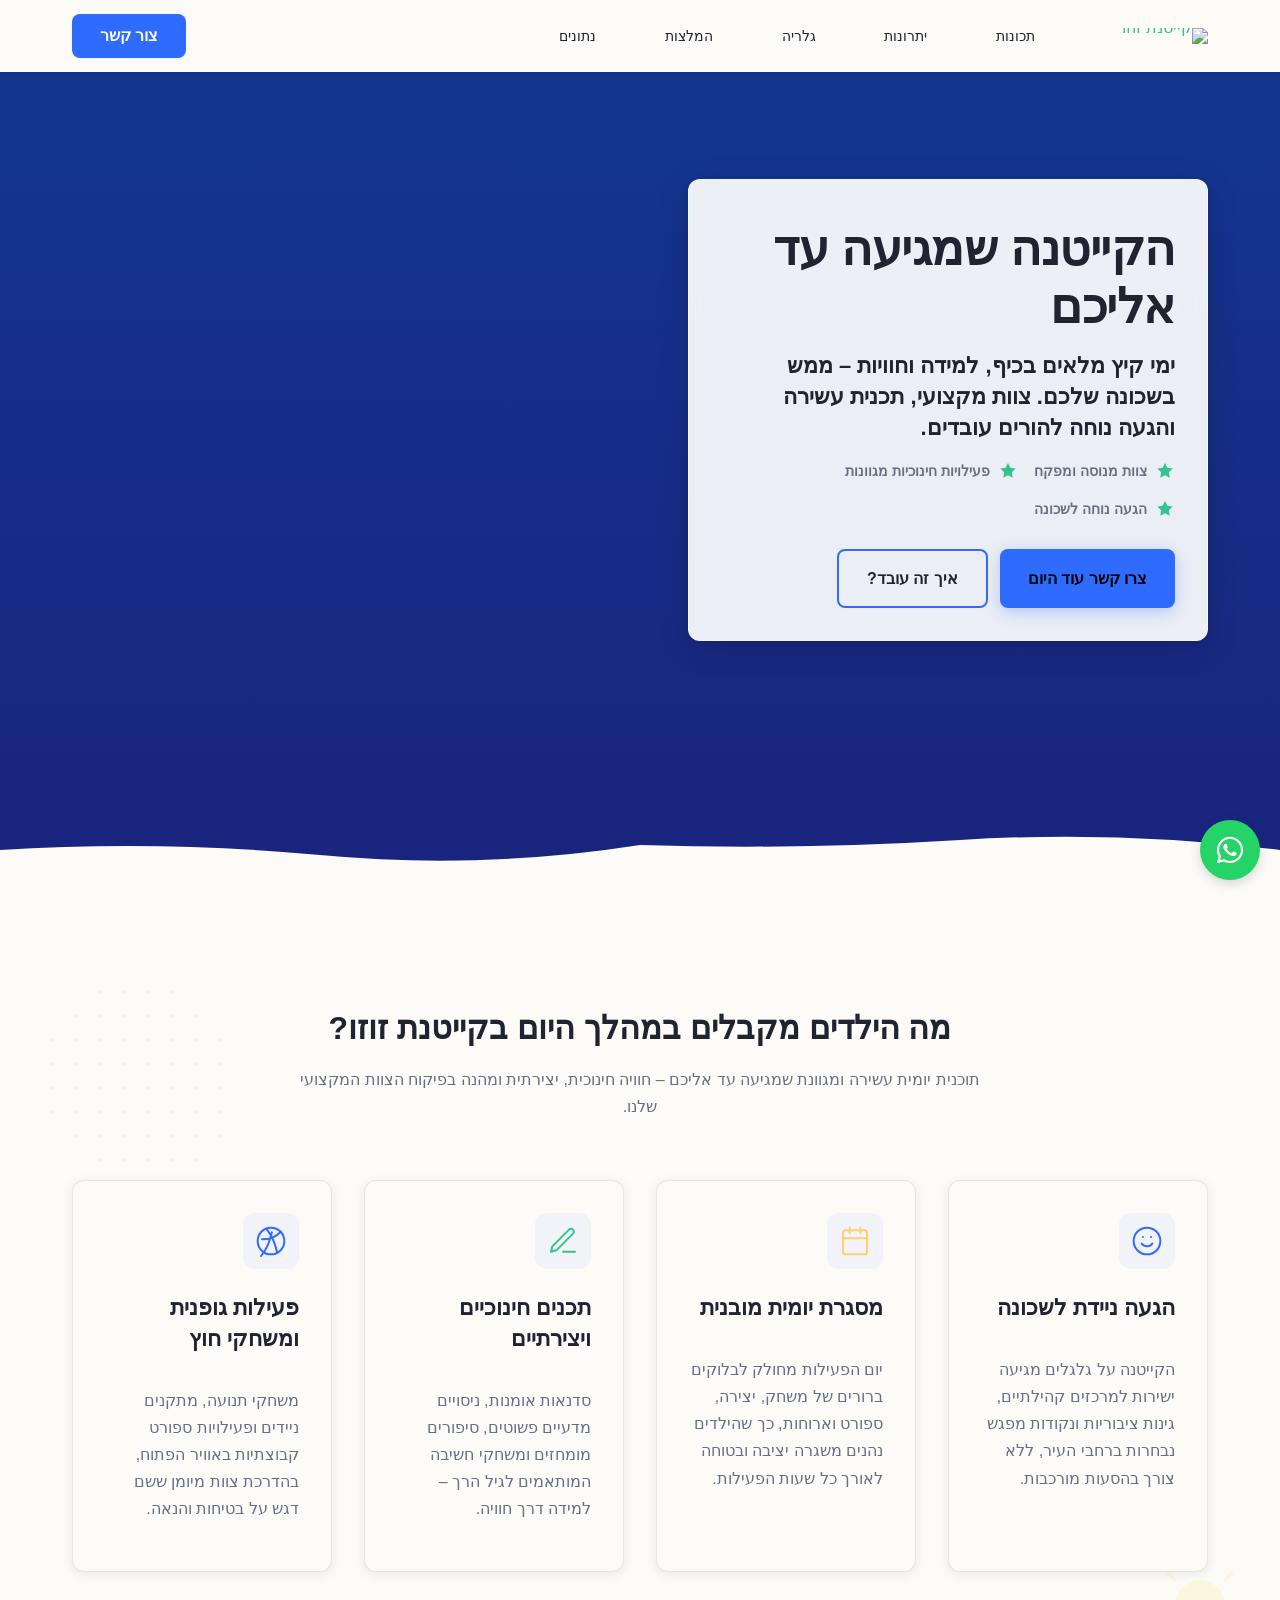
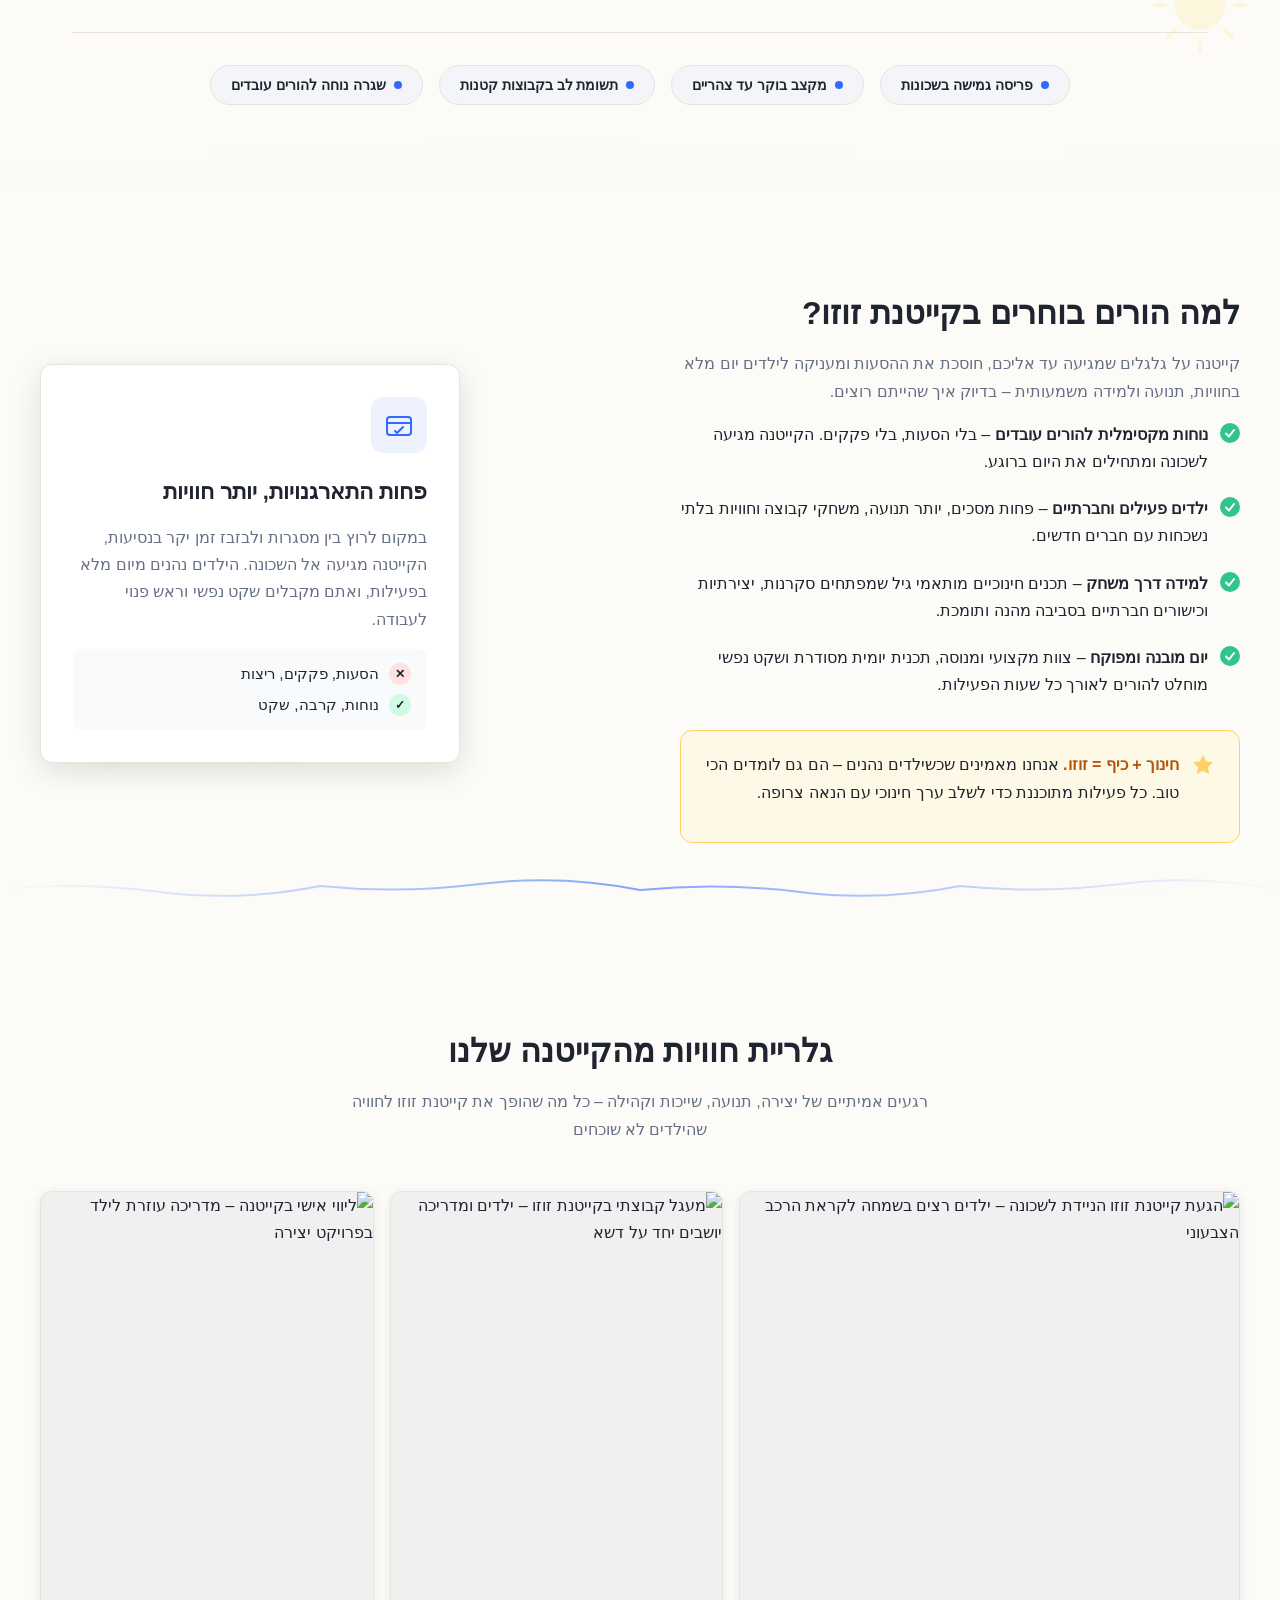
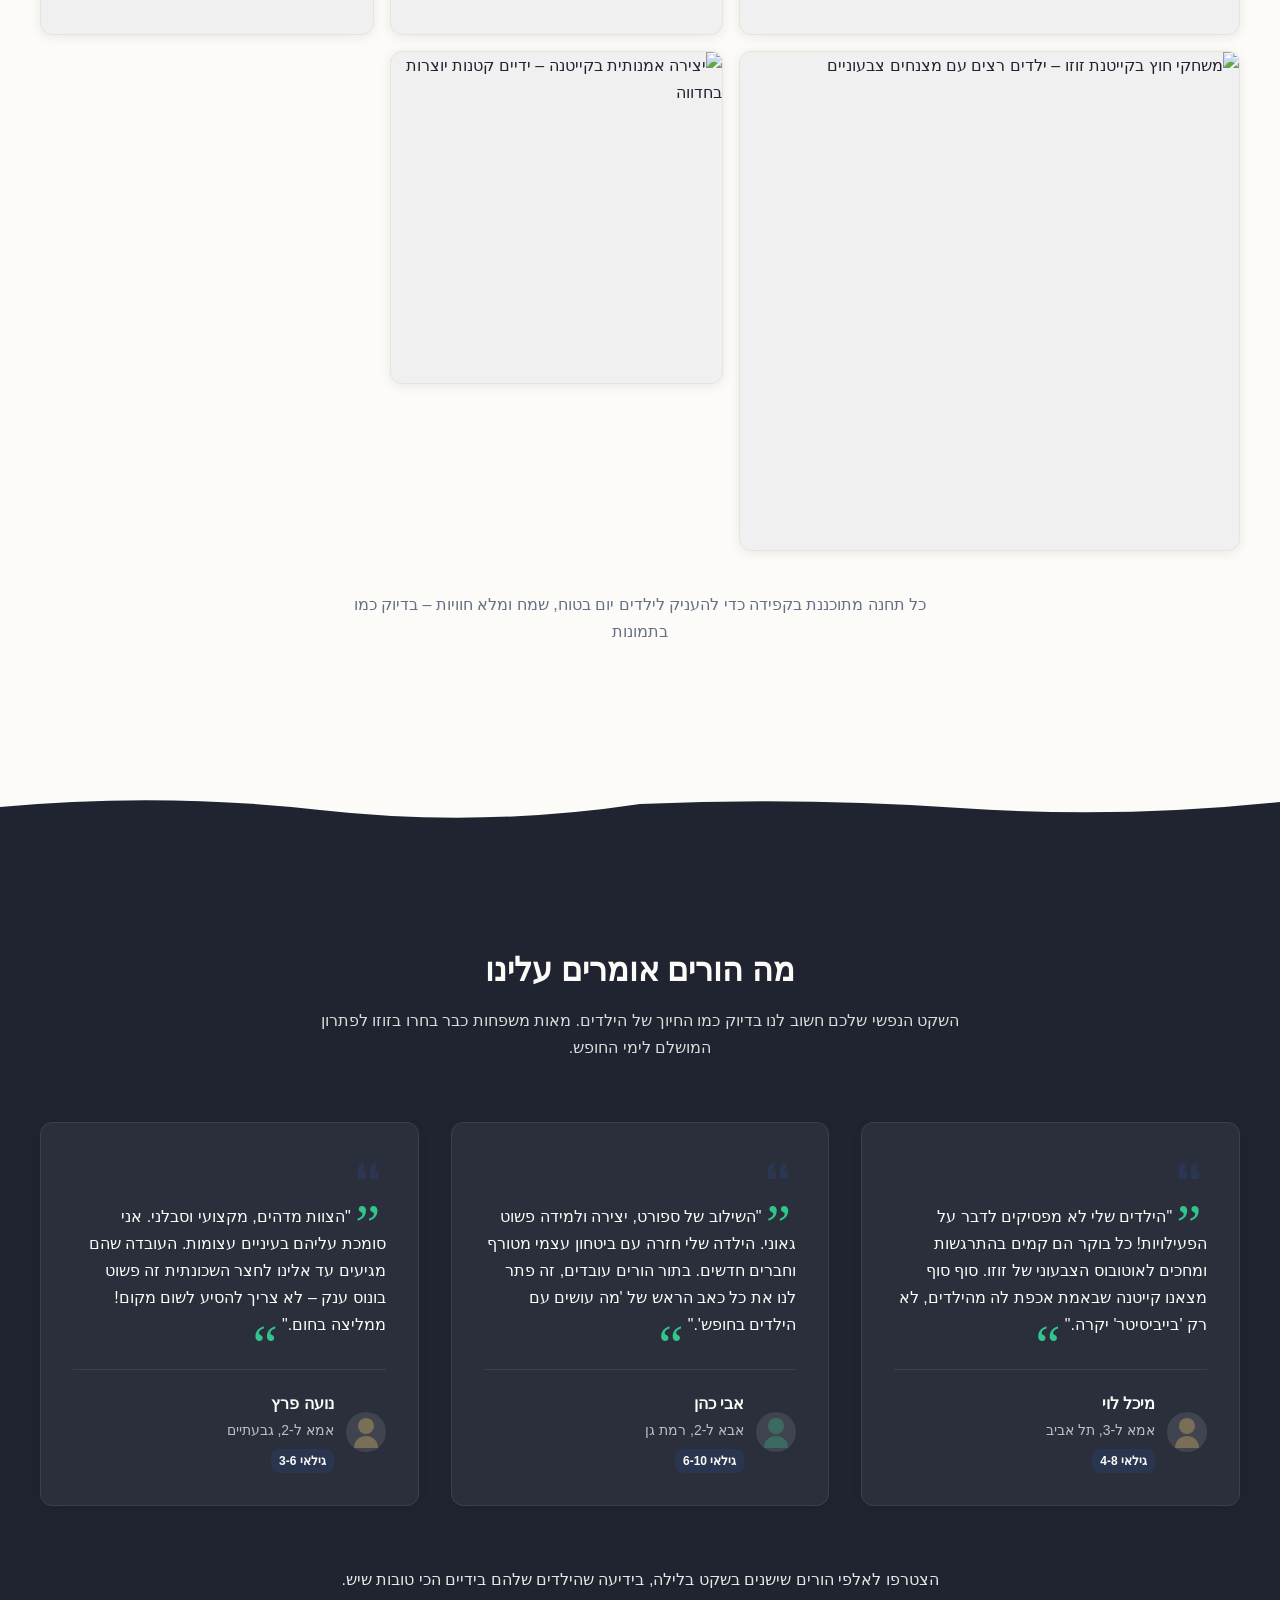
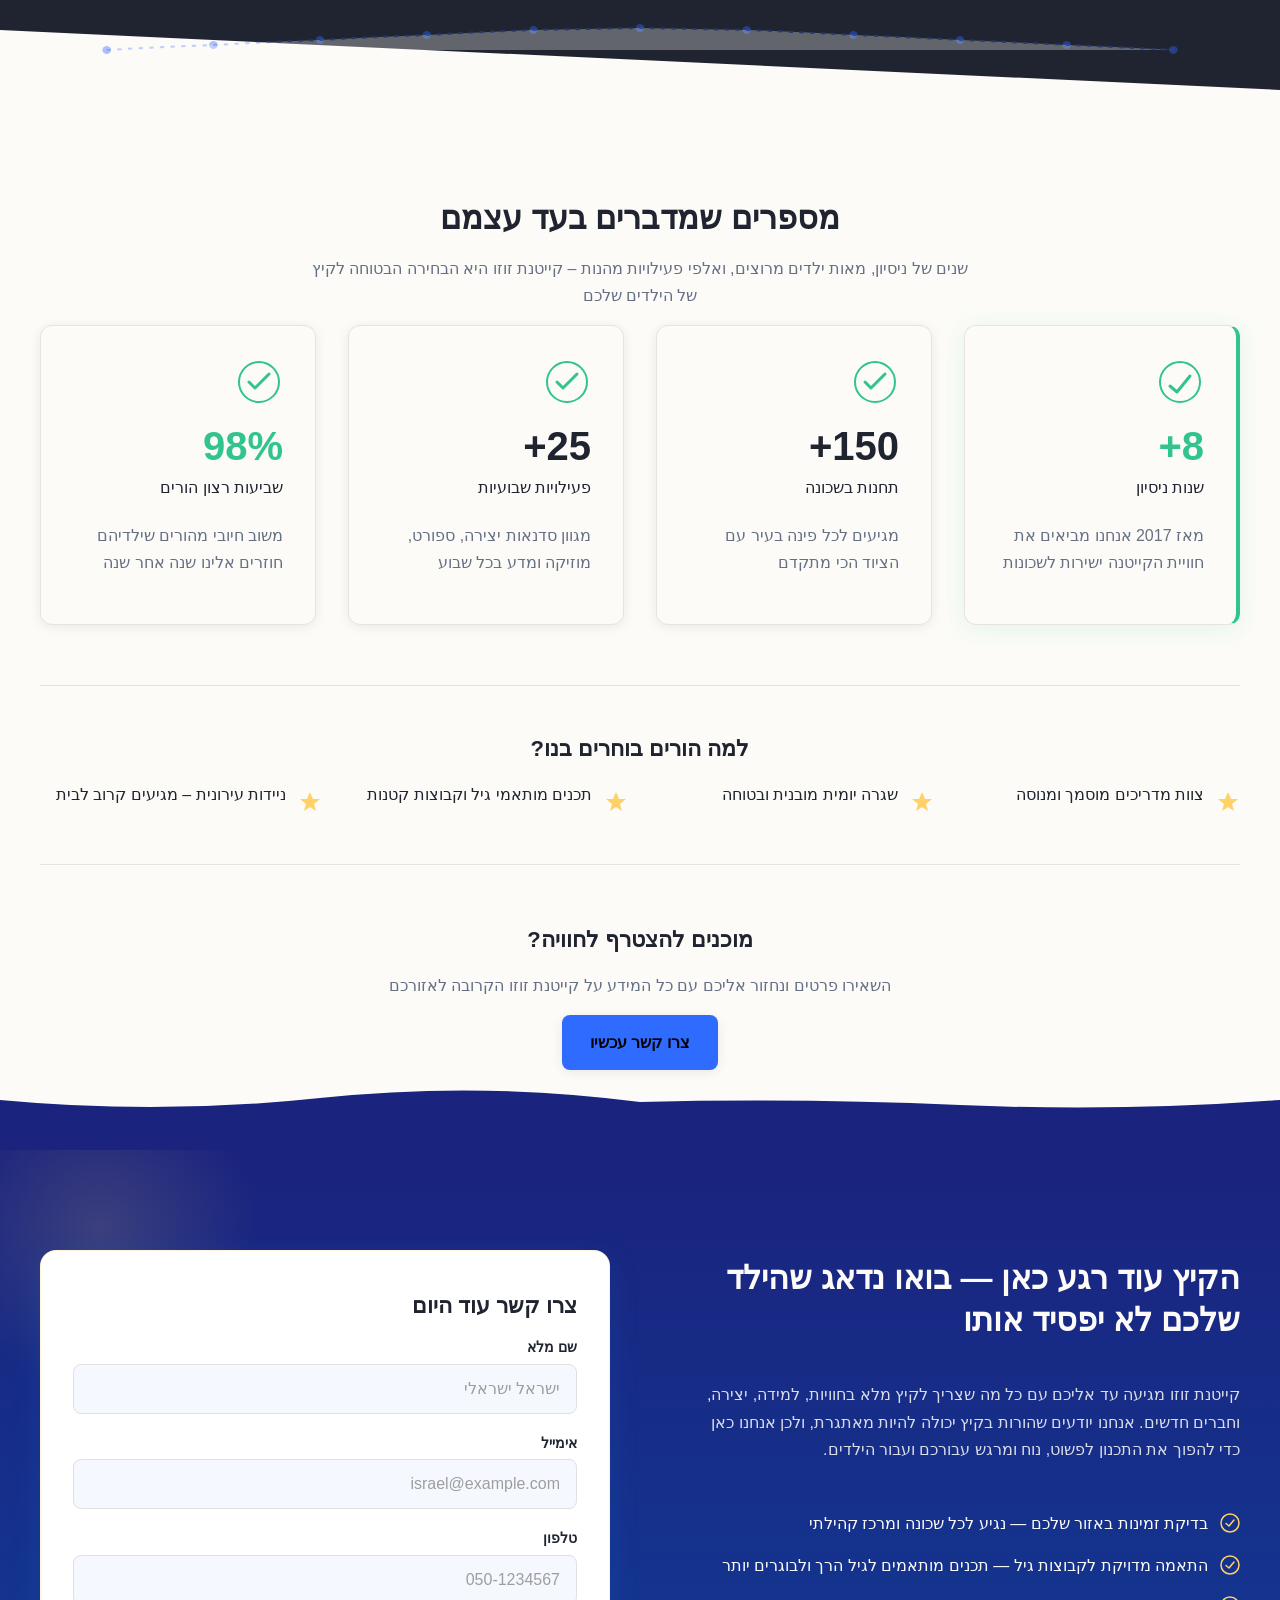
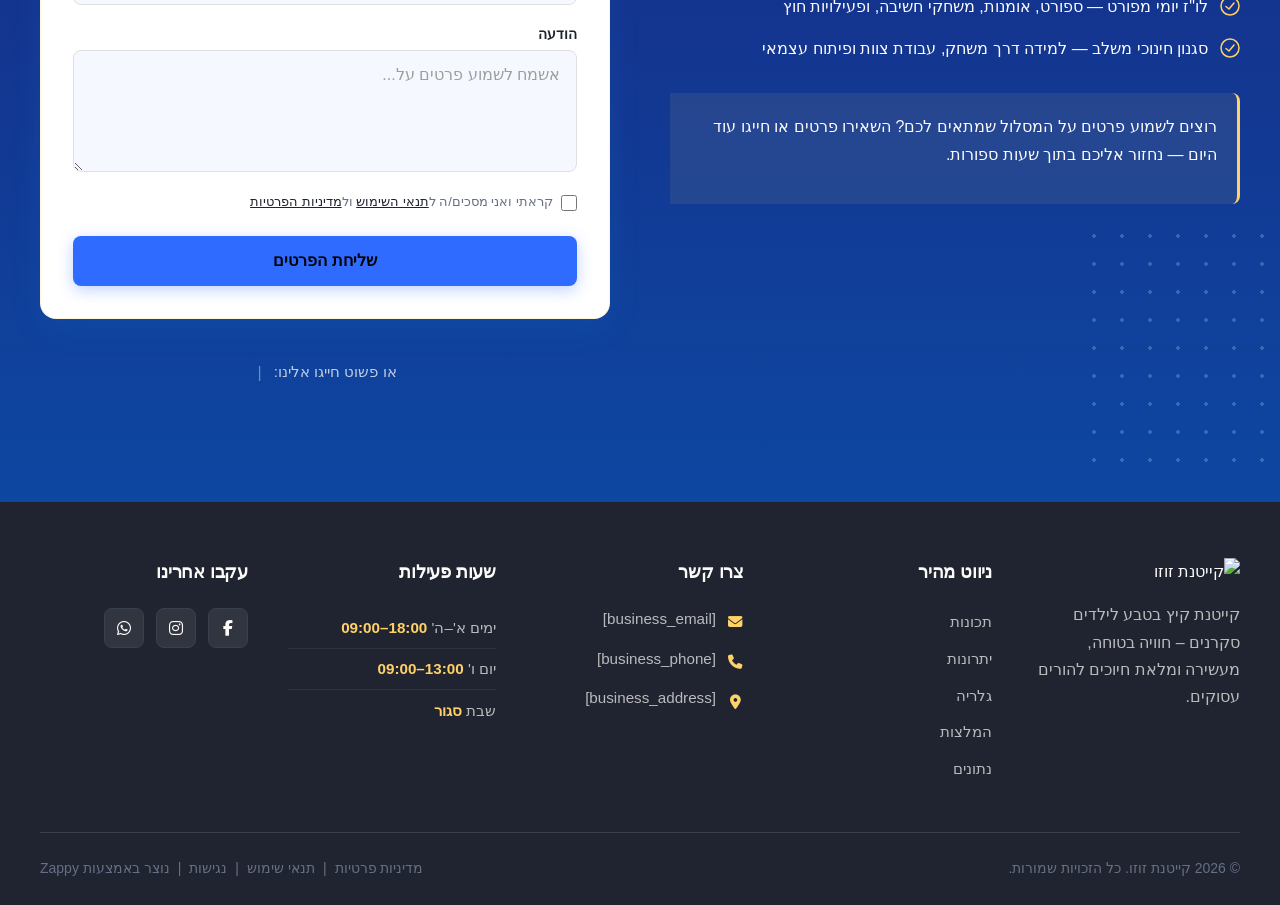
==== index.html @ 9cd74713 "Initial website commit" ====
<!DOCTYPE html>
<html lang="he" dir="rtl">
<head>
    <meta charset="UTF-8">
    <meta name="viewport" content="width=device-width, initial-scale=1.0">
    <meta name="robots" content="index, follow">
    <title>קייטנה על גלגלים שמגיעה עד אליכם — קייטנת זוזו</title>
    <meta name="description" content="מחפשים קייטנת קיץ לילדים שלא דורשת נסיעות? קייטנת זוזו מביאה את כל הכיף, היצירה והחוויות החינוכיות ישירות לחצר שלכם בתל אביב. תנו לילדים קיץ בלתי נשכח עם פעילויות ניידות, צוות מקצועי ותוכנית יומית עשירה. הצטרפו עכשיו למהפכת הקייטנות על גלגלים!">
    <meta name="keywords" content="קייטנת קיץ לילדים, קייטנת יום לילדים בתל אביב, קייטנה על גלגלים, קייטנת זוזו, קייטנה חינוכית לגיל הרך">
    
    <!-- Favicons -->
    <link rel="icon" type="image/x-icon" href="/assets/favicon.ico">
    <link rel="icon" type="image/png" sizes="16x16" href="/assets/favicon-16x16.png">
    <link rel="icon" type="image/png" sizes="32x32" href="/assets/favicon-32x32.png">
    <link rel="icon" type="image/png" sizes="48x48" href="/assets/favicon-48x48.png">
    <link rel="icon" type="image/png" sizes="192x192" href="/assets/favicon-192x192.png">
    <link rel="icon" type="image/png" sizes="512x512" href="/assets/favicon-512x512.png">
    <link rel="apple-touch-icon" href="/assets/apple-touch-icon.png">
    <!-- Zappy Analytics -->
<script>
(function() {
  'use strict';
  
  // Configuration
  var config = {
    websiteId: 'b5d4396d-6c2a-47a7-aef3-fec743d446cd',
    apiUrl: 'https://api.zappy5.com/api/analytics/track',
    sessionDuration: 30 * 60 * 1000, // 30 minutes
    visitorDuration: 30 * 24 * 60 * 60 * 1000, // 30 days
    trackPageViews: true,
    trackClicks: true,
    trackFormSubmissions: true
  };
  
  // Generate or retrieve persistent visitor ID (30 days)
  function getVisitorId() {
    var visitorKey = 'zappy_visitor_' + config.websiteId;
    var visitor = null;
    
    try {
      visitor = localStorage.getItem(visitorKey);
      if (visitor) {
        var visitorData = JSON.parse(visitor);
        var now = Date.now();
        
        // Check if visitor ID is still valid (30 days)
        if (now - visitorData.created < config.visitorDuration) {
          // Update last seen timestamp
          visitorData.lastSeen = now;
          localStorage.setItem(visitorKey, JSON.stringify(visitorData));
          return visitorData.id;
        }
      }
    } catch (e) {
      console.warn('Zappy Analytics: LocalStorage not available');
    }
    
    // Generate new visitor ID
    var newVisitorId = 'zv_' + Date.now() + '_' + Math.random().toString(36).substr(2, 9);
    
    try {
      localStorage.setItem(visitorKey, JSON.stringify({
        id: newVisitorId,
        created: Date.now(),
        lastSeen: Date.now()
      }));
    } catch (e) {
      // Continue without local storage
    }
    
    return newVisitorId;
  }
  
  // Generate or retrieve session ID (30 minutes)
  function getSessionId() {
    var sessionKey = 'zappy_session_' + config.websiteId;
    var session = null;
    
    try {
      session = sessionStorage.getItem(sessionKey);
      if (session) {
        var sessionData = JSON.parse(session);
        var now = Date.now();
        
        // Check if session is still valid
        if (now - sessionData.timestamp < config.sessionDuration) {
          // Update timestamp
          sessionData.timestamp = now;
          sessionStorage.setItem(sessionKey, JSON.stringify(sessionData));
          return sessionData.id;
        }
      }
    } catch (e) {
      console.warn('Zappy Analytics: SessionStorage not available');
    }
    
    // Generate new session ID
    var newSessionId = 'zs_' + Date.now() + '_' + Math.random().toString(36).substr(2, 9);
    
    try {
      sessionStorage.setItem(sessionKey, JSON.stringify({
        id: newSessionId,
        timestamp: Date.now()
      }));
    } catch (e) {
      // Continue without session storage
    }
    
    return newSessionId;
  }
  
  var visitorId = getVisitorId();
  var sessionId = getSessionId();
  
  // Track an event
  function trackEvent(eventType, data) {
    data = data || {};
    
    var eventData = {
      website_id: config.websiteId,
      event_type: eventType,
      page_path: window.location.pathname,
      referrer: document.referrer || 'direct',
      visitor_id: visitorId,
      session_id: sessionId,
      metadata: data
    };
    
    // Use sendBeacon if available (better for page unload events)
    if (navigator.sendBeacon) {
      var blob = new Blob([JSON.stringify(eventData)], { type: 'application/json' });
      navigator.sendBeacon(config.apiUrl, blob);
    } else {
      // Fallback to fetch
      fetch(config.apiUrl, {
        method: 'POST',
        headers: {
          'Content-Type': 'application/json'
        },
        body: JSON.stringify(eventData),
        keepalive: true
      }).catch(function(error) {
        console.warn('Zappy Analytics: Failed to track event', error);
      });
    }
  }
  
  // Track page view
  if (config.trackPageViews) {
    trackEvent('pageview', {
      title: document.title,
      url: window.location.href
    });
  }
  
  // Track clicks on important elements
  if (config.trackClicks) {
    document.addEventListener('click', function(e) {
      var target = e.target;
      
      // Track button clicks (counted as actions)
      if (target.tagName === 'BUTTON' || target.closest('button')) {
        var button = target.tagName === 'BUTTON' ? target : target.closest('button');
        var clickMeta = {
          element: 'button',
          text: button.textContent.trim().substring(0, 100),
          id: button.id || null,
          class: button.className || null
        };
        
        trackEvent('click', clickMeta);
      }
      
      // Track link clicks (navigation - not counted as actions)
      else if (target.tagName === 'A' || target.closest('a')) {
        var link = target.tagName === 'A' ? target : target.closest('a');
        var navMeta = {
          element: 'link',
          text: link.textContent.trim().substring(0, 100),
          href: link.href,
          external: link.hostname !== window.location.hostname
        };
        
        trackEvent('navigation', navMeta);
      }
    }, true);
  }
  
  
  // Track form submissions
  if (config.trackFormSubmissions) {
    document.addEventListener('submit', function(e) {
      var form = e.target;
      
      trackEvent('form_submit', {
        form_id: form.id || null,
        form_name: form.name || null,
        form_action: form.action || null,
        form_method: form.method || 'GET'
      });
    }, true);
  }
  
  // Track time on page (send on page unload)
  var pageLoadTime = Date.now();
  
  window.addEventListener('beforeunload', function() {
    var timeOnPage = Math.floor((Date.now() - pageLoadTime) / 1000); // in seconds
    
    trackEvent('page_unload', {
      time_on_page: timeOnPage,
      page_path: window.location.pathname
    });
  });
  
  // Expose tracking function globally for custom events
  window.zappyAnalytics = {
    track: trackEvent,
    getVisitorId: function() { return visitorId; },
    getSessionId: function() { return sessionId; }
  };
  
})();
</script>
<!-- End Zappy Analytics -->
    <meta property="og:title" content="קייטנה על גלגלים שמגיעה עד אליכם — קייטנת זוזו">
    <meta property="og:description" content="מחפשים קייטנת קיץ לילדים שלא דורשת נסיעות? קייטנת זוזו מביאה את כל הכיף, היצירה והחוויות החינוכיות ישירות לחצר שלכם בתל אביב. תנו לילדים קיץ בלתי נשכח עם פעילויות ניידות, צוות מקצועי ותוכנית יומית עשירה. הצטרפו עכשיו למהפכת הקייטנות על גלגלים!">
    <meta name="twitter:card" content="summary_large_image">
    <meta name="twitter:title" content="קייטנה על גלגלים שמגיעה עד אליכם — קייטנת זוזו">
    <meta name="twitter:description" content="מחפשים קייטנת קיץ לילדים שלא דורשת נסיעות? קייטנת זוזו מביאה את כל הכיף, היצירה והחוויות החינוכיות ישירות לחצר שלכם בתל אביב. תנו לילדים קיץ בלתי נשכח עם פעילויות ניידות, צוות מקצועי ותוכנית יומית עשירה. הצטרפו עכשיו למהפכת הקייטנות על גלגלים!">
    <meta property="og:type" content="website">
  <meta property="og:locale" content="he_IL">
  
  
  
  
  
  <link rel="stylesheet" href="https://cdnjs.cloudflare.com/ajax/libs/font-awesome/6.4.0/css/all.min.css">
  <style>
    .skip-link { position: absolute; top: 0; left: 0; transform: translateY(-200%); padding: 12px 18px; background: var(--bg-dark, #1a1a1a); color: var(--text-light, #fff); font-weight: 600; border-radius: 0 0 8px 0; z-index: 10000; }
    .skip-link:focus { transform: none; outline: 2px solid var(--ring, #fff); outline-offset: 2px; }
    :focus-visible { outline: 2px solid var(--ring, currentColor); outline-offset: 3px; }
  </style>


  
    <!-- Favicons -->
    <link rel="icon" type="image/x-icon" href="/assets/favicon.ico">
    <link rel="icon" type="image/png" sizes="16x16" href="/assets/favicon-16x16.png">
    <link rel="icon" type="image/png" sizes="32x32" href="/assets/favicon-32x32.png">
    <link rel="icon" type="image/png" sizes="48x48" href="/assets/favicon-48x48.png">
    <link rel="icon" type="image/png" sizes="192x192" href="/assets/favicon-192x192.png">
    <link rel="icon" type="image/png" sizes="512x512" href="/assets/favicon-512x512.png">
    <link rel="apple-touch-icon" href="/assets/apple-touch-icon.png">
    <!-- Cookie Consent -->
    <link rel="stylesheet" href="https://cdn.jsdelivr.net/npm/vanilla-cookieconsent@3/dist/cookieconsent.css">
    <script src="https://cdn.jsdelivr.net/npm/vanilla-cookieconsent@3/dist/cookieconsent.umd.js"></script>
    <!-- Mickidum Accessibility Toolbar -->
    <script src="https://cdn.jsdelivr.net/gh/mickidum/acc_toolbar/acctoolbar/acctoolbar.min.js"></script>
    <link rel="stylesheet" href="/styles.css">
    <script>window.ZAPPY_WEBSITE_ID = "b5d4396d-6c2a-47a7-aef3-fec743d446cd"; window.ZAPPY_API_BASE = "https://api.zappy5.com";</script>

    <style id="zappy-dropdown-submenu-styles">
      /* ========== DESKTOP DROPDOWN SUBMENU STYLES ========== */
      /* Base styles for dropdown submenus - parent must be positioned */
      .nav-menu li:has(.sub-menu), nav li:has(.sub-menu), .navbar li:has(.sub-menu), #navMenu li:has(.sub-menu) { position: relative; }
      /* Submenu base - hidden by default */
      .nav-menu .sub-menu, nav .sub-menu, .navbar .sub-menu, #navMenu .sub-menu { display: block !important; position: absolute !important; top: 100%; left: 0; min-width: 220px; background: white; border-radius: 8px; box-shadow: 0 8px 25px rgba(0,0,0,0.15); padding: 8px 0; opacity: 0; visibility: hidden; transform: translateY(10px); transition: all 0.3s ease; z-index: 1000; list-style: none; pointer-events: none; }
      /* CRITICAL: Desktop hover styles to show dropdown */
      .nav-menu li:hover > .sub-menu, nav li:hover > .sub-menu, .navbar li:hover > .sub-menu, #navMenu li:hover > .sub-menu { opacity: 1 !important; visibility: visible !important; transform: translateY(0) !important; pointer-events: auto !important; }
      /* Submenu item styling */
      .sub-menu li { list-style: none; margin: 0; padding: 0; }
      .sub-menu a { display: block !important; padding: 10px 16px !important; color: var(--text-dark, #333) !important; font-weight: 500; text-decoration: none; white-space: nowrap; transition: background-color 0.2s; }
      .sub-menu .zappy-nav-child > a { padding-left: 28px !important; font-size: 0.9em !important; opacity: 0.85 !important; }
      [dir="rtl"] .sub-menu .zappy-nav-child > a, html[lang="he"] .sub-menu .zappy-nav-child > a, html[lang="ar"] .sub-menu .zappy-nav-child > a { padding-left: 10px !important; padding-right: 28px !important; }
      .sub-menu .zappy-nav-parent > a { font-weight: 600 !important; }
      .sub-menu a:hover { background-color: #f5f5f5; }
      /* RTL (Hebrew/Arabic) dropdown positioning */
      [dir="rtl"] .nav-menu .sub-menu, [dir="rtl"] nav .sub-menu, [dir="rtl"] .navbar .sub-menu, html[lang="he"] .nav-menu .sub-menu, html[lang="he"] nav .sub-menu, html[lang="he"] .navbar .sub-menu, html[lang="ar"] .nav-menu .sub-menu, html[lang="ar"] nav .sub-menu, html[lang="ar"] .navbar .sub-menu { left: auto !important; right: 0 !important; }
      /* Hide empty dropdown menus (exclude catalog sub-menus that use <a> children instead of <li>) */
      .sub-menu:empty, .sub-menu:not(:has(li:not(.zappy-hidden-menu-item))):not(:has(> a)), .sub-menu:not(:has(li)):not(:has(> a)) { display: none !important; opacity: 0 !important; visibility: hidden !important; pointer-events: none !important; }
      /* Desktop: show submenu on Menu Group hover */
      li:has(.menu-group-title):hover > .sub-menu { opacity: 1 !important; visibility: visible !important; transform: translateY(0) !important; pointer-events: auto !important; }
      /* Menu Group title styling */
      .nav-menu > li > .menu-group-title, #navMenu > li > .menu-group-title { display: inline-block; padding: 0.5rem 1rem; cursor: default; user-select: none; }
      
      /* ========== MOBILE SUBMENU STYLES ========== */
      @media (max-width: 768px) {
        .nav-menu .sub-menu, nav .sub-menu, .navbar .sub-menu, #navMenu .sub-menu { position: static !important; transform: none !important; box-shadow: none !important; background: transparent !important; max-height: 0; overflow: hidden; opacity: 0; visibility: hidden; transition: max-height 0.3s ease, opacity 0.3s ease; padding: 0 !important; border-radius: 0 !important; }
        .navbar .sub-menu.mobile-expanded, .nav-menu .sub-menu.mobile-expanded, #navMenu .sub-menu.mobile-expanded { max-height: none !important; overflow-y: visible !important; opacity: 1 !important; visibility: visible !important; padding: 8px 0 8px 16px !important; }
        [dir="rtl"] .sub-menu.mobile-expanded, html[lang="he"] .sub-menu.mobile-expanded { padding: 8px 16px 8px 0 !important; }
        /* Disable hover behavior on mobile */
        .nav-menu li:hover > .sub-menu, nav li:hover > .sub-menu, .navbar li:hover > .sub-menu, #navMenu li:hover > .sub-menu { opacity: 0; visibility: hidden; pointer-events: none; }
        .nav-menu li > .sub-menu.mobile-expanded, nav li > .sub-menu.mobile-expanded, .navbar li > .sub-menu.mobile-expanded, #navMenu li > .sub-menu.mobile-expanded { opacity: 1 !important; visibility: visible !important; pointer-events: auto !important; }
        .nav-menu li:has(.sub-menu), nav li:has(.sub-menu), .navbar li:has(.sub-menu), #navMenu li:has(.sub-menu) { display: flex !important; flex-wrap: wrap !important; align-items: center !important; position: relative !important; min-height: 44px !important; }
        .nav-menu li:has(.sub-menu) > a, nav li:has(.sub-menu) > a, .navbar li:has(.sub-menu) > a, #navMenu li:has(.sub-menu) > a { flex: 1 !important; min-width: 0 !important; }
        .nav-menu li:has(.sub-menu) > .menu-group-title, nav li:has(.sub-menu) > .menu-group-title, .navbar li:has(.sub-menu) > .menu-group-title, #navMenu li:has(.sub-menu) > .menu-group-title { flex: 1 !important; min-width: 0 !important; padding: 0 !important; line-height: inherit !important; }
        .nav-menu li:has(.sub-menu) > .sub-menu, nav li:has(.sub-menu) > .sub-menu, .navbar li:has(.sub-menu) > .sub-menu, #navMenu li:has(.sub-menu) > .sub-menu { flex-basis: 100% !important; width: 100% !important; }
        .nav-menu li:has(.sub-menu) > a [class*="chevron"], .nav-menu li:has(.sub-menu) > a [class*="arrow"], .nav-menu li:has(.sub-menu) > a .fa-chevron-down, .nav-menu li:has(.sub-menu) > a .fa-angle-down, nav li:has(.sub-menu) > a [class*="chevron"], nav li:has(.sub-menu) > a [class*="arrow"], #navMenu li:has(.sub-menu) > a [class*="chevron"], #navMenu li:has(.sub-menu) > a [class*="arrow"] { display: none !important; visibility: hidden !important; }
        .mobile-submenu-toggle { display: flex !important; align-items: center !important; justify-content: center !important; width: 44px !important; height: auto !important; background: transparent !important; border: none !important; cursor: pointer !important; color: var(--text-dark) !important; position: static !important; flex-shrink: 0 !important; align-self: stretch !important; z-index: 2 !important; padding: 0 !important; margin: 0 !important; }
        .mobile-submenu-toggle::after { content: '' !important; width: 0 !important; height: 0 !important; border-left: 6px solid transparent !important; border-right: 6px solid transparent !important; border-top: 7px solid currentColor !important; transition: transform 0.3s ease !important; }
        .mobile-submenu-toggle.expanded::after { transform: rotate(180deg) !important; }
        .sub-menu a { padding: 10px 0 !important; display: block !important; color: var(--text-dark) !important; white-space: normal !important; }
        .sub-menu .zappy-nav-child > a { padding-left: 28px !important; font-size: 0.9em !important; opacity: 0.85 !important; }
        [dir="rtl"] .sub-menu .zappy-nav-child > a, html[lang="he"] .sub-menu .zappy-nav-child > a, html[lang="ar"] .sub-menu .zappy-nav-child > a { padding-left: 0 !important; padding-right: 28px !important; }
        .sub-menu .zappy-nav-parent > a { font-weight: 600 !important; }
        .nav-menu.active, #navMenu.active { max-width: 100vw !important; overflow-x: hidden !important; box-sizing: border-box !important; }
        .navbar .sub-menu li a, nav.navbar .sub-menu li a, .zappy-products-dropdown .sub-menu a { color: var(--text-dark) !important; }
      }
      @media (min-width: 769px) { .mobile-submenu-toggle { display: none !important; } }
    </style>

    <style id="zappy-widget-visibility">
      html[dir="rtl"] .whatsapp-float { right: 20px !important; left: auto !important; }
      html[dir="ltr"] .whatsapp-float, html:not([dir]) .whatsapp-float { left: 20px !important; right: auto !important; }
      html[dir="rtl"] #mic-access-tool-general-button, html[dir="rtl"] .mic-access-tool-general-button,
      html[dir="rtl"] #mic-init-access-tool .mic-access-tool-general-button,
      html[dir="rtl"] #mic-init-access-tool #mic-access-tool-general-button,
      html[dir="rtl"] ._access-icon { left: 20px !important; right: auto !important; }
      html[dir="ltr"] #mic-access-tool-general-button, html[dir="ltr"] .mic-access-tool-general-button,
      html[dir="ltr"] #mic-init-access-tool .mic-access-tool-general-button,
      html[dir="ltr"] #mic-init-access-tool #mic-access-tool-general-button,
      html[dir="ltr"] ._access-icon,
      html:not([dir]) #mic-access-tool-general-button, html:not([dir]) .mic-access-tool-general-button,
      html:not([dir]) #mic-init-access-tool .mic-access-tool-general-button,
      html:not([dir]) #mic-init-access-tool #mic-access-tool-general-button,
      html:not([dir]) ._access-icon { right: 20px !important; left: auto !important; }
      @media (max-width: 768px) { .whatsapp-float { display: flex !important; } }
      @media (min-width: 769px) { .whatsapp-float { display: flex !important; } }
      @media (max-width: 768px) {
        #mic-access-tool-general-button, .mic-access-tool-general-button,
        #mic-init-access-tool .mic-access-tool-general-button, #mic-init-access-tool #mic-access-tool-general-button,
        ._access-icon { display: flex !important; visibility: visible !important; opacity: 1 !important; pointer-events: auto !important; }
        #mic-access-tool-box.opened-mic-access-tool, .mic-access-tool-box.opened-mic-access-tool,
        #mic-init-access-tool #mic-access-tool-box.opened-mic-access-tool {
          visibility: visible !important; opacity: 1 !important; pointer-events: auto !important;
        }
      }
      @media (min-width: 769px) {
        #mic-access-tool-general-button, .mic-access-tool-general-button,
        #mic-init-access-tool .mic-access-tool-general-button, #mic-init-access-tool #mic-access-tool-general-button,
        ._access-icon { display: flex !important; visibility: visible !important; opacity: 1 !important; pointer-events: auto !important; }
        #mic-access-tool-box.opened-mic-access-tool, .mic-access-tool-box.opened-mic-access-tool,
        #mic-init-access-tool #mic-access-tool-box.opened-mic-access-tool {
          visibility: visible !important; opacity: 1 !important; pointer-events: auto !important;
        }
      }
    </style>
</head>
<body>
<a class="skip-link" href="#main">דלג לתוכן הראשי</a>
  <nav class="navbar" dir="rtl">
  <button class="mobile-toggle" id="mobileToggle" aria-label="Menu">
    <svg class="hamburger-icon" width="24" height="24" viewBox="0 0 24 24" fill="none">
      <path d="M3 12h18M3 6h18M3 18h18" stroke="currentColor" stroke-width="2" stroke-linecap="round"></path>
    </svg>
    <svg class="close-icon" width="24" height="24" viewBox="0 0 24 24" fill="none" style="display: none;">
      <path d="M18 6L6 18M6 6l12 12" stroke="currentColor" stroke-width="2" stroke-linecap="round"></path>
    </svg>
  </button>
  
  <button class="phone-header-btn" data-phone="[business_phone]" aria-label="Call">
    <svg width="20" height="20" viewBox="0 0 24 24" fill="currentColor">
      <path d="M22 16.92v3a2 2 0 0 1-2.18 2 19.79 19.79 0 0 1-8.63-3.07 19.5 19.5 0 0 1-6-6 19.79 19.79 0 0 1-3.07-8.67A2 2 0 0 1 4.11 2h3a2 2 0 0 1 2 1.72 12.84 12.84 0 0 0 .7 2.81 2 2 0 0 1-.45 2.11L8.09 9.91a16 16 0 0 0 6 6l1.27-1.27a2 2 0 0 1 2.11-.45 12.84 12.84 0 0 0 2.81.7A2 2 0 0 1 22 16.92z"></path>
    </svg>
  </button>

  <div class="nav-container">
    <div class="nav-right-group"><div class="nav-brand">
      <a href="/" class="logo-link"><img class="logo" src="/assets/site---------image-1.webp" alt="קייטנת זוזו"></a>
    </div><ul class="nav-menu" id="navMenu"><li><a href="#features">תכונות</a></li><li><a href="#benefits">יתרונות</a></li><li><a href="#gallery">גלריה</a></li><li><a href="#testimonials">המלצות</a></li><li><a href="#stats">נתונים</a></li></ul></div>
    
    
    
    <div class="nav-cta-container">
      <a href="#contact" class="nav-cta-btn">צור קשר</a>
    </div>
  </div>
</nav>
<script>

// Navbar Mobile Menu Toggle and Contrast Fix
(function() {
  // Use 'load' event instead of 'DOMContentLoaded' to ensure we run AFTER all other scripts
  window.addEventListener('load', function() {
    
    // FIX MOBILE BUTTON CONTRAST
    // Detect navbar background color and apply contrasting color to mobile buttons
    const navbar = document.querySelector('.navbar, nav, header');
    if (!navbar) {
      console.log('[Navbar] Navbar element not found');
      return;
    }
    
    // DECLARE VARIABLES EARLY to avoid Temporal Dead Zone errors
    // These are used in multiple places below
    let mobileToggle = document.getElementById('mobileToggle') ||
                       document.querySelector('.mobile-toggle') ||
                       document.querySelector('.hamburger') ||
                       document.querySelector('.hamburger-menu') ||
                       document.querySelector('.menu-toggle') ||
                       document.querySelector('.burger-menu') ||
                       document.querySelector('[aria-label="Menu"]') ||
                       document.querySelector('[aria-label="תפריט"]');
    
    const phoneBtn = document.querySelector('.phone-header-btn');
    
    const computedStyle = window.getComputedStyle(navbar);
    let bgColor = computedStyle.backgroundColor;
    
    console.log('[Navbar] Initial navbar background:', bgColor);
    
    // Check if background is transparent or rgba with 0 alpha
    const isTransparent = bgColor === 'transparent' || 
                         bgColor === 'rgba(0, 0, 0, 0)' ||
                         (bgColor.startsWith('rgba') && bgColor.includes(', 0)'));
    
    if (isTransparent) {
      // Check for background-image or gradient
      const bgImage = computedStyle.backgroundImage;
      if (bgImage && bgImage !== 'none') {
        console.log('[Navbar] Navbar has background image/gradient, using dark text');
        bgColor = 'rgb(240, 240, 240)'; // Assume light background
      } else {
        // Transparent navbar - check body background
        const bodyBg = window.getComputedStyle(document.body).backgroundColor;
        console.log('[Navbar] Navbar transparent, using body background:', bodyBg);
        bgColor = bodyBg;
      }
    }
    
    // Calculate luminance to determine if background is light or dark
    const rgb = bgColor.match(/\d+/g);
    if (rgb && rgb.length >= 3) {
      const r = parseInt(rgb[0]);
      const g = parseInt(rgb[1]);
      const b = parseInt(rgb[2]);
      const luminance = (0.299 * r + 0.587 * g + 0.114 * b) / 255;
      
      // Mobile button colors are set by Claude's AI-generated CSS (same as .nav-menu a)
      // No dynamic color overrides needed - colors come from the generated navbar CSS
      console.log('[Navbar] Mobile button colors preserved from Claude CSS (luminance:', luminance.toFixed(2) + ')');
      
      // FIX ICON SIZES - Ensure SVGs are properly sized and visible
      // INJECT CRITICAL CSS TO OVERRIDE ANY CONFLICTING RULES
      const criticalCSS = document.createElement('style');
      criticalCSS.id = 'zappy-mobile-nav-fix';
      const htmlLang = document.documentElement.lang || 'en';
      const htmlDir = document.documentElement.dir || 'ltr';
      // Check both dir attribute AND lang for RTL detection
      // dir="rtl" is the most reliable indicator
      const isRTL = htmlDir === 'rtl' || htmlLang === 'he' || htmlLang === 'ar';
      
      criticalCSS.textContent = `
        /* Hide mobile buttons on desktop, show only on mobile */
        @media (min-width: 769px) {
          .mobile-toggle,
          .phone-header-btn {
            display: none !important;
          }
        }
        
        /* Show and position mobile buttons correctly on mobile */
        @media (max-width: 768px) {
          .navbar,
          nav.navbar {
            min-height: 70px !important;
          }

          .mobile-toggle,
          .phone-header-btn {
            position: absolute !important;
            top: 0 !important;
            bottom: 0 !important;
            margin-top: auto !important;
            margin-bottom: auto !important;
            transform: none !important;
            z-index: 1001 !important;
            display: flex !important;
            align-items: center !important;
            justify-content: center !important;
            width: 36px !important;
            height: 36px !important;
            border-radius: 50% !important;
            border: none !important;
            cursor: pointer !important;
            padding: 6px !important;
            background: none !important;
            color: var(--nav-text, var(--text-dark)) !important;
            touch-action: manipulation !important;
            -webkit-tap-highlight-color: transparent !important;
          }

          html[data-zappy-site-type="ecommerce"] .phone-header-btn,
          body[data-zappy-site-type="ecommerce"] .phone-header-btn,
          html[data-zappy-site-type="ecommerce"] header .phone-header-btn,
          html[data-zappy-site-type="ecommerce"] nav .phone-header-btn {
            display: none !important;
            visibility: hidden !important;
            width: 0 !important;
            height: 0 !important;
            min-width: 0 !important;
            overflow: hidden !important;
          }
          
          /* LTR positioning (default): hamburger LEFT, phone RIGHT */
          html:not([dir="rtl"]):not([lang="he"]):not([lang="ar"]) .mobile-toggle,
          html[dir="ltr"] .mobile-toggle {
            left: 12px !important;
            right: auto !important;
          }
          html:not([dir="rtl"]):not([lang="he"]):not([lang="ar"]) .phone-header-btn,
          html[dir="ltr"] .phone-header-btn {
            right: 12px !important;
            left: auto !important;
          }
          
          /* RTL positioning: hamburger RIGHT, phone LEFT */
          html[dir="rtl"] .mobile-toggle,
          html[lang="he"] .mobile-toggle,
          html[lang="ar"] .mobile-toggle {
            right: 12px !important;
            left: auto !important;
          }
          html[dir="rtl"] .phone-header-btn,
          html[lang="he"] .phone-header-btn,
          html[lang="ar"] .phone-header-btn {
            left: 12px !important;
            right: auto !important;
          }
          
          /* CRITICAL: Ensure nav-container has min-height on mobile */
          /* All children are positioned absolutely/fixed on mobile, so height:auto collapses to 0 */
          .nav-container {
            min-height: 70px !important;
            position: relative !important;
          }
          
          /* Ensure SVG icons are properly sized and inherit color */
          .mobile-toggle svg,
          .phone-header-btn svg {
            width: 24px !important;
            height: 24px !important;
            /* Don't force display - let JavaScript control hamburger/close toggle */
          }
          
          /* Reset nav-cta-container on mobile - remove desktop box-shadow/padding */
          /* that creates a visible ghost box when CTA button is hidden */
          .nav-cta-container {
            box-shadow: none !important;
            padding: 0 !important;
          }
          
          /* Hide nav-cta-container entirely on mobile when there's no lang-switcher */
          /* (only the CTA button is inside, and it's hidden on mobile) */
          .nav-cta-container:not(:has(.lang-switcher)) {
            display: none !important;
          }
          
          /* CRITICAL: Prevent hero image fade gradient from bleeding over headline text */
          /* The .image-fade-gradient has bottom: -30px (extends below parent) */
          /* On mobile stacked layout, this overlaps the h1 text below the image */
          .hero-image-column {
            overflow: hidden !important;
          }
          .image-fade-gradient {
            bottom: 0 !important;
          }
          
          /* Hide desktop language switcher on mobile - hamburger menu handles it */
          /* High specificity to override stored CSS */
          .lang-switcher,
          .nav-cta-container .lang-switcher,
          .nav-container .lang-switcher,
          .navbar .lang-switcher,
          .navbar .nav-cta-container .lang-switcher {
            display: none !important;
          }
        }
      `;
      
      // Remove existing fix if present and inject new one
      const existing = document.getElementById('zappy-mobile-nav-fix');
      if (existing) existing.remove();
      document.head.appendChild(criticalCSS);
      
      console.log('[Navbar] Critical CSS injected for mobile nav positioning');
      
      // ONLY apply inline positioning styles on mobile viewport
      // On desktop, the CSS handles hiding these buttons with display: none
      // Inline styles were breaking desktop layout by overriding CSS
      const isMobileViewport = window.innerWidth <= 768;
      
      if (mobileToggle) {
        // Icon sizing applies to all viewports for consistency
        const hamburgerIcon = mobileToggle.querySelector('.hamburger-icon');
        const closeIcon = mobileToggle.querySelector('.close-icon');
        
        if (hamburgerIcon) {
          hamburgerIcon.style.setProperty('width', '24px', 'important');
          hamburgerIcon.style.setProperty('height', '24px', 'important');
          hamburgerIcon.style.setProperty('display', 'block', 'important'); // Show hamburger by default
        }
        if (closeIcon) {
          closeIcon.style.setProperty('width', '24px', 'important');
          closeIcon.style.setProperty('height', '24px', 'important');
          closeIcon.style.setProperty('display', 'none', 'important'); // Hide close icon by default
        }
        
        // ONLY set positioning inline styles on mobile
        if (isMobileViewport) {
          mobileToggle.style.setProperty('position', 'absolute', 'important');
          mobileToggle.style.setProperty('top', '0', 'important');
          mobileToggle.style.setProperty('bottom', '0', 'important');
          mobileToggle.style.setProperty('margin-top', 'auto', 'important');
          mobileToggle.style.setProperty('margin-bottom', 'auto', 'important');
          mobileToggle.style.setProperty('transform', 'none', 'important');
          mobileToggle.style.setProperty('z-index', '1001', 'important');
          
          // Clear any inline left/right so CSS can take over based on html[dir]
          mobileToggle.style.removeProperty('left');
          mobileToggle.style.removeProperty('right');
          
          console.log('[Navbar] Mobile toggle positioning applied (mobile viewport)');
        } else {
          // On desktop, clear any positioning styles to let CSS handle it
          mobileToggle.style.removeProperty('position');
          mobileToggle.style.removeProperty('top');
          mobileToggle.style.removeProperty('transform');
          mobileToggle.style.removeProperty('z-index');
          mobileToggle.style.removeProperty('left');
          mobileToggle.style.removeProperty('right');
          console.log('[Navbar] Desktop viewport - cleared mobile toggle inline positioning');
        }
      }
      
      if (phoneBtn) {
        // Icon sizing applies to all viewports
        const phoneIcon = phoneBtn.querySelector('svg');
        if (phoneIcon) {
          phoneIcon.style.width = '24px';
          phoneIcon.style.height = '24px';
          phoneIcon.setAttribute('width', '24');
          phoneIcon.setAttribute('height', '24');
        }
        
        // ONLY set positioning inline styles on mobile
        if (isMobileViewport) {
          phoneBtn.style.setProperty('position', 'absolute', 'important');
          phoneBtn.style.setProperty('top', '0', 'important');
          phoneBtn.style.setProperty('bottom', '0', 'important');
          phoneBtn.style.setProperty('margin-top', 'auto', 'important');
          phoneBtn.style.setProperty('margin-bottom', 'auto', 'important');
          phoneBtn.style.setProperty('transform', 'none', 'important');
          phoneBtn.style.setProperty('z-index', '1001', 'important');
          
          // Clear any inline left/right so CSS can take over based on html[dir]
          phoneBtn.style.removeProperty('left');
          phoneBtn.style.removeProperty('right');
          
          console.log('[Navbar] Phone button positioning applied (mobile viewport)');
        } else {
          // On desktop, clear any positioning styles to let CSS handle it
          phoneBtn.style.removeProperty('position');
          phoneBtn.style.removeProperty('top');
          phoneBtn.style.removeProperty('transform');
          phoneBtn.style.removeProperty('z-index');
          phoneBtn.style.removeProperty('left');
          phoneBtn.style.removeProperty('right');
          console.log('[Navbar] Desktop viewport - cleared phone button inline positioning');
        }
      }
    } else {
      console.log('[Navbar] Could not parse background color:', bgColor);
    }
    
    // MOBILE MENU TOGGLE
    // Re-query in case DOM changed (mobileToggle already declared at top of function)
    mobileToggle = document.getElementById('mobileToggle') ||
                   document.querySelector('.mobile-toggle') ||
                   document.querySelector('.hamburger') ||
                   document.querySelector('.hamburger-menu') ||
                   document.querySelector('.menu-toggle') ||
                   document.querySelector('.burger-menu') ||
                   document.querySelector('[aria-label="Menu"]') ||
                   document.querySelector('[aria-label="תפריט"]');
    
    // EXPANDED SEARCH: Find nav menu by ID or class
    const navMenu = document.getElementById('navMenu') ||
                  document.querySelector('.nav-menu') ||
                  document.querySelector('.nav-links') ||
                  document.querySelector('nav ul:not(.submenu)');
    
    if (!mobileToggle || !navMenu) {
      console.log('[Navbar] Mobile toggle or menu not found:', { toggle: !!mobileToggle, menu: !!navMenu });
      return;
    }
    
    // Ensure navMenu has ID for CSS targeting
    if (!navMenu.id) {
      navMenu.id = 'navMenu';
    }
    
    console.log('[Navbar] Initializing mobile menu...');
    
    // Remove any existing event listeners by cloning the button
    const newToggle = mobileToggle.cloneNode(true);
    mobileToggle.parentNode.replaceChild(newToggle, mobileToggle);
    
    // Toggle menu handler (shared by click and touchend)
    function handleToggle(e) {
      e.preventDefault();
      e.stopPropagation();
      
      const hamburgerIcon = newToggle.querySelector('.hamburger-icon');
      const closeIcon = newToggle.querySelector('.close-icon');
      const isActive = navMenu.classList.contains('active');
      
      if (isActive) {
        // Close menu
        navMenu.classList.remove('active');
        if (hamburgerIcon) hamburgerIcon.style.setProperty('display', 'block', 'important');
        if (closeIcon) closeIcon.style.setProperty('display', 'none', 'important');
        document.body.style.overflow = '';
        console.log('[Navbar] Menu closed');
      } else {
        // Open menu
        navMenu.classList.add('active');
        if (hamburgerIcon) hamburgerIcon.style.setProperty('display', 'none', 'important');
        if (closeIcon) closeIcon.style.setProperty('display', 'block', 'important');
        document.body.style.overflow = 'hidden';
        console.log('[Navbar] Menu opened');
      }
    }
    
    // Use click for desktop/emulation and touchend as iOS Safari fallback.
    // Prevent double-fire with a timestamp guard.
    var lastToggleTime = 0;
    function guardedToggle(e) {
      var now = Date.now();
      if (now - lastToggleTime < 300) return;
      lastToggleTime = now;
      handleToggle(e);
    }
    
    newToggle.addEventListener('click', guardedToggle);
    newToggle.addEventListener('touchend', guardedToggle);
    
    // Close menu when clicking nav links (but NOT dropdown toggles)
    const navLinks = navMenu.querySelectorAll('a');
    navLinks.forEach(function(link) {
      link.addEventListener('click', function() {
        // Don't close if it's a dropdown child (unless it's a real navigation link)
        if (this.getAttribute('href') === '#') return;
        
        const hamburgerIcon = newToggle.querySelector('.hamburger-icon');
        const closeIcon = newToggle.querySelector('.close-icon');
        
        navMenu.classList.remove('active');
        if (hamburgerIcon) hamburgerIcon.style.setProperty('display', 'block', 'important');
        if (closeIcon) closeIcon.style.setProperty('display', 'none', 'important');
        document.body.style.overflow = '';
        console.log('[Navbar] Menu closed (link clicked)');
      });
    });
    
    // DROPDOWN MENU TOGGLE (for mobile and touch devices)
    var dropdownToggles = navMenu.querySelectorAll('.dropdown-toggle');
    dropdownToggles.forEach(function(toggle) {
      toggle.addEventListener('click', function(e) {
        e.preventDefault();
        e.stopPropagation();
        var parent = this.closest('.nav-dropdown');
        if (!parent) return;
        
        // Close other open dropdowns at the same level
        var siblings = parent.parentNode.querySelectorAll('.nav-dropdown.open');
        siblings.forEach(function(sib) {
          if (sib !== parent) sib.classList.remove('open');
        });
        
        parent.classList.toggle('open');
        console.log('[Navbar] Dropdown toggled:', parent.classList.contains('open') ? 'open' : 'closed');
      });
    });
    
    // Close dropdowns when clicking outside
    document.addEventListener('click', function(e) {
      if (!e.target.closest('.nav-dropdown')) {
        var openDropdowns = document.querySelectorAll('.nav-dropdown.open');
        openDropdowns.forEach(function(dd) { dd.classList.remove('open'); });
      }
    });
    
    console.log('[Navbar] Dropdown handlers initialized for ' + dropdownToggles.length + ' dropdowns');
    
    // Phone button functionality (phoneBtn already declared at top of function)
    if (phoneBtn) {
      phoneBtn.addEventListener('click', function() {
        // Get phone number from placeholder in page or use default
        const phoneLinks = document.querySelectorAll('a[href^="tel:"]');
        const phoneNumber = phoneLinks.length > 0 
          ? phoneLinks[0].getAttribute('href').replace('tel:', '')
          : '[business_phone]';
        
        window.location.href = 'tel:' + phoneNumber;
        console.log('[Navbar] Phone button clicked');
      });
    }
    
    console.log('[Navbar] Mobile menu initialized successfully');
    
    // WhatsApp button visibility is now controlled via CSS (siteSettings).
    // No JS-based desktop hiding — the button is visible on both mobile and desktop by default.
  });
})();

</script>
  
  <main id="main">
    <section data-band-index="0" id="hero" class="index-hero-section" data-layout-spec="דף הבית-hero" data-hero-type="fullscreen-scrim">
  <!-- Full-bleed background image -->
  <img loading="eager" fetchpriority="high" data-hero-bg="true" class="index-hero-section__bg" data-placeholder="index-hero-image-1" data-context="Bright outdoor scene of children engaged in mobile camp activities near a branded vehicle, with smiling counselors, tables, games, and a neighborhood setting, natural light, energetic atmosphere" width="1200" height="800" src="/assets/site-index-hero-image-1.webp" alt="קייטנת זוזו - פעילות קייטנה על גלגלים בשכונה">

  <!-- Scrim overlay for text legibility -->
  <div class="index-hero-section__scrim" aria-hidden="true"></div>

  <!-- Hero content container -->
  <div class="index-hero-section__container">
    
    <!-- Frosted card overlay -->
    <div class="index-hero-section__card">
      
      <h1 class="index-hero-section__headline">הקייטנה שמגיעה עד אליכם</h1>
      
      <h3 class="index-hero-section__subtitle">
        ימי קיץ מלאים בכיף, למידה וחוויות – ממש בשכונה שלכם. צוות מקצועי, תכנית עשירה והגעה נוחה להורים עובדים.
      </h3>

      <!-- Trust micro-row -->
      <div class="index-hero-section__trust">
        <div class="index-hero-section__trust-item">
          <svg data-element-type="icon" data-icon-type="svg" width="20" height="20" viewBox="0 0 20 20" fill="none" xmlns="http://www.w3.org/2000/svg">
            <path d="M10 2L12.39 6.84L17.66 7.61L13.83 11.37L14.73 16.63L10 14.14L5.27 16.63L6.17 11.37L2.34 7.61L7.61 6.84L10 2Z" fill="currentColor"></path>
          </svg>
          <span>צוות מנוסה ומפקח</span>
        </div>
        <div class="index-hero-section__trust-item">
          <svg data-element-type="icon" data-icon-type="svg" width="20" height="20" viewBox="0 0 20 20" fill="none" xmlns="http://www.w3.org/2000/svg">
            <path d="M10 2L12.39 6.84L17.66 7.61L13.83 11.37L14.73 16.63L10 14.14L5.27 16.63L6.17 11.37L2.34 7.61L7.61 6.84L10 2Z" fill="currentColor"></path>
          </svg>
          <span>פעילויות חינוכיות מגוונות</span>
        </div>
        <div class="index-hero-section__trust-item">
          <svg data-element-type="icon" data-icon-type="svg" width="20" height="20" viewBox="0 0 20 20" fill="none" xmlns="http://www.w3.org/2000/svg">
            <path d="M10 2L12.39 6.84L17.66 7.61L13.83 11.37L14.73 16.63L10 14.14L5.27 16.63L6.17 11.37L2.34 7.61L7.61 6.84L10 2Z" fill="currentColor"></path>
          </svg>
          <span>הגעה נוחה לשכונה</span>
        </div>
      </div>

      <!-- CTAs -->
      <div class="index-hero-section__ctas">
        <a href="#contact" class="index-hero-section__btn index-hero-section__btn--primary">צרו קשר עוד היום</a>
        <a href="#how-it-works" class="index-hero-section__btn index-hero-section__btn--secondary">איך זה עובד?</a>
      </div>

    </div>
  </div>

  <!-- Bottom divider SVG -->
  <div class="index-hero-section__divider-wrapper" aria-hidden="true">
    <svg data-no-icon-edit="true" aria-hidden="true" viewBox="0 0 1200 80" preserveAspectRatio="none" xmlns="http://www.w3.org/2000/svg">
      <path d="M0,80 L0,30 Q150,20 300,35 T600,25 Q750,30 900,20 T1200,30 L1200,80 Z" fill="var(--bg-light)"></path>
    </svg>
  </div>

</section>

<section data-band-index="1" id="features" class="index-features-section" data-layout-spec="דף הבית-features">
  <div class="index-features-section__container">
    <!-- Intro Block -->
    <div class="index-features-section__intro">
      <h2 class="index-features-section__title">מה הילדים מקבלים במהלך היום בקייטנת זוזו?</h2>
      <p class="index-features-section__subtitle">תוכנית יומית עשירה ומגוונת שמגיעה עד אליכם – חוויה חינוכית, יצירתית ומהנה בפיקוח הצוות המקצועי שלנו.</p>
    </div>

    <!-- Feature Cards Grid -->
    <div class="index-features-section__grid">
      <!-- Card 1 -->
      <article class="index-features-section__card">
        <div class="index-features-section__card-icon" style="color: var(--primary);">
          <svg data-element-type="icon" data-icon-type="svg" xmlns="http://www.w3.org/2000/svg" width="32" height="32" viewBox="0 0 24 24" fill="none" stroke="currentColor" stroke-width="1.5" stroke-linecap="round" stroke-linejoin="round"><circle cx="12" cy="12" r="10"></circle><path d="M8 14s1.5 2 4 2 4-2 4-2"></path><line x1="9" y1="9" x2="9.01" y2="9"></line><line x1="15" y1="9" x2="15.01" y2="9"></line></svg>
        </div>
        <h3 class="index-features-section__card-title">הגעה ניידת לשכונה</h3>
        <p class="index-features-section__card-text">הקייטנה על גלגלים מגיעה ישירות למרכזים קהילתיים, גינות ציבוריות ונקודות מפגש נבחרות ברחבי העיר, ללא צורך בהסעות מורכבות.</p>
      </article>

      <!-- Card 2 -->
      <article class="index-features-section__card">
        <div class="index-features-section__card-icon" style="color: var(--secondary);">
          <svg data-element-type="icon" data-icon-type="svg" xmlns="http://www.w3.org/2000/svg" width="32" height="32" viewBox="0 0 24 24" fill="none" stroke="currentColor" stroke-width="1.5" stroke-linecap="round" stroke-linejoin="round"><rect x="3" y="4" width="18" height="18" rx="2" ry="2"></rect><line x1="16" y1="2" x2="16" y2="6"></line><line x1="8" y1="2" x2="8" y2="6"></line><line x1="3" y1="10" x2="21" y2="10"></line></svg>
        </div>
        <h3 class="index-features-section__card-title">מסגרת יומית מובנית</h3>
        <p class="index-features-section__card-text">יום הפעילות מחולק לבלוקים ברורים של משחק, יצירה, ספורט וארוחות, כך שהילדים נהנים משגרה יציבה ובטוחה לאורך כל שעות הפעילות.</p>
      </article>

      <!-- Card 3 -->
      <article class="index-features-section__card">
        <div class="index-features-section__card-icon" style="color: var(--accent);">
          <svg data-element-type="icon" data-icon-type="svg" xmlns="http://www.w3.org/2000/svg" width="32" height="32" viewBox="0 0 24 24" fill="none" stroke="currentColor" stroke-width="1.5" stroke-linecap="round" stroke-linejoin="round"><path d="M12 20h9"></path><path d="M16.5 3.5a2.121 2.121 0 0 1 3 3L7 19l-4 1 1-4L16.5 3.5z"></path></svg>
        </div>
        <h3 class="index-features-section__card-title">תכנים חינוכיים ויצירתיים</h3>
        <p class="index-features-section__card-text">סדנאות אומנות, ניסויים מדעיים פשוטים, סיפורים מומחזים ומשחקי חשיבה המותאמים לגיל הרך – למידה דרך חוויה.</p>
      </article>

      <!-- Card 4 -->
      <article class="index-features-section__card">
        <div class="index-features-section__card-icon" style="color: var(--primary);">
          <svg data-element-type="icon" data-icon-type="svg" xmlns="http://www.w3.org/2000/svg" width="32" height="32" viewBox="0 0 24 24" fill="none" stroke="currentColor" stroke-width="1.5" stroke-linecap="round" stroke-linejoin="round"><circle cx="12" cy="12" r="10"></circle><path d="M8.56 2.75c4.37 6.03 6.02 9.42 8.03 17.72m2.54-15.38c-3.72 4.35-8.94 5.66-13.88 5.66m-.64 12.5c4.37-6.03 6.02-9.42 8.03-17.72"></path></svg>
        </div>
        <h3 class="index-features-section__card-title">פעילות גופנית ומשחקי חוץ</h3>
        <p class="index-features-section__card-text">משחקי תנועה, מתקנים ניידים ופעילויות ספורט קבוצתיות באוויר הפתוח, בהדרכת צוות מיומן ששם דגש על בטיחות והנאה.</p>
      </article>
    </div>

    <!-- Info Band -->
    <div class="index-features-section__info-band">
      <ul class="index-features-section__info-list">
        <li class="index-features-section__info-pill">
          <span class="index-features-section__pill-dot"></span>
          <span>פריסה גמישה בשכונות</span>
        </li>
        <li class="index-features-section__info-pill">
          <span class="index-features-section__pill-dot"></span>
          <span>מקצב בוקר עד צהריים</span>
        </li>
        <li class="index-features-section__info-pill">
          <span class="index-features-section__pill-dot"></span>
          <span>תשומת לב בקבוצות קטנות</span>
        </li>
        <li class="index-features-section__info-pill">
          <span class="index-features-section__pill-dot"></span>
          <span>שגרה נוחה להורים עובדים</span>
        </li>
      </ul>
    </div>
  </div>

  <!-- Bottom Divider: Layered Paper-Step Edge -->
  <div class="index-features-section__divider-wrapper" data-no-icon-edit="true" aria-hidden="true">
    <svg data-no-icon-edit="true" aria-hidden="true" viewBox="0 0 1200 80" preserveAspectRatio="none" xmlns="http://www.w3.org/2000/svg">
      <defs>
        <linearGradient id="index-features-step-grad" x1="0%" y1="0%" x2="0%" y2="100%">
          <stop offset="0%" stop-color="#FCFBF8" stop-opacity="1"></stop>
          <stop offset="100%" stop-color="#F0EFE9" stop-opacity="1"></stop>
        </linearGradient>
      </defs>
      <!-- Step-down layers: creates a paper-step illusion -->
      <path d="M0,80 L0,45 L150,45 L150,35 L350,35 L350,25 L550,25 L550,15 L750,15 L750,25 L950,25 L950,35 L1100,35 L1100,45 L1200,45 L1200,80 Z" fill="var(--bg-light)"></path>
      <path d="M0,80 L0,55 L200,55 L200,45 L400,45 L400,38 L600,38 L600,45 L800,45 L800,55 L1000,55 L1000,45 L1200,45 L1200,80 Z" fill="var(--bg-light)" fill-opacity="0.8"></path>
    </svg>
  </div>

  <!-- Decorative Background Patterns -->
  <div class="index-features-section__deco index-features-section__deco--dots" aria-hidden="true"></div>
  <div class="index-features-section__deco index-features-section__deco--sun" aria-hidden="true">
    <svg data-no-icon-edit="true" aria-hidden="true" viewBox="0 0 120 120" xmlns="http://www.w3.org/2000/svg">
      <circle cx="60" cy="60" r="25" fill="#FFD600" opacity="0.12"></circle>
      <g stroke="#FFD600" stroke-width="4" stroke-linecap="round" opacity="0.12">
        <line x1="60" y1="15" x2="60" y2="25"></line><line x1="60" y1="95" x2="60" y2="105"></line>
        <line x1="15" y1="60" x2="25" y2="60"></line><line x1="95" y1="60" x2="105" y2="60"></line>
        <line x1="28" y1="28" x2="35" y2="35"></line><line x1="85" y1="85" x2="92" y2="92"></line>
        <line x1="92" y1="28" x2="85" y2="35"></line><line x1="35" y1="85" x2="28" y2="92"></line>
      </g>
    </svg>
  </div>
</section>

<section data-band-index="2" id="benefits" class="index-benefits-section" data-layout-spec="דף הבית-benefits">
  <div class="index-benefits-section__container">
    <!-- START Column: Content -->
    <div class="index-benefits-section__content">
      <h2 class="index-benefits-section__heading">למה הורים בוחרים בקייטנת זוזו?</h2>
      <p class="index-benefits-section__subtitle">קייטנה על גלגלים שמגיעה עד אליכם, חוסכת את ההסעות ומעניקה לילדים יום מלא בחוויות, תנועה ולמידה משמעותית – בדיוק איך שהייתם רוצים.</p>
      
      <ul class="index-benefits-section__list">
        <li class="index-benefits-section__list-item">
          <span class="index-benefits-section__checkmark" aria-hidden="true">
            <svg data-element-type="icon" data-icon-type="svg" width="20" height="20" viewBox="0 0 20 20" fill="none" xmlns="http://www.w3.org/2000/svg">
              <circle cx="10" cy="10" r="10" fill="currentColor"></circle>
              <path d="M6 10.5L9 13.5L14 7" stroke="white" stroke-width="2" stroke-linecap="round" stroke-linejoin="round"></path>
            </svg>
          </span>
          <span class="index-benefits-section__list-text"><strong>נוחות מקסימלית להורים עובדים</strong> – בלי הסעות, בלי פקקים. הקייטנה מגיעה לשכונה ומתחילים את היום ברוגע.</span>
        </li>
        <li class="index-benefits-section__list-item">
          <span class="index-benefits-section__checkmark" aria-hidden="true">
            <svg data-element-type="icon" data-icon-type="svg" width="20" height="20" viewBox="0 0 20 20" fill="none" xmlns="http://www.w3.org/2000/svg">
              <circle cx="10" cy="10" r="10" fill="currentColor"></circle>
              <path d="M6 10.5L9 13.5L14 7" stroke="white" stroke-width="2" stroke-linecap="round" stroke-linejoin="round"></path>
            </svg>
          </span>
          <span class="index-benefits-section__list-text"><strong>ילדים פעילים וחברתיים</strong> – פחות מסכים, יותר תנועה, משחקי קבוצה וחוויות בלתי נשכחות עם חברים חדשים.</span>
        </li>
        <li class="index-benefits-section__list-item">
          <span class="index-benefits-section__checkmark" aria-hidden="true">
            <svg data-element-type="icon" data-icon-type="svg" width="20" height="20" viewBox="0 0 20 20" fill="none" xmlns="http://www.w3.org/2000/svg">
              <circle cx="10" cy="10" r="10" fill="currentColor"></circle>
              <path d="M6 10.5L9 13.5L14 7" stroke="white" stroke-width="2" stroke-linecap="round" stroke-linejoin="round"></path>
            </svg>
          </span>
          <span class="index-benefits-section__list-text"><strong>למידה דרך משחק</strong> – תכנים חינוכיים מותאמי גיל שמפתחים סקרנות, יצירתיות וכישורים חברתיים בסביבה מהנה ותומכת.</span>
        </li>
        <li class="index-benefits-section__list-item">
          <span class="index-benefits-section__checkmark" aria-hidden="true">
            <svg data-element-type="icon" data-icon-type="svg" width="20" height="20" viewBox="0 0 20 20" fill="none" xmlns="http://www.w3.org/2000/svg">
              <circle cx="10" cy="10" r="10" fill="currentColor"></circle>
              <path d="M6 10.5L9 13.5L14 7" stroke="white" stroke-width="2" stroke-linecap="round" stroke-linejoin="round"></path>
            </svg>
          </span>
          <span class="index-benefits-section__list-text"><strong>יום מובנה ומפוקח</strong> – צוות מקצועי ומנוסה, תכנית יומית מסודרת ושקט נפשי מוחלט להורים לאורך כל שעות הפעילות.</span>
        </li>
      </ul>

      <div class="index-benefits-section__highlight">
        <span class="index-benefits-section__highlight-icon" aria-hidden="true">
          <svg data-element-type="icon" data-icon-type="svg" width="24" height="24" viewBox="0 0 24 24" fill="none" xmlns="http://www.w3.org/2000/svg">
            <path d="M12 2L15.09 8.26L22 9.27L17 14.14L18.18 21.02L12 17.77L5.82 21.02L7 14.14L2 9.27L8.91 8.26L12 2Z" fill="currentColor"></path>
          </svg>
        </span>
        <p class="index-benefits-section__highlight-text"><strong>חינוך + כיף = זוזו.</strong> אנחנו מאמינים שכשילדים נהנים – הם גם לומדים הכי טוב. כל פעילות מתוכננת כדי לשלב ערך חינוכי עם הנאה צרופה.</p>
      </div>
    </div>

    <!-- END Column: Visual Comparison Stack -->
    <div class="index-benefits-section__visual">
      <div class="index-benefits-section__tile-backplate" aria-hidden="true">
        <img loading="lazy" decoding="async" data-placeholder="benefits-backplate" data-context="Happy children playing outdoors in a green park, blurred background, candid joyful moment" width="400" height="300" src="/assets/site-benefits-backplate.webp" alt="">
      </div>
      <div class="index-benefits-section__tile-foreground">
        <div class="index-benefits-section__tile-card">
          <div class="index-benefits-section__tile-icon">
            <svg data-element-type="icon" data-icon-type="svg" width="32" height="32" viewBox="0 0 32 32" fill="none" xmlns="http://www.w3.org/2000/svg">
              <rect x="4" y="8" width="24" height="18" rx="3" stroke="currentColor" stroke-width="2"></rect>
              <path d="M4 14H28" stroke="currentColor" stroke-width="2"></path>
              <path d="M12 22L14 24L20 18" stroke="currentColor" stroke-width="2" stroke-linecap="round" stroke-linejoin="round"></path>
            </svg>
          </div>
          <h3 class="index-benefits-section__tile-title">פחות התארגנויות, יותר חוויות</h3>
          <p class="index-benefits-section__tile-text">במקום לרוץ בין מסגרות ולבזבז זמן יקר בנסיעות, הקייטנה מגיעה אל השכונה. הילדים נהנים מיום מלא בפעילות, ואתם מקבלים שקט נפשי וראש פנוי לעבודה.</p>
          <div class="index-benefits-section__tile-comparison">
            <div class="index-benefits-section__comp-item index-benefits-section__comp-item--negative">
              <span class="index-benefits-section__comp-icon">✕</span>
              <span>הסעות, פקקים, ריצות</span>
            </div>
            <div class="index-benefits-section__comp-item index-benefits-section__comp-item--positive">
              <span class="index-benefits-section__comp-icon">✓</span>
              <span>נוחות, קרבה, שקט</span>
            </div>
          </div>
        </div>
      </div>
    </div>
  </div>

  <!-- Bottom Wave Divider -->
  <div class="index-benefits-section__divider-wrapper">
    <svg data-no-icon-edit="true" aria-hidden="true" viewBox="0 0 1200 80" preserveAspectRatio="none" xmlns="http://www.w3.org/2000/svg">
      <defs>
        <linearGradient id="wave-accent-line" x1="0%" y1="0%" x2="100%" y2="0%">
          <stop offset="0%" stop-color="var(--primary)" stop-opacity="0"></stop>
          <stop offset="50%" stop-color="var(--primary)" stop-opacity="0.6"></stop>
          <stop offset="100%" stop-color="var(--primary)" stop-opacity="0"></stop>
        </linearGradient>
      </defs>
      <path d="M0,80 L0,45 Q75,38 150,48 T300,42 Q375,50 450,40 T600,46 Q675,38 750,48 T900,42 Q975,50 1050,40 T1200,46 L1200,80 Z" fill="var(--bg-light)"></path>
      <path d="M0,46 Q75,39 150,49 T300,43 Q375,51 450,41 T600,47 Q675,39 750,49 T900,43 Q975,51 1050,41 T1200,47" fill="var(--bg-light)" stroke="url(#wave-accent-line)" stroke-width="2"></path>
    </svg>
  </div>
</section>

<section data-band-index="3" id="gallery" class="index-gallery-section" data-layout-spec="דף הבית-gallery">
  <div class="index-gallery-section__container">
    <!-- Section Header -->
    <div class="index-gallery-section__header">
      <h2 class="index-gallery-section__heading">גלריית חוויות מהקייטנה שלנו</h2>
      <p class="index-gallery-section__subtitle">רגעים אמיתיים של יצירה, תנועה, שייכות וקהילה – כל מה שהופך את קייטנת זוזו לחוויה שהילדים לא שוכחים</p>
    </div>

    <!-- Asymmetrical 5-Image Grid -->
    <div class="index-gallery-section__grid">
      <!-- 1. Large Landscape Tile (START side - right in RTL) -->
      <div class="index-gallery-section__tile index-gallery-section__tile--large-landscape">
        <img loading="lazy" decoding="async" data-placeholder="index-gallery-image-1" data-context="A large landscape photo of a mobile day camp van arriving at a sunny neighborhood park in Tel Aviv. Children running excitedly toward the colorful van, counselors waving, bright morning light, candid joyful energy, professional photography, natural colors, 4:3 aspect ratio." width="600" height="400" src="/assets/site-index-gallery-image-1.webp" alt="הגעת קייטנת זוזו הניידת לשכונה – ילדים רצים בשמחה לקראת הרכב הצבעוני" class="index-gallery-section__image">
      </div>

      <!-- 2. Medium Portrait Tile (Center) -->
      <div class="index-gallery-section__tile index-gallery-section__tile--medium-portrait">
        <img loading="lazy" decoding="async" data-placeholder="index-gallery-image-2" data-context="A medium portrait photo of children sitting in a circle on a picnic blanket outdoors, engaged in group circle time with a smiling counselor. Warm afternoon light, natural candid expressions, inclusive group dynamic, 3:4 aspect ratio." width="400" height="533" src="/assets/site-index-gallery-image-2.webp" alt="מעגל קבוצתי בקייטנת זוזו – ילדים ומדריכה יושבים יחד על דשא" class="index-gallery-section__image">
      </div>

      <!-- 3. Medium Portrait Tile (Center) -->
      <div class="index-gallery-section__tile index-gallery-section__tile--medium-portrait">
        <img loading="lazy" decoding="async" data-placeholder="index-gallery-image-3" data-context="A medium portrait photo of a young counselor kneeling down to help a child with an arts and crafts project, showing patience and support. Soft natural light, close-up framing, genuine interaction, 3:4 aspect ratio." width="400" height="533" src="/assets/site-index-gallery-image-3.webp" alt="ליווי אישי בקייטנה – מדריכה עוזרת לילד בפרויקט יצירה" class="index-gallery-section__image">
      </div>

      <!-- 4. Small Stacked Tile (END side - left in RTL) -->
      <div class="index-gallery-section__tile index-gallery-section__tile--small-stacked">
        <img loading="lazy" decoding="async" data-placeholder="index-gallery-image-4" data-context="A small square photo of children playing outdoor games in a park, running with colorful parachutes and balls. Bright sunlight, action shot, dynamic energy, 1:1 aspect ratio." width="400" height="400" src="/assets/site-index-gallery-image-4.webp" alt="משחקי חוץ בקייטנת זוזו – ילדים רצים עם מצנחים צבעוניים" class="index-gallery-section__image">
      </div>

      <!-- 5. Small Stacked Tile (END side - left in RTL) -->
      <div class="index-gallery-section__tile index-gallery-section__tile--small-stacked">
        <img loading="lazy" decoding="async" data-placeholder="index-gallery-image-5" data-context="A small square photo close-up of children's hands working on colorful arts and crafts materials: paper, glue, glitter, and painted rocks. Textures and vibrant colors, 1:1 aspect ratio." width="400" height="400" src="/assets/site-index-gallery-image-5.webp" alt="יצירה אמנותית בקייטנה – ידיים קטנות יוצרות בחדווה" class="index-gallery-section__image">
      </div>
    </div>

    <!-- Reassurance Statement -->
    <p class="index-gallery-section__reassurance">כל תחנה מתוכננת בקפידה כדי להעניק לילדים יום בטוח, שמח ומלא חוויות – בדיוק כמו בתמונות</p>
  </div>

  <!-- Bottom Divider: Gentle dark fade with curved cutout shapes -->
  <div class="index-gallery-section__divider-wrapper" data-no-icon-edit="true" aria-hidden="true">
    <svg viewBox="0 0 1200 80" preserveAspectRatio="none" xmlns="http://www.w3.org/2000/svg" aria-hidden="true">
      <path d="M0,80 L0,45 Q150,30 300,48 T600,42 Q750,35 900,46 T1200,40 L1200,80 Z" fill="var(--bg-dark)"></path>
    </svg>
  </div>
</section>

<section data-band-index="4" id="testimonials" class="index-testimonials-section" data-layout-spec="דף הבית-testimonials">
  <div class="index-testimonials-section__container">
    <!-- Intro Block -->
    <div class="index-testimonials-section__intro">
      <h2 class="index-testimonials-section__title">מה הורים אומרים עלינו</h2>
      <p class="index-testimonials-section__subtitle">השקט הנפשי שלכם חשוב לנו בדיוק כמו החיוך של הילדים. מאות משפחות כבר בחרו בזוזו לפתרון המושלם לימי החופש.</p>
    </div>

    <!-- Testimonial Cards Grid -->
    <div class="index-testimonials-section__grid">
      <!-- Card 1 -->
      <article class="index-testimonials-section__card">
        <div class="index-testimonials-section__card-quote-mark" aria-hidden="true">
          <svg data-element-type="icon" data-icon-type="svg" width="32" height="32" viewBox="0 0 32 32" fill="none" xmlns="http://www.w3.org/2000/svg">
            <path d="M10 8C6.68629 8 4 10.6863 4 14V24H12V16H8C8 14.8954 8.89543 14 10 14V8Z" fill="var(--primary)" opacity="0.2"></path>
            <path d="M22 8C18.6863 8 16 10.6863 16 14V24H24V16H20C20 14.8954 20.8954 14 22 14V8Z" fill="var(--primary)" opacity="0.2"></path>
          </svg>
        </div>
        <blockquote class="index-testimonials-section__quote">
          "הילדים שלי לא מפסיקים לדבר על הפעילויות! כל בוקר הם קמים בהתרגשות ומחכים לאוטובוס הצבעוני של זוזו. סוף סוף מצאנו קייטנה שבאמת אכפת לה מהילדים, לא רק 'בייביסיטר' יקרה."
        </blockquote>
        <div class="index-testimonials-section__author">
          <div class="index-testimonials-section__author-avatar" aria-hidden="true">
            <svg data-element-type="icon" data-icon-type="svg" width="40" height="40" viewBox="0 0 40 40" fill="none" xmlns="http://www.w3.org/2000/svg">
              <circle cx="20" cy="14" r="8" fill="var(--secondary)" opacity="0.3"></circle>
              <path d="M8 36C8 28 14 24 20 24C26 24 32 28 32 36" fill="var(--secondary)" opacity="0.3"></path>
            </svg>
          </div>
          <div class="index-testimonials-section__author-info">
            <strong class="index-testimonials-section__author-name">מיכל לוי</strong>
            <span class="index-testimonials-section__author-role">אמא ל-3, תל אביב</span>
            <span class="index-testimonials-section__author-tag">גילאי 4-8</span>
          </div>
        </div>
      </article>

      <!-- Card 2 -->
      <article class="index-testimonials-section__card">
        <div class="index-testimonials-section__card-quote-mark" aria-hidden="true">
          <svg data-element-type="icon" data-icon-type="svg" width="32" height="32" viewBox="0 0 32 32" fill="none" xmlns="http://www.w3.org/2000/svg">
            <path d="M10 8C6.68629 8 4 10.6863 4 14V24H12V16H8C8 14.8954 8.89543 14 10 14V8Z" fill="var(--primary)" opacity="0.2"></path>
            <path d="M22 8C18.6863 8 16 10.6863 16 14V24H24V16H20C20 14.8954 20.8954 14 22 14V8Z" fill="var(--primary)" opacity="0.2"></path>
          </svg>
        </div>
        <blockquote class="index-testimonials-section__quote">
          "השילוב של ספורט, יצירה ולמידה פשוט גאוני. הילדה שלי חזרה עם ביטחון עצמי מטורף וחברים חדשים. בתור הורים עובדים, זה פתר לנו את כל כאב הראש של 'מה עושים עם הילדים בחופש'."
        </blockquote>
        <div class="index-testimonials-section__author">
          <div class="index-testimonials-section__author-avatar" aria-hidden="true">
            <svg data-element-type="icon" data-icon-type="svg" width="40" height="40" viewBox="0 0 40 40" fill="none" xmlns="http://www.w3.org/2000/svg">
              <circle cx="20" cy="14" r="8" fill="var(--accent)" opacity="0.3"></circle>
              <path d="M8 36C8 28 14 24 20 24C26 24 32 28 32 36" fill="var(--accent)" opacity="0.3"></path>
            </svg>
          </div>
          <div class="index-testimonials-section__author-info">
            <strong class="index-testimonials-section__author-name">אבי כהן</strong>
            <span class="index-testimonials-section__author-role">אבא ל-2, רמת גן</span>
            <span class="index-testimonials-section__author-tag">גילאי 6-10</span>
          </div>
        </div>
      </article>

      <!-- Card 3 -->
      <article class="index-testimonials-section__card">
        <div class="index-testimonials-section__card-quote-mark" aria-hidden="true">
          <svg data-element-type="icon" data-icon-type="svg" width="32" height="32" viewBox="0 0 32 32" fill="none" xmlns="http://www.w3.org/2000/svg">
            <path d="M10 8C6.68629 8 4 10.6863 4 14V24H12V16H8C8 14.8954 8.89543 14 10 14V8Z" fill="var(--primary)" opacity="0.2"></path>
            <path d="M22 8C18.6863 8 16 10.6863 16 14V24H24V16H20C20 14.8954 20.8954 14 22 14V8Z" fill="var(--primary)" opacity="0.2"></path>
          </svg>
        </div>
        <blockquote class="index-testimonials-section__quote">
          "הצוות מדהים, מקצועי וסבלני. אני סומכת עליהם בעיניים עצומות. העובדה שהם מגיעים עד אלינו לחצר השכונתית זה פשוט בונוס ענק – לא צריך להסיע לשום מקום! ממליצה בחום."
        </blockquote>
        <div class="index-testimonials-section__author">
          <div class="index-testimonials-section__author-avatar" aria-hidden="true">
            <svg data-element-type="icon" data-icon-type="svg" width="40" height="40" viewBox="0 0 40 40" fill="none" xmlns="http://www.w3.org/2000/svg">
              <circle cx="20" cy="14" r="8" fill="var(--secondary)" opacity="0.3"></circle>
              <path d="M8 36C8 28 14 24 20 24C26 24 32 28 32 36" fill="var(--secondary)" opacity="0.3"></path>
            </svg>
          </div>
          <div class="index-testimonials-section__author-info">
            <strong class="index-testimonials-section__author-name">נועה פרץ</strong>
            <span class="index-testimonials-section__author-role">אמא ל-2, גבעתיים</span>
            <span class="index-testimonials-section__author-tag">גילאי 3-6</span>
          </div>
        </div>
      </article>
    </div>

    <!-- Bottom Trust Statement -->
    <div class="index-testimonials-section__trust-statement">
      <p class="index-testimonials-section__trust-text">הצטרפו לאלפי הורים שישנים בשקט בלילה, בידיעה שהילדים שלהם בידיים הכי טובות שיש.</p>
    </div>
  </div>

  <!-- Bottom Divider: Rising angled slate panel with dotted route-line motif -->
  <div class="index-testimonials-section__divider-wrapper" data-no-icon-edit="true" aria-hidden="true">
    <svg viewBox="0 0 1200 80" preserveAspectRatio="none" xmlns="http://www.w3.org/2000/svg">
      <!-- Angled rising panel -->
      <path d="M0,80 L0,20 L1200,80 Z" fill="var(--bg-light)"></path>
      <!-- Dotted route line motif -->
      <circle cx="100" cy="40" r="4" fill="var(--primary)" opacity="0.4"></circle>
      <circle cx="200" cy="35" r="4" fill="var(--primary)" opacity="0.4"></circle>
      <circle cx="300" cy="30" r="4" fill="var(--primary)" opacity="0.4"></circle>
      <circle cx="400" cy="25" r="4" fill="var(--primary)" opacity="0.4"></circle>
      <circle cx="500" cy="20" r="4" fill="var(--primary)" opacity="0.4"></circle>
      <circle cx="600" cy="18" r="4" fill="var(--primary)" opacity="0.4"></circle>
      <circle cx="700" cy="20" r="4" fill="var(--primary)" opacity="0.4"></circle>
      <circle cx="800" cy="25" r="4" fill="var(--primary)" opacity="0.4"></circle>
      <circle cx="900" cy="30" r="4" fill="var(--primary)" opacity="0.4"></circle>
      <circle cx="1000" cy="35" r="4" fill="var(--primary)" opacity="0.4"></circle>
      <circle cx="1100" cy="40" r="4" fill="var(--primary)" opacity="0.4"></circle>
      <!-- Connecting route path -->
      <path d="M100,40 Q150,37 200,35 Q250,32 300,30 Q350,27 400,25 Q450,22 500,20 Q550,19 600,18 Q650,19 700,20 Q750,22 800,25 Q850,27 900,30 Q950,32 1000,35 Q1050,37 1100,40" fill="var(--bg-light)" stroke="var(--primary)" stroke-width="2" stroke-dasharray="4 6" opacity="0.3"></path>
    </svg>
  </div>
</section>

<section data-band-index="5" id="stats" class="index-stats-section" data-layout-spec="דף הבית-stats">
  <div class="index-stats-section__container">
    <h2 class="index-stats-section__title">מספרים שמדברים בעד עצמם</h2>
    <p class="index-stats-section__subtitle">שנים של ניסיון, מאות ילדים מרוצים, ואלפי פעילויות מהנות – קייטנת זוזו היא הבחירה הבטוחה לקיץ של הילדים שלכם</p>
    
    <div class="index-stats-section__grid">
      <article class="index-stats-section__card index-stats-section__card--highlighted">
        <span class="index-stats-section__icon" aria-hidden="true">
          <svg data-element-type="icon" data-icon-type="svg" viewBox="0 0 48 48" fill="none" xmlns="http://www.w3.org/2000/svg">
            <circle cx="24" cy="24" r="20" stroke="currentColor" stroke-width="2" fill="none"></circle>
            <path d="M14 28L21 34L34 18" stroke="currentColor" stroke-width="3" stroke-linecap="round" stroke-linejoin="round"></path>
          </svg>
        </span>
        <div class="index-stats-section__content">
          <strong class="index-stats-section__number index-stats-section__number--accent">8+</strong>
          <p class="index-stats-section__label">שנות ניסיון</p>
          <p class="index-stats-section__desc">מאז 2017 אנחנו מביאים את חוויית הקייטנה ישירות לשכונות</p>
        </div>
      </article>
      
      <article class="index-stats-section__card">
        <span class="index-stats-section__icon" aria-hidden="true">
          <svg data-element-type="icon" data-icon-type="svg" viewBox="0 0 48 48" fill="none" xmlns="http://www.w3.org/2000/svg">
            <circle cx="24" cy="24" r="20" stroke="currentColor" stroke-width="2" fill="none"></circle>
            <path d="M14 24L20 30L34 16" stroke="currentColor" stroke-width="3" stroke-linecap="round" stroke-linejoin="round"></path>
          </svg>
        </span>
        <div class="index-stats-section__content">
          <strong class="index-stats-section__number">150+</strong>
          <p class="index-stats-section__label">תחנות בשכונה</p>
          <p class="index-stats-section__desc">מגיעים לכל פינה בעיר עם הציוד הכי מתקדם</p>
        </div>
      </article>

      <article class="index-stats-section__card">
        <span class="index-stats-section__icon" aria-hidden="true">
          <svg data-element-type="icon" data-icon-type="svg" viewBox="0 0 48 48" fill="none" xmlns="http://www.w3.org/2000/svg">
            <circle cx="24" cy="24" r="20" stroke="currentColor" stroke-width="2" fill="none"></circle>
            <path d="M14 24L20 30L34 16" stroke="currentColor" stroke-width="3" stroke-linecap="round" stroke-linejoin="round"></path>
          </svg>
        </span>
        <div class="index-stats-section__content">
          <strong class="index-stats-section__number">25+</strong>
          <p class="index-stats-section__label">פעילויות שבועיות</p>
          <p class="index-stats-section__desc">מגוון סדנאות יצירה, ספורט, מוזיקה ומדע בכל שבוע</p>
        </div>
      </article>

      <article class="index-stats-section__card">
        <span class="index-stats-section__icon" aria-hidden="true">
          <svg data-element-type="icon" data-icon-type="svg" viewBox="0 0 48 48" fill="none" xmlns="http://www.w3.org/2000/svg">
            <circle cx="24" cy="24" r="20" stroke="currentColor" stroke-width="2" fill="none"></circle>
            <path d="M14 24L20 30L34 16" stroke="currentColor" stroke-width="3" stroke-linecap="round" stroke-linejoin="round"></path>
          </svg>
        </span>
        <div class="index-stats-section__content">
          <strong class="index-stats-section__number index-stats-section__number--accent">98%</strong>
          <p class="index-stats-section__label">שביעות רצון הורים</p>
          <p class="index-stats-section__desc">משוב חיובי מהורים שילדיהם חוזרים אלינו שנה אחר שנה</p>
        </div>
      </article>
    </div>

    <div class="index-stats-section__trust">
      <h3 class="index-stats-section__trust-title">למה הורים בוחרים בנו?</h3>
      <div class="index-stats-section__trust-grid">
        <div class="index-stats-section__trust-item">
          <span class="index-stats-section__trust-icon" aria-hidden="true">
            <svg data-element-type="icon" data-icon-type="svg" viewBox="0 0 24 24" fill="none" xmlns="http://www.w3.org/2000/svg">
              <path d="M12 2L15 9H22L16 14L18 21L12 17L6 21L8 14L2 9H9L12 2Z" fill="currentColor"></path>
            </svg>
          </span>
          <p class="index-stats-section__trust-text">צוות מדריכים מוסמך ומנוסה</p>
        </div>
        <div class="index-stats-section__trust-item">
          <span class="index-stats-section__trust-icon" aria-hidden="true">
            <svg data-element-type="icon" data-icon-type="svg" viewBox="0 0 24 24" fill="none" xmlns="http://www.w3.org/2000/svg">
              <path d="M12 2L15 9H22L16 14L18 21L12 17L6 21L8 14L2 9H9L12 2Z" fill="currentColor"></path>
            </svg>
          </span>
          <p class="index-stats-section__trust-text">שגרה יומית מובנית ובטוחה</p>
        </div>
        <div class="index-stats-section__trust-item">
          <span class="index-stats-section__trust-icon" aria-hidden="true">
            <svg data-element-type="icon" data-icon-type="svg" viewBox="0 0 24 24" fill="none" xmlns="http://www.w3.org/2000/svg">
              <path d="M12 2L15 9H22L16 14L18 21L12 17L6 21L8 14L2 9H9L12 2Z" fill="currentColor"></path>
            </svg>
          </span>
          <p class="index-stats-section__trust-text">תכנים מותאמי גיל וקבוצות קטנות</p>
        </div>
        <div class="index-stats-section__trust-item">
          <span class="index-stats-section__trust-icon" aria-hidden="true">
            <svg data-element-type="icon" data-icon-type="svg" viewBox="0 0 24 24" fill="none" xmlns="http://www.w3.org/2000/svg">
              <path d="M12 2L15 9H22L16 14L18 21L12 17L6 21L8 14L2 9H9L12 2Z" fill="currentColor"></path>
            </svg>
          </span>
          <p class="index-stats-section__trust-text">ניידות עירונית – מגיעים קרוב לבית</p>
        </div>
      </div>
    </div>

    <div class="index-stats-section__cta">
      <h3 class="index-stats-section__cta-title">מוכנים להצטרף לחוויה?</h3>
      <p class="index-stats-section__cta-text">השאירו פרטים ונחזור אליכם עם כל המידע על קייטנת זוזו הקרובה לאזורכם</p>
      <a href="#contact" class="index-stats-section__btn">צרו קשר עכשיו</a>
    </div>
  </div>
  
  <div class="index-stats-section__divider-wrapper">
    <svg data-no-icon-edit="true" aria-hidden="true" viewBox="0 0 1200 80" preserveAspectRatio="none" xmlns="http://www.w3.org/2000/svg">
      <path d="M0,80 L0,30 Q150,45 300,28 T600,32 Q750,28 900,35 T1200,30 L1200,80 Z" fill="#1A237E"></path>
    </svg>
  </div>
</section>

<section data-band-index="6" id="contact" class="index-contact-section" data-layout-spec="דף הבית-contact" dir="rtl">
  <div class="index-contact-section__container">
    <!-- START Column: Persuasive Content -->
    <div class="index-contact-section__content">
      <h2 class="index-contact-section__heading">הקיץ עוד רגע כאן — בואו נדאג שהילד שלכם לא יפסיד אותו</h2>
      <p class="index-contact-section__description">
        קייטנת זוזו מגיעה עד אליכם עם כל מה שצריך לקיץ מלא בחוויות, למידה, יצירה, וחברים חדשים. 
        אנחנו יודעים שהורות בקיץ יכולה להיות מאתגרת, ולכן אנחנו כאן כדי להפוך את התכנון לפשוט, נוח ומרגש עבורכם ועבור הילדים.
      </p>
      <ul class="index-contact-section__bullets">
        <li class="index-contact-section__bullet-item">
          <span class="index-contact-section__bullet-icon" aria-hidden="true">
            <svg width="20" height="20" viewBox="0 0 20 20" fill="none" xmlns="http://www.w3.org/2000/svg" data-element-type="icon" data-icon-type="svg">
              <circle cx="10" cy="10" r="9" stroke="currentColor" stroke-width="1.5"></circle>
              <path d="M6 10.5L9 13L14 7" stroke="currentColor" stroke-width="1.5" stroke-linecap="round" stroke-linejoin="round"></path>
            </svg>
          </span>
          <span>בדיקת זמינות באזור שלכם — נגיע לכל שכונה ומרכז קהילתי</span>
        </li>
        <li class="index-contact-section__bullet-item">
          <span class="index-contact-section__bullet-icon" aria-hidden="true">
            <svg width="20" height="20" viewBox="0 0 20 20" fill="none" xmlns="http://www.w3.org/2000/svg" data-element-type="icon" data-icon-type="svg">
              <circle cx="10" cy="10" r="9" stroke="currentColor" stroke-width="1.5"></circle>
              <path d="M6 10.5L9 13L14 7" stroke="currentColor" stroke-width="1.5" stroke-linecap="round" stroke-linejoin="round"></path>
            </svg>
          </span>
          <span>התאמה מדויקת לקבוצות גיל — תכנים מותאמים לגיל הרך ולבוגרים יותר</span>
        </li>
        <li class="index-contact-section__bullet-item">
          <span class="index-contact-section__bullet-icon" aria-hidden="true">
            <svg width="20" height="20" viewBox="0 0 20 20" fill="none" xmlns="http://www.w3.org/2000/svg" data-element-type="icon" data-icon-type="svg">
              <circle cx="10" cy="10" r="9" stroke="currentColor" stroke-width="1.5"></circle>
              <path d="M6 10.5L9 13L14 7" stroke="currentColor" stroke-width="1.5" stroke-linecap="round" stroke-linejoin="round"></path>
            </svg>
          </span>
          <span>לו"ז יומי מפורט — ספורט, אומנות, משחקי חשיבה, ופעילויות חוץ</span>
        </li>
        <li class="index-contact-section__bullet-item">
          <span class="index-contact-section__bullet-icon" aria-hidden="true">
            <svg width="20" height="20" viewBox="0 0 20 20" fill="none" xmlns="http://www.w3.org/2000/svg" data-element-type="icon" data-icon-type="svg">
              <circle cx="10" cy="10" r="9" stroke="currentColor" stroke-width="1.5"></circle>
              <path d="M6 10.5L9 13L14 7" stroke="currentColor" stroke-width="1.5" stroke-linecap="round" stroke-linejoin="round"></path>
            </svg>
          </span>
          <span>סגנון חינוכי משלב — למידה דרך משחק, עבודת צוות ופיתוח עצמאי</span>
        </li>
      </ul>
      <div class="index-contact-section__cta-line">
        <p>רוצים לשמוע פרטים על המסלול שמתאים לכם? השאירו פרטים או חייגו עוד היום — נחזור אליכם בתוך שעות ספורות.</p>
      </div>
    </div>

    <!-- END Column: Contact Form Card -->
    <div class="index-contact-section__form-wrapper">
      <div class="index-contact-section__form-card">
        <h3 class="index-contact-section__form-title">צרו קשר עוד היום</h3>
        <form class="index-contact-section__form contact-form" action="#" method="POST">
          <div class="index-contact-section__field">
            <label for="index-contact-name" class="index-contact-section__label">שם מלא</label>
            <input type="text" id="index-contact-name" name="name" class="index-contact-section__input" placeholder="ישראל ישראלי" required="">
          </div>
          <div class="index-contact-section__field">
            <label for="index-contact-email" class="index-contact-section__label">אימייל</label>
            <input type="email" id="index-contact-email" name="email" class="index-contact-section__input" placeholder="israel@example.com" required="">
          </div>
          <div class="index-contact-section__field">
            <label for="index-contact-phone" class="index-contact-section__label">טלפון</label>
            <input type="tel" id="index-contact-phone" name="phone" class="index-contact-section__input" placeholder="050-1234567" required="">
          </div>
          <div class="index-contact-section__field">
            <label for="index-contact-message" class="index-contact-section__label">הודעה</label>
            <textarea id="index-contact-message" name="message" class="index-contact-section__textarea" rows="4" placeholder="אשמח לשמוע פרטים על..." required=""></textarea>
          </div>
          <div class="privacy-consent">
            <label class="privacy-consent-label">
              <input type="checkbox" name="privacy_consent" class="privacy-consent-checkbox" required="">
              <span>קראתי ואני מסכים/ה ל<a href="/terms" target="_blank">תנאי השימוש</a> ול<a href="/privacy" target="_blank">מדיניות הפרטיות</a></span>
            </label>
          </div>
          <button type="submit" class="index-contact-section__submit-btn">שליחת הפרטים</button>
        </form>
      </div>
      <div class="index-contact-section__alt-contact">
        <span class="index-contact-section__alt-text">או פשוט חייגו אלינו:</span>
        
        <span class="index-contact-section__alt-divider" aria-hidden="true">|</span>
        
      </div>
    </div>
  </div>
  
  <!-- Decorative sun glow behind the form card -->
  <div class="index-contact-section__sun-glow" aria-hidden="true"></div>
  
  <!-- Decorative scattered dots -->
  <div class="index-contact-section__dots" aria-hidden="true"></div>
</section>
  </main>
  
  <footer class="site-footer">
  <div class="footer-container">
    <div class="footer-grid">
      <!-- Company Info -->
      <div class="footer-col footer-info-col">
        <img src="/assets/children-s-entertainment-education-logo.webp" alt="קייטנת זוזו" class="logo">
        <p class="footer-tagline">קייטנת קיץ בטבע לילדים סקרנים – חוויה בטוחה, מעשירה ומלאת חיוכים להורים עסוקים.</p>
      </div>

      <!-- Quick Links -->
      <div class="footer-col footer-links-col">
        <h4>ניווט מהיר</h4>
        <ul class="footer-links">
          <li><a href="#features">תכונות</a></li>
          <li><a href="#benefits">יתרונות</a></li>
          <li><a href="#gallery">גלריה</a></li>
          <li><a href="#testimonials">המלצות</a></li>
          <li><a href="#stats">נתונים</a></li>
        </ul>
      </div>

      <!-- Contact Info -->
      <div class="footer-col footer-contact-col">
        <h4>צרו קשר</h4>
        <ul class="footer-contact">
          <li>
            <span class="contact-icon"><i class="fas fa-envelope"></i></span>
            <span class="contact-text"><a href="mailto:[business_email]">[business_email]</a></span>
          </li>
          <li>
            <span class="contact-icon"><i class="fas fa-phone"></i></span>
            <span class="contact-text"><a href="tel:[business_phone]">[business_phone]</a></span>
          </li>
          <li><a href="/"><span class="contact-icon"><i class="fas fa-map-marker-alt"></i></span>
            <span class="contact-text">[business_address]</span></a></li>
        </ul>
      </div>

      <!-- Business Hours -->
      <div class="footer-col footer-hours-col">
        <h4>שעות פעילות</h4>
        <ul class="footer-hours">
          <li><a href="/"><span class="hours-day">ימים א'–ה'</span> <span class="hours-time">09:00–18:00</span></a></li>
          <li><a href="/"><span class="hours-day">יום ו'</span> <span class="hours-time">09:00–13:00</span></a></li>
          <li><a href="/"><span class="hours-day">שבת</span> <span class="hours-time">סגור</span></a></li>
        </ul>
      </div>

      <!-- Social Media -->
      <div class="footer-col footer-social-col">
        <h4>עקבו אחרינו</h4>
        <div class="footer-social">
          <a href="#" aria-label="Facebook" data-zappy-social-placeholder="true"><i class="fab fa-facebook-f"></i></a>
          <a href="#" aria-label="Instagram" data-zappy-social-placeholder="true"><i class="fab fa-instagram"></i></a>
          <a href="#" aria-label="WhatsApp" data-zappy-social-placeholder="true"><i class="fab fa-whatsapp"></i></a>
        </div>
      </div>
    </div>

    <!-- Bottom Bar -->
    <div class="footer-bottom">
      <div class="footer-bottom-left">
        <span class="copyright">© 2026 קייטנת זוזו. כל הזכויות שמורות.</span>
      </div>
      <div class="footer-bottom-right">
        <a href="/privacy">מדיניות פרטיות</a>
        <span class="divider">|</span>
        <a href="/terms">תנאי שימוש</a>
        <span class="divider">|</span>
        <a href="/accessibility">נגישות</a>
        <span class="divider">|</span>
        <a href="https://zappy5.com" target="_blank" class="zappy-attribution">נוצר באמצעות Zappy</a>
      </div>
    </div>
  </div>
</footer>
  
  <a href="https://wa.me/[whatsapp_handle]" class="whatsapp-float" aria-label="WhatsApp">
    <i class="fab fa-whatsapp"></i>
  </a>
  
  <div data-integration="accessibility:toolbar"></div>

    <script src="/script.js"></script>

    <script id="zappy-mobile-submenu-script">
    (function() {
      function initMobileSubmenuToggles() {
        if (window.innerWidth > 768) {
          document.querySelectorAll('.mobile-submenu-toggle').forEach(function(btn) { btn.remove(); });
          document.querySelectorAll('.sub-menu.mobile-expanded').forEach(function(menu) { menu.classList.remove('mobile-expanded'); });
          return;
        }
        var items = document.querySelectorAll('.nav-menu li:has(.sub-menu), nav li:has(.sub-menu), .navbar li:has(.sub-menu), #navMenu li:has(.sub-menu)');
        items.forEach(function(li) {
          if (li.querySelector('.mobile-submenu-toggle')) return;
          var submenu = li.querySelector('.sub-menu');
          var parentLink = li.querySelector(':scope > a');
          if (!submenu || !parentLink) return;
          var toggleBtn = document.createElement('button');
          toggleBtn.className = 'mobile-submenu-toggle';
          toggleBtn.setAttribute('aria-label', 'Toggle submenu');
          toggleBtn.setAttribute('type', 'button');
          parentLink.insertAdjacentElement('afterend', toggleBtn);
          toggleBtn.addEventListener('click', function(e) {
            e.preventDefault(); e.stopPropagation();
            document.querySelectorAll('.sub-menu.mobile-expanded').forEach(function(menu) {
              if (menu !== submenu) { menu.classList.remove('mobile-expanded'); var t = menu.parentElement.querySelector('.mobile-submenu-toggle'); if(t) t.classList.remove('expanded'); }
            });
            submenu.classList.toggle('mobile-expanded');
            toggleBtn.classList.toggle('expanded');
          });
        });
      }
      if (document.readyState === 'loading') { document.addEventListener('DOMContentLoaded', initMobileSubmenuToggles); }
      else { initMobileSubmenuToggles(); }
      var resizeTimer; window.addEventListener('resize', function() { clearTimeout(resizeTimer); resizeTimer = setTimeout(initMobileSubmenuToggles, 250); });
      // Re-initialize when mobile menu becomes visible (MutationObserver)
      var observer = new MutationObserver(function(mutations) {
        mutations.forEach(function(mutation) {
          if (mutation.type === 'attributes') {
            var target = mutation.target;
            if (target.classList && (target.classList.contains('active') || target.classList.contains('open'))) {
              setTimeout(initMobileSubmenuToggles, 100);
            }
          }
        });
      });
      setTimeout(function() {
        document.querySelectorAll('.mobile-menu, .nav-menu, #navMenu, nav').forEach(function(menu) {
          observer.observe(menu, { attributes: true, attributeFilter: ['class', 'style'] });
        });
      }, 500);
    })();
    </script>
</body>
</html>
---- styles.css ----
/* Self-hosted fonts (Inter + Rubik for multi-language support) */

/* Inter font (English / LTR languages) */
@font-face {
  font-family: 'Inter';
  font-style: normal;
  font-weight: 400;
  font-display: swap;
  src: url('assets/fonts/Inter-Regular.woff2') format('woff2');
}

@font-face {
  font-family: 'Inter';
  font-style: normal;
  font-weight: 500;
  font-display: swap;
  src: url('assets/fonts/Inter-Medium.woff2') format('woff2');
}

@font-face {
  font-family: 'Inter';
  font-style: normal;
  font-weight: 600;
  font-display: swap;
  src: url('assets/fonts/Inter-SemiBold.woff2') format('woff2');
}

@font-face {
  font-family: 'Inter';
  font-style: normal;
  font-weight: 700;
  font-display: swap;
  src: url('assets/fonts/Inter-Bold.woff2') format('woff2');
}

/* Rubik font (Hebrew / RTL languages) */
@font-face {
  font-family: 'Rubik';
  font-style: normal;
  font-weight: 400;
  font-display: swap;
  src: url('assets/fonts/Rubik-Regular.woff2') format('woff2');
}

@font-face {
  font-family: 'Rubik';
  font-style: normal;
  font-weight: 500;
  font-display: swap;
  src: url('assets/fonts/Rubik-Medium.woff2') format('woff2');
}

@font-face {
  font-family: 'Rubik';
  font-style: normal;
  font-weight: 600;
  font-display: swap;
  src: url('assets/fonts/Rubik-SemiBold.woff2') format('woff2');
}

@font-face {
  font-family: 'Rubik';
  font-style: normal;
  font-weight: 700;
  font-display: swap;
  src: url('assets/fonts/Rubik-Bold.woff2') format('woff2');
}
:root {
  /* Color Palette */
  --primary: #2F6BFF;
  --secondary: #FFD166;
  --accent: #32C48D;
  --bg-light: #FCFBF8;
  --bg-dark: #1F2430;
  --text-dark: #1F2430;
  --text-light: #FCFBF8;
  --text-muted: #667085;
  --border-light: #E7E4DC;
  --border-dark: #394150;
  --nav-bg: #FCFBF8;
  --nav-text: #1F2430;
  --nav-text-hover: #2F6BFF;

  /* Gradients */
  --gradient-primary: linear-gradient(135deg, #2196F3 0%, #1565C0 100%);
  --gradient-goldShine: linear-gradient(90deg, #FFD600 0%, #FF9800 50%, #FFD600 100%);
  --gradient-secondary: linear-gradient(135deg, #4CAF50 0%, #2E7D32 100%);
  --gradient-goldAccent: linear-gradient(135deg, #FFD600 0%, #FF9800 100%);
  --gradient-darkSection: linear-gradient(180deg, #1A237E 0%, #0D47A1 100%);
  --gradient-overlayDark: linear-gradient(180deg, rgba(26,35,126,0.6) 0%, rgba(13,71,161,0.8) 100%);
  --gradient-lightSection: linear-gradient(180deg, #FFFFFF 0%, #E3F2FD 100%);
  --gradient-overlayLight: linear-gradient(180deg, rgba(255,255,255,0.0) 0%, rgba(255,255,255,0.95) 100%);

  /* Design System Tokens */
  --radius-sm: 8px;
  --radius-card: 12px;
  --radius-btn: 8px;
  --radius-img: 12px;
  --radius-badge: 999px;
  --radius-input: 8px;
  --shadow-subtle: 0 1px 3px rgba(0,0,0,0.04);
  --shadow-card: 0 2px 12px rgba(0,0,0,0.08);
  --shadow-elevated: 0 8px 30px rgba(0,0,0,0.12);
  --shadow-btn-hover: 0 4px 15px rgba(0,0,0,0.096);
  --spacing-section: 100px;
  --spacing-section-mobile: 60px;
  --spacing-card-padding: 32px;
  --spacing-card-gap: 32px;
  --spacing-element-gap: 16px;
  --transition-default: all 0.3s ease;
  --transition-hover: all 0.3s ease;
}

/* CSS Reset / Normalize */
*, *::before, *::after {
  box-sizing: border-box;
  margin: 0;
  padding: 0;
}

html {
  font-size: 16px !important;
  -webkit-text-size-adjust: 100%;
  -ms-text-size-adjust: 100%;
  scroll-behavior: smooth;
  direction: rtl;
}

body {
  font-size: 16px !important;
  line-height: 1.7 !important;
  font-family: 'Rubik', sans-serif;
  color: var(--text-dark);
  background-color: var(--bg-light);
  -webkit-font-smoothing: antialiased;
  -moz-osx-font-smoothing: grayscale;
  text-rendering: optimizeLegibility;
  overflow-x: clip;
}

article, aside, details, figcaption, figure,
footer, header, hgroup, main, nav, section {
  display: block;
}

img, picture, video, canvas, svg {
  display: block;
  max-width: 100%;
  height: auto;
}

input, button, textarea, select {
  font: inherit;
  color: inherit;
}

button {
  cursor: pointer;
  border: none;
  background: none;
}

ul, ol {
  list-style: none;
}

a {
  text-decoration: none;
  color: inherit;
}

table {
  border-collapse: collapse;
  border-spacing: 0;
}

/* Typography */
h1, h2, h3, h4, h5, h6 {
  font-family: 'Rubik', sans-serif;
  color: var(--text-dark);
}

h1 {
  font-size: 48px !important;
  font-weight: 700 !important;
  line-height: 1.2 !important;
  margin-bottom: 1rem !important;
  margin-top: 0.5rem !important;
}

h2 {
  font-size: 32px !important;
  font-weight: 600 !important;
  line-height: 1.3 !important;
  margin-bottom: 1rem !important;
  margin-top: 0.5rem !important;
}

h3 {
  font-size: 22px !important;
  font-weight: 600 !important;
  line-height: 1.4 !important;
  margin-bottom: 1rem !important;
  margin-top: 0.5rem !important;
}

p {
  font-size: 16px !important;
  font-weight: 400 !important;
  line-height: 1.7 !important;
  margin-bottom: 1rem !important;
}

small, .small-text {
  font-size: 14px !important;
  font-weight: 400 !important;
  line-height: 1.6 !important;
}

a {
  color: var(--accent, var(--primary));
  text-decoration: none;
  transition: var(--transition-default);
}

a:hover {
  color: var(--primary);
  text-decoration: underline;
}

.site-footer a {
  color: inherit;
}

.site-footer a:hover {
  color: inherit;
  text-decoration: underline;
}

@media (max-width: 1024px) {
  h1 { font-size: 36px !important; }
  h2 { font-size: 28px !important; }
  h3 { font-size: 20px !important; }
  p  { font-size: 15px !important; }
}

@media (max-width: 768px) {
  h1 {
    font-size: 28px !important;
    margin-bottom: 1rem !important;
    margin-top: 0.5rem !important;
  }
  h2 {
    font-size: 22px !important;
    margin-bottom: 1rem !important;
    margin-top: 0.5rem !important;
  }
  h3 {
    font-size: 18px !important;
    margin-bottom: 1rem !important;
    margin-top: 0.5rem !important;
  }
  p  { font-size: 14px !important; }
}

/* Utility Classes */
.container {
  max-width: 1200px;
  margin: 0 auto;
  padding: 0 20px;
  width: 100%;
}

.btn {
  display: inline-flex;
  align-items: center;
  justify-content: center;
  border-radius: var(--radius-btn);
  padding: 14px 28px;
  font-weight: 600;
  text-transform: none;
  transition: var(--transition-hover);
  cursor: pointer;
  border: 2px solid transparent;
  font-family: 'Rubik', sans-serif;
  font-size: 16px;
  line-height: 1.2;
  text-decoration: none;
  gap: 8px;
}

.btn:hover {
  box-shadow: var(--shadow-btn-hover);
  transform: translateY(-1px);
  text-decoration: none;
}

.btn:active {
  transform: translateY(0);
}

.btn-primary {
  background: var(--gradient-primary);
  background-color: var(--primary);
  color: #FFFFFF;
  border-color: var(--primary);
}

.btn-primary:hover {
  color: #FFFFFF;
  background: linear-gradient(135deg, #42A5F5 0%, #1976D2 100%);
}

.btn-secondary {
  background: var(--gradient-secondary);
  background-color: var(--secondary);
  color: #1F2430;
  border-color: var(--secondary);
}

.btn-secondary:hover {
  color: #1F2430;
  background: linear-gradient(135deg, #66BB6A 0%, #388E3C 100%);
}

.btn-outline {
  background: transparent;
  color: var(--primary);
  border-color: var(--primary);
}

.btn-outline:hover {
  background: var(--primary);
  color: #FFFFFF;
}

/* WhatsApp Floating Button */
.whatsapp-float {
  position: fixed;
  bottom: 20px;
  width: 60px;
  height: 60px;
  background: #25D366;
  color: white;
  border-radius: 50%;
  display: flex;
  align-items: center;
  justify-content: center;
  font-size: 30px;
  z-index: 999;
  box-shadow: 0 4px 12px rgba(0,0,0,0.15);
  text-decoration: none;
  transition: transform 0.3s, box-shadow 0.3s;
}

html[dir="rtl"] .whatsapp-float {
  right: 20px;
  left: auto;
}

html[dir="ltr"] .whatsapp-float,
html:not([dir]) .whatsapp-float {
  left: 20px;
  right: auto;
}

.whatsapp-float:hover {
  transform: scale(1.1);
  box-shadow: 0 6px 20px rgba(0,0,0,0.2);
  color: white;
  text-decoration: none;
}

/* Mobile-first Responsive Breakpoints */
@media (max-width: 768px) {
  :root {
    --spacing-section: var(--spacing-section-mobile);
    --spacing-card-padding: 24px;
    --spacing-card-gap: 24px;
  }

  .btn {
    padding: 12px 24px;
    font-size: 15px;
  }

  .whatsapp-float {
    width: 50px;
    height: 50px;
    font-size: 24px;
    bottom: 16px;
  }

  html[dir="rtl"] .whatsapp-float {
    right: 16px;
  }

  html[dir="ltr"] .whatsapp-float,
  html:not([dir]) .whatsapp-float {
    left: 16px;
  }
}

@media (max-width: 480px) {
  .container {
    padding: 0 16px;
  }

  .btn {
    width: 100%;
    justify-content: center;
  }
}

@media (min-width: 769px) and (max-width: 1024px) {
  :root {
    --spacing-section: 80px;
  }
}

@media (min-width: 1025px) {
  :root {
    --spacing-section: 100px;
  }
}

/* Accessibility & Focus Styles */
:focus-visible {
  outline: 2px solid var(--primary);
  outline-offset: 2px;
}

/* Selection */
::selection {
  background-color: var(--primary);
  color: #FFFFFF;
}

::-moz-selection {
  background-color: var(--primary);
  color: #FFFFFF;
}

/* Scrollbar Styling */
::-webkit-scrollbar {
  width: 8px;
}

::-webkit-scrollbar-track {
  background: var(--bg-light);
}

::-webkit-scrollbar-thumb {
  background: var(--text-muted);
  border-radius: 4px;
}

::-webkit-scrollbar-thumb:hover {
  background: var(--text-dark);
}

/* Reduced Motion */
@media (prefers-reduced-motion: reduce) {
  *,
  *::before,
  *::after {
    animation-duration: 0.01ms !important;
    animation-iteration-count: 1 !important;
    transition-duration: 0.01ms !important;
    scroll-behavior: auto !important;
  }
}

/* Navbar Styles */
:root {
  --nav-bg: #FCFBF8;
  --nav-text: #1F2430;
  --nav-text-hover: #2F6BFF;
  --primary: #2F6BFF;
  --secondary: #FFD166;
  --accent: #32C48D;
  --text-light: #FCFBF8;
  --text-dark: #1F2430;
}

* {
  box-sizing: border-box;
  margin: 0;
  padding: 0;
}

body {
  font-family: 'Rubik', sans-serif;
  line-height: 1.5;
  direction: rtl;
}

.navbar {
  background: var(--nav-bg);
  position: sticky;
  top: 0;
  width: 100%;
  z-index: 1000;
  box-shadow: 0 1px 3px rgba(0, 0, 0, 0.08);
  height: 72px;
  display: flex;
  align-items: center;
}

.navbar .mobile-toggle,
.navbar .phone-header-btn {
  display: none;
}

.nav-container {
  max-width: 1200px;
  margin: 0 auto;
  padding: 0 24px;
  display: flex;
  align-items: center;
  width: 100%;
  height: 100%;
  position: relative;
}

.nav-brand {
  flex-shrink: 0;
}

.logo-link {
  display: block;
  text-decoration: none;
}

.logo {
  max-height: 40px;
  height: auto;
  display: block;
}

.nav-menu {
  list-style: none;
  display: flex;
  align-items: center;
  margin: 0 auto 0 0;  /* RTL: push menu to start (right) */
  padding: 0;
  gap: 8px;
  flex: 1;
  justify-content: flex-start;
}

.nav-menu li {
  position: relative;
}

.nav-menu a {
  color: var(--nav-text);
  text-decoration: none;
  font-weight: 500;
  font-size: 1rem;
  padding: 0.5rem 0;
  margin: 0 0.75rem;
  position: relative;
  transition: color 0.3s ease;
  display: inline-block;
  white-space: nowrap;
}

.nav-menu a::after {
  content: '';
  position: absolute;
  bottom: 0;
  left: 0;
  width: 0;
  height: 2px;
  background: var(--nav-text-hover);
  transition: width 0.3s ease;
  border-radius: 1px;
}

.nav-menu a:hover::after,
.nav-menu a:focus::after {
  width: 100%;
}

.nav-menu a:hover,
.nav-menu a:focus {
  color: var(--nav-text-hover);
  outline: none;
}

.nav-cta-container {
  flex-shrink: 0;
  margin-inline-start: auto;  /* pushes to end (left in RTL) */
}

.nav-cta-btn {
  display: inline-block;
  background: var(--primary);
  color: var(--text-light);
  border-radius: 8px;
  padding: 14px 28px;
  font-weight: 600;
  text-decoration: none;
  font-size: 1rem;
  transition: all 0.3s ease;
  white-space: nowrap;
  box-shadow: 0 1px 2px rgba(0,0,0,0.05);
}

.nav-cta-btn:hover,
.nav-cta-btn:focus {
  box-shadow: 0 4px 15px rgba(0,0,0,0.096);
  transform: translateY(-1px);
  background: var(--primary);
  color: var(--text-light);
  outline: none;
}

/* ========== MOBILE ========== */
@media (max-width: 768px) {
  .navbar .mobile-toggle,
  .navbar .phone-header-btn {
    display: flex;
    align-items: center;
    justify-content: center;
    background: transparent;
    border: none;
    cursor: pointer;
    padding: 8px;
    color: var(--nav-text);
    z-index: 1001;
    position: absolute;
    top: 50%;
    transform: translateY(-50%);
  }

  .mobile-toggle {
    right: 16px;
  }

  .phone-header-btn {
    left: 16px;
  }

  .hamburger-icon {
    display: block;
  }
  .close-icon {
    display: none;
  }

  .nav-container {
    padding: 0 20px;
  }

  .nav-brand {
    margin: 0 auto;
    position: absolute;
    left: 50%;
    transform: translateX(-50%);
  }

  .nav-menu {
    display: none;
    position: absolute;
    top: 100%;
    left: 0;
    right: 0;
    background: var(--nav-bg);
    flex-direction: column;
    align-items: stretch;
    padding: 16px 0;
    box-shadow: 0 4px 8px rgba(0,0,0,0.1);
    z-index: 999;
    margin: 0;
    gap: 0;
    border-top: 1px solid rgba(0,0,0,0.05);
  }

  .nav-menu.active {
    display: flex;
  }

  .nav-menu a {
    display: block;
    padding: 14px 24px;
    margin: 0;
    font-size: 1.05rem;
  }

  .nav-menu a::after {
    display: none;
  }

  .nav-cta-container {
    display: none; /* Hide CTA button on mobile, it could be shown in menu if desired */
  }
}
:root {
  --nav-bg: #FCFBF8;
  --nav-text: #1F2430;
  --nav-text-hover: #2F6BFF;
  --primary: #2F6BFF;
  --secondary: #FFD166;
  --accent: #32C48D;
  --text-light: #FCFBF8;
  --text-dark: #1F2430;
}

* {
  box-sizing: border-box;
  margin: 0;
  padding: 0;
}

body {
  font-family: 'Rubik', sans-serif;
  line-height: 1.5;
  direction: rtl;
}

.navbar {
  background: var(--nav-bg);
  position: sticky;
  top: 0;
  width: 100%;
  z-index: 1000;
  box-shadow: 0 1px 3px rgba(0, 0, 0, 0.08);
  height: 72px;
  display: flex;
  align-items: center;
}

.navbar .mobile-toggle,
.navbar .phone-header-btn {
  display: none;
}

.nav-container {
  max-width: 1200px;
  margin: 0 auto;
  padding: 0 24px;
  display: flex;
  align-items: center;
  width: 100%;
  height: 100%;
  position: relative;
}

.nav-brand {
  flex-shrink: 0;
}

.logo-link {
  display: block;
  text-decoration: none;
}

.logo {
  max-height: 40px;
  height: auto;
  display: block;
}

.nav-menu {
  list-style: none;
  display: flex;
  align-items: center;
  margin: 0 auto 0 0;  /* RTL: push menu to start (right) */
  padding: 0;
  gap: 8px;
  flex: 1;
  justify-content: flex-start;
}

.nav-menu li {
  position: relative;
}

.nav-menu a {
  color: var(--nav-text);
  text-decoration: none;
  font-weight: 500;
  font-size: 1rem;
  padding: 0.5rem 0;
  margin: 0 0.75rem;
  position: relative;
  transition: color 0.3s ease;
  display: inline-block;
  white-space: nowrap;
}

.nav-menu a::after {
  content: '';
  position: absolute;
  bottom: 0;
  left: 0;
  width: 0;
  height: 2px;
  background: var(--nav-text-hover);
  transition: width 0.3s ease;
  border-radius: 1px;
}

.nav-menu a:hover::after,
.nav-menu a:focus::after {
  width: 100%;
}

.nav-menu a:hover,
.nav-menu a:focus {
  color: var(--nav-text-hover);
  outline: none;
}

.nav-cta-container {
  flex-shrink: 0;
  margin-inline-start: auto;  /* pushes to end (left in RTL) */
}

.nav-cta-btn {
  display: inline-block;
  background: var(--primary);
  color: var(--text-light);
  border-radius: 8px;
  padding: 14px 28px;
  font-weight: 600;
  text-decoration: none;
  font-size: 1rem;
  transition: all 0.3s ease;
  white-space: nowrap;
  box-shadow: 0 1px 2px rgba(0,0,0,0.05);
}

.nav-cta-btn:hover,
.nav-cta-btn:focus {
  box-shadow: 0 4px 15px rgba(0,0,0,0.096);
  transform: translateY(-1px);
  background: var(--primary);
  color: var(--text-light);
  outline: none;
}

/* ========== MOBILE ========== */
@media (max-width: 768px) {
  .navbar .mobile-toggle,
  .navbar .phone-header-btn {
    display: flex;
    align-items: center;
    justify-content: center;
    background: transparent;
    border: none;
    cursor: pointer;
    padding: 8px;
    color: var(--nav-text);
    z-index: 1001;
    position: absolute;
    top: 50%;
    transform: translateY(-50%);
  }

  .mobile-toggle {
    right: 16px;
  }

  .phone-header-btn {
    left: 16px;
  }

  .hamburger-icon {
    display: block;
  }
  .close-icon {
    display: none;
  }

  .nav-container {
    padding: 0 20px;
  }

  .nav-brand {
    margin: 0 auto;
    position: absolute;
    left: 50%;
    transform: translateX(-50%);
  }

  .nav-menu {
    display: none;
    position: absolute;
    top: 100%;
    left: 0;
    right: 0;
    background: var(--nav-bg);
    flex-direction: column;
    align-items: stretch;
    padding: 16px 0;
    box-shadow: 0 4px 8px rgba(0,0,0,0.1);
    z-index: 999;
    margin: 0;
    gap: 0;
    border-top: 1px solid rgba(0,0,0,0.05);
  }

  .nav-menu.active {
    display: flex;
  }

  .nav-menu a {
    display: block;
    padding: 14px 24px;
    margin: 0;
    font-size: 1.05rem;
  }

  .nav-menu a::after {
    display: none;
  }

  .nav-cta-container {
    display: none; /* Hide CTA button on mobile, it could be shown in menu if desired */
  }
}


/* ============================================
   NAVBAR LAYOUT - POST-GENERATION FIXES
   Structural layout only - colors from Claude
   ============================================ */

/* Base navbar styles - structural only, colors from AI */
.navbar {
  position: sticky;
  top: 0;
  width: 100%;
  z-index: 1000;
  /* Background color is set by Claude's CSS - don't override */
  box-shadow: 0 2px 4px rgba(0,0,0,0.1);
}

/* ============================================
   DESKTOP LAYOUT (>768px)
   ============================================ */

/* Nav container - constrains max width and provides padding */
.nav-container {
  display: flex;
  align-items: center;
  gap: 1rem;
  position: relative;
  max-width: 1400px;
  margin: 0 auto;
  padding: 1rem 2rem;
  width: 100%;
  box-sizing: border-box;
  min-height: 70px;
}

/* Logo styling (desktop) — mobile logo stays at 110px/35px, do not adjust */
.logo {
  max-height: 40px;
  max-width: 160px !important;
  height: auto;
  width: auto;
  display: block;
  object-fit: contain;
  transition: opacity 0.3s ease;
}

.logo:hover {
  opacity: 0.8;
}

.logo-link {
  display: inline-flex;
  align-items: center;
  text-decoration: none;
  line-height: 0;
}

.logo-link:focus {
  outline: none;
}

/* Remove browser default dark focus box on mouse-click; preserve for keyboard (:focus-visible). */
.navbar a:focus:not(:focus-visible),
.navbar button:focus:not(:focus-visible),
.nav-menu a:focus:not(:focus-visible) {
  outline: none;
}
.navbar a:focus-visible,
.navbar button:focus-visible,
.nav-menu a:focus-visible {
  outline: 2px solid var(--primary-color, var(--primary, #2F6BFF));
  outline-offset: 2px;
}

/* Nav brand container */
.nav-brand {
  display: flex;
  align-items: center;
  flex-shrink: 0;
  margin: 0;
}

/* Navigation menu - positioned adjacent to logo */
.nav-menu {
  display: flex;
  list-style: none;
  gap: 0.2rem;
  margin: 0;
  padding: 0;
  align-items: center;
  flex-wrap: nowrap;
  flex: 1;
  min-width: 0;
}

.nav-menu li {
  margin: 0;
  padding: 0;
}

.nav-menu > li > a,
.nav-menu > .nav-item > a {
  text-decoration: none;
  transition: color 0.3s ease;
  font-weight: 500;
  font-size: 0.9rem;
  padding: 0.5rem 0.65rem;
  white-space: nowrap;
  color: var(--nav-text, var(--text-dark)) !important;
}

.nav-menu > li > a:hover,
.nav-menu > .nav-item > a:hover {
  color: var(--nav-text-hover, var(--secondary)) !important;
}

/* CTA Container - pushed to end of navbar */
.nav-cta-container {
  margin-left: auto;
  display: flex;
  align-items: center;
  align-self: center;
  height: auto;
  max-height: none;
  padding-top: 0;
  padding-bottom: 0;
}

.nav-cta-item {
  list-style: none;
  margin: 0;
  padding: 0;
}

/* Search container inside CTA area — vertically center to match CTA button */
.nav-cta-container .zappy-search-container {
  align-self: center;
}
.nav-cta-container p {
  margin: 0 !important;
}

/* CTA button - prevent stretching to fill navbar height.
   AI CSS provides colors/gradients/etc - we only constrain sizing.
   display: inline-flex + max-height: 44px keeps it as a compact pill. */
.nav-cta-btn {
  display: inline-flex;
  align-items: center;
  align-self: center;
  height: auto;
  max-height: 44px;
  padding-top: 0.5rem;
  padding-bottom: 0.5rem;
  white-space: nowrap;
  box-sizing: border-box;
  overflow: hidden;
}

/* ============================================
   LTR DESKTOP LAYOUT (English, Spanish, French)
   ============================================ */
html[dir="ltr"] .nav-container,
html[lang="en"] .nav-container,
html[lang="es"] .nav-container,
html[lang="fr"] .nav-container {
  justify-content: flex-start;
}

html[dir="ltr"] .nav-menu,
html[lang="en"] .nav-menu,
html[lang="es"] .nav-menu,
html[lang="fr"] .nav-menu {
  margin-left: 0;
  margin-right: 0;
}

html[dir="ltr"] .nav-cta-container,
html[lang="en"] .nav-cta-container,
html[lang="es"] .nav-cta-container,
html[lang="fr"] .nav-cta-container {
  margin-left: auto;
  margin-right: 0;
}

/* ============================================
   RTL DESKTOP LAYOUT (Hebrew, Arabic)
   ============================================ */
html[dir="rtl"] .nav-container,
html[lang="he"] .nav-container,
html[lang="ar"] .nav-container {
  flex-direction: row-reverse;
  justify-content: space-between;
}

/* CTA on the left in RTL */
html[dir="rtl"] .nav-cta-container,
html[lang="he"] .nav-cta-container,
html[lang="ar"] .nav-cta-container {
  order: -1;
  margin: 0;
}

/* Wrapper groups menu and logo together on the right */
html[dir="rtl"] .nav-right-group,
html[lang="he"] .nav-right-group,
html[lang="ar"] .nav-right-group {
  display: flex;
  align-items: center;
  gap: 1rem;
  order: 1;
  flex: 1;
  min-width: 0;
  flex-direction: row-reverse;
}

/* Within wrapper: Logo on far right, menu to its left */
html[dir="rtl"] .nav-right-group .nav-brand,
html[lang="he"] .nav-right-group .nav-brand,
html[lang="ar"] .nav-right-group .nav-brand {
  order: 2;
}

html[dir="rtl"] .nav-right-group .nav-menu,
html[lang="he"] .nav-right-group .nav-menu,
html[lang="ar"] .nav-right-group .nav-menu {
  order: 1;
}

/* ============================================
   DROPDOWN MENUS (Desktop)
   ============================================ */
.nav-dropdown {
  position: relative;
}

.dropdown-toggle {
  background: none;
  border: none;
  cursor: pointer;
  font-family: 'Rubik', sans-serif;
  font-size: 0.9rem;
  font-weight: 500;
  display: inline-flex;
  align-items: center;
  gap: 4px;
  padding: 0.5rem 0.65rem;
  color: var(--nav-text, var(--text-dark)) !important;
  transition: color 0.3s ease;
  white-space: nowrap;
}

.dropdown-toggle:hover {
  color: var(--nav-text-hover, var(--secondary)) !important;
}

.dropdown-arrow {
  width: 10px;
  height: 10px;
  flex-shrink: 0;
  transition: transform 0.2s ease;
}

.nav-dropdown:hover .dropdown-arrow,
.nav-dropdown.open .dropdown-arrow {
  transform: rotate(180deg);
}

.nav-dropdown {
  overflow: visible !important;
}

.dropdown-menu {
  display: none;
  position: absolute;
  top: calc(100% + 8px);
  min-width: 220px;
  background: var(--bg-light, #ffffff);
  box-shadow: 0 8px 24px rgba(0,0,0,0.15);
  border-radius: 8px;
  padding: 8px 0;
  z-index: 100001;
  list-style: none;
  margin: 0;
}

html[dir="rtl"] .dropdown-menu,
html[lang="he"] .dropdown-menu,
html[lang="ar"] .dropdown-menu {
  right: 0;
  left: auto;
}

html[dir="ltr"] .dropdown-menu,
html:not([dir="rtl"]):not([lang="he"]):not([lang="ar"]) .dropdown-menu {
  left: 0;
  right: auto;
}

@media (min-width: 769px) {
  .nav-dropdown:hover > .dropdown-menu {
    display: block;
  }
}

.dropdown-menu li {
  margin: 0;
  padding: 0;
}

.dropdown-menu li a {
  display: block;
  padding: 10px 20px;
  text-decoration: none;
  white-space: nowrap;
  font-weight: 400;
  font-size: 0.9em;
  color: var(--text-dark, #1a1a1a) !important;
  transition: background 0.2s ease, color 0.2s ease;
}

.dropdown-menu li a:hover {
  background: rgba(128,128,128,0.1);
  color: var(--nav-text-hover, var(--accent, var(--primary))) !important;
}

/* Desktop: Hide mobile-only elements */
@media (min-width: 769px) {
  .mobile-toggle,
  .phone-header-btn {
    display: none !important;
  }
  
  /* Hide Contact in nav-menu on desktop (it shows in CTA container instead) */
  .nav-menu .mobile-contact-link {
    display: none !important;
  }
  
  /* When .nav-right-group wrapper is absent, the nav-container has 3 direct
     children (brand, menu, CTA) with space-between. flex:1 makes the menu
     fill the gap, and justify-content:flex-start pushes items toward the
     logo side instead of centering them in the available space. */
  .nav-menu {
    flex: 1 !important;
    justify-content: flex-start !important;
  }
}

/* ============================================
   MOBILE RESPONSIVE (≤768px)
   ============================================ */
@media (max-width: 768px) {
  .navbar,
  nav.navbar {
    min-height: 70px !important;
  }

  /* Reset nav-container for mobile */
  /* CRITICAL: Reset position properties to prevent conflict with AI-generated mobile CSS */
  /* Some AI generations set .nav-container to position:fixed for slide-out menus, */
  /* position:relative is needed so .nav-brand (position:absolute) centers within it */
  .nav-container {
    padding: 0.75rem 1rem;
    gap: 0;
    justify-content: center !important;
    position: relative !important;
    top: auto !important;
    right: auto !important;
    left: auto !important;
    height: auto !important;
    min-height: 70px !important; /* Ensure height for absolutely positioned mobile buttons */
    width: 100% !important;
  }
  
  /* Show mobile elements - positioned as direct children of navbar */
  .mobile-toggle {
    position: absolute;
    top: 0;
    bottom: 0;
    height: 36px !important;
    margin-top: auto;
    margin-bottom: auto;
    transform: none !important;
    left: 12px; /* LTR default - hamburger on left */
    right: auto;
    display: flex !important;
    align-items: center;
    justify-content: center;
    background: none;
    border: none;
    cursor: pointer;
    padding: 6px;
    z-index: 1001;
    width: 36px !important;
    color: var(--nav-text, var(--text-dark)) !important;
    touch-action: manipulation;
    -webkit-tap-highlight-color: transparent;
  }
  
  .phone-header-btn {
    position: absolute;
    top: 0;
    bottom: 0;
    height: 36px !important;
    margin-top: auto;
    margin-bottom: auto;
    transform: none !important;
    right: 12px; /* LTR default - phone on right */
    left: auto;
    display: flex !important;
    align-items: center;
    justify-content: center;
    background: none;
    border: none;
    cursor: pointer;
    padding: 6px;
    z-index: 1001;
    width: 36px !important;
    color: var(--nav-text, var(--text-dark)) !important;
    touch-action: manipulation;
    -webkit-tap-highlight-color: transparent;
  }
  
  /* Ensure logo-link is centered */
  .logo-link, .nav-brand a {
    display: flex !important;
    justify-content: center !important;
    margin: 0 auto !important;
  }
  
  .mobile-toggle svg,
  .phone-header-btn svg {
    width: 24px !important;
    height: 24px !important;
    color: inherit !important;
    fill: none !important;
    stroke: currentColor !important;
    stroke-width: 2 !important;
    transition: opacity 0.3s ease;
  }
  
  .mobile-toggle svg path,
  .phone-header-btn svg path {
    stroke: currentColor !important;
  }
  
  .mobile-toggle img,
  .phone-header-btn img {
    width: 24px !important;
    height: 24px !important;
    /* Filter removed - preserve original image colors */
    /* ColorContrastService will handle contrast adjustments */
  }
  
  .mobile-toggle:hover svg,
  .phone-header-btn:hover svg {
    opacity: 0.8;
  }

  html[data-zappy-site-type="ecommerce"] .phone-header-btn,
  body[data-zappy-site-type="ecommerce"] .phone-header-btn,
  html[data-zappy-site-type="ecommerce"] header .phone-header-btn,
  html[data-zappy-site-type="ecommerce"] nav .phone-header-btn {
    display: none !important;
    visibility: hidden !important;
    width: 0 !important;
    height: 0 !important;
    min-width: 0 !important;
    overflow: hidden !important;
  }
  
  /* Remove default button styles */
  .mobile-toggle:focus,
  .mobile-toggle:active,
  .phone-header-btn:focus,
  .phone-header-btn:active {
    outline: none;
    border: none;
    box-shadow: none;
  }
  
  /* Center logo on mobile - applies to both LTR and RTL */
  /* RTL selectors added for higher specificity to override desktop RTL rules */
  /* IMPORTANT: Do NOT use margin shorthand (margin: 0 auto) — it resets margin-top
     which breaks AI centering hacks (top:50% + margin-top:-Npx).
     Use explicit left/right + transform for robust vertical centering. */
  .nav-brand,
  html[dir="rtl"] .nav-brand,
  html[lang="he"] .nav-brand,
  html[lang="ar"] .nav-brand,
  html[dir="rtl"] .nav-right-group .nav-brand,
  html[lang="he"] .nav-right-group .nav-brand,
  html[lang="ar"] .nav-right-group .nav-brand {
    position: absolute !important;
    left: 50% !important;
    top: 50% !important;
    transform: translate(-50%, -50%) !important;
    margin: 0 !important;
    text-align: center;
    order: 0 !important;
  }
  
  /* Mobile logo size: fixed at 35px/110px — do not adjust, especially for e-commerce/catalog sites */
  .logo {
    max-height: 35px !important;
    max-width: 110px !important;
  }
  
  /* Hide RTL wrapper on mobile */
  .nav-right-group {
    display: contents !important;
  }
  
  /* Hide CTA container on mobile - Contact will be in hamburger menu */
  .nav-cta-container {
    display: none !important;
  }
  
  /* Mobile menu - hidden by default */
  /* CRITICAL: flex-direction: column must have !important to override any desktop rules */
  .nav-menu {
    position: fixed;
    top: 70px;
    width: 50%;
    max-width: 300px;
    /* Mobile menu is position:fixed so it CANNOT inherit background from navbar.
       When --nav-bg is transparent (hero-overlay navbars), the menu would be invisible.
       Always use a solid background derived from the palette. */
    background-color: var(--bg-light, #ffffff) !important;
    flex-direction: column !important;
    gap: 0;
    padding: 20px 0;
    box-shadow: 0 4px 12px rgba(0,0,0,0.15);
    display: none;
    z-index: 999;
    margin: 0 !important;
    /* Align menu items to top, not center */
    align-items: stretch !important;
    justify-content: flex-start !important;
  }
  
  .nav-menu.active {
    display: flex !important;
    flex-direction: column !important;
  }
  
  .nav-menu li {
    width: 100%;
  }
  
  /* Show mobile-contact-link in hamburger menu */
  .nav-menu .mobile-contact-link {
    display: block !important;
  }
  
  /* LTR mobile menu text alignment - left aligned */
  html[dir="ltr"] .nav-menu a,
  html:not([dir="rtl"]):not([lang="he"]):not([lang="ar"]) .nav-menu a {
    text-align: left !important;
  }
  
  .nav-menu a {
    display: block;
    padding: 15px 30px;
    width: 100%;
    font-weight: 500;
  }
  
  /* Mobile dropdown menus */
  .nav-dropdown {
    position: static;
  }
  
  .dropdown-toggle {
    display: flex;
    width: 100%;
    padding: 15px 30px;
    font-weight: 500;
    justify-content: space-between;
  }
  
  .dropdown-menu {
    position: static !important;
    box-shadow: none !important;
    border-radius: 0 !important;
    padding: 0 !important;
    background: rgba(128,128,128,0.06) !important;
    min-width: auto !important;
    max-height: 0 !important;
    overflow: hidden !important;
    opacity: 1 !important;
    visibility: visible !important;
    transform: none !important;
    transition: max-height 0.3s ease !important;
  }
  
  .nav-dropdown .dropdown-menu {
    display: block;
    max-height: 0 !important;
    overflow: hidden !important;
  }
  
  .nav-dropdown.open > .dropdown-menu {
    display: block !important;
    max-height: none !important;
    overflow-y: visible !important;
    padding: 0.5rem 0 !important;
  }
  
  .dropdown-menu li a {
    padding: 12px 30px 12px 50px !important;
    font-size: 0.9em;
  }
  
  html[dir="rtl"] .dropdown-menu li a,
  html[lang="he"] .dropdown-menu li a,
  html[lang="ar"] .dropdown-menu li a {
    padding: 12px 50px 12px 30px !important;
  }

  /* Mobile submenu links: use nav panel text color instead of desktop submenu color.
     Desktop submenu uses light bg + dark text, but mobile submenu is inline (transparent)
     within the nav panel which may be dark. Cannot use 'inherit' because the container
     chain (.sub-menu, li) has dark color — only nav <a> tags get light color explicitly. */
  .navbar .sub-menu li a,
  nav.navbar .sub-menu li a,
  .nav-menu .sub-menu a,
  .zappy-products-dropdown .sub-menu a,
  .sub-menu a {
    color: var(--nav-text, var(--text-dark)) !important;
    white-space: normal !important;
  }
  .mobile-submenu-toggle {
    color: var(--nav-text, var(--text-dark)) !important;
  }

  /* Force sub-menu hidden by default on mobile */
  .navbar .zappy-products-dropdown .sub-menu,
  .navbar .zappy-products-dropdown > .sub-menu {
    display: none !important;
    position: static !important;
    max-height: 0 !important;
    overflow: hidden !important;
    
    visibility: hidden !important;
    pointer-events: none !important;
    box-shadow: none !important;
    border: none !important;
    padding: 0 !important;
    transform: none !important;
  }
  /* Disable hover-triggered dropdowns on mobile — only open via click (.open class) */
  .navbar .zappy-products-dropdown:hover .sub-menu,
  .navbar .zappy-products-dropdown:hover > .sub-menu,
  .navbar .zappy-products-dropdown:focus-within .sub-menu,
  .navbar .zappy-products-dropdown:focus-within > .sub-menu,
  .navbar .menu-item-has-children:hover > .sub-menu,
  .navbar .nav-dropdown:hover > .dropdown-menu {
    display: none !important;
    
    visibility: hidden !important;
    max-height: 0 !important;
    pointer-events: none !important;
  }
  .navbar .zappy-products-dropdown.open .sub-menu,
  .navbar .zappy-products-dropdown.open > .sub-menu,
  .navbar .zappy-products-dropdown .sub-menu.mobile-expanded,
  .navbar .zappy-products-dropdown > .sub-menu.mobile-expanded,
  .navbar .menu-item-has-children.open > .sub-menu,
  .navbar .menu-item-has-children > .sub-menu.mobile-expanded,
  .navbar .nav-dropdown.open > .dropdown-menu {
    display: block !important;
    opacity: 1 !important;
    visibility: visible !important;
    max-height: none !important;
    pointer-events: auto !important;
    position: static !important;
    overflow-y: visible !important;
    padding: 0.5rem 0 !important;
  }

  /* Prevent hero image fade gradient from bleeding over headline text below */
  /* The .image-fade-gradient has bottom: -30px which extends below parent; */
  /* on mobile stacked layout this overlaps the h1 text */
  .hero-image-column {
    overflow: hidden !important;
  }
  .image-fade-gradient {
    bottom: 0 !important;
  }
}

/* ============================================
   LTR POSITIONING (English, Spanish, French, etc.)
   For LTR mobile: hamburger on LEFT, phone on RIGHT
   Uses !important to override any inline styles
   ============================================ */
@media (max-width: 768px) {
  html[dir="ltr"] .mobile-toggle,
  html:not([dir="rtl"]):not([lang="he"]):not([lang="ar"]) .mobile-toggle {
    left: 12px !important;
    right: auto !important;
  }
  
  html[dir="ltr"] .phone-header-btn,
  html:not([dir="rtl"]):not([lang="he"]):not([lang="ar"]) .phone-header-btn {
    right: 12px !important;
    left: auto !important;
  }
  
  html[dir="ltr"] .nav-menu,
  html:not([dir="rtl"]):not([lang="he"]):not([lang="ar"]) .nav-menu {
    left: 0 !important;
    right: auto !important;
  }
}

/* ============================================
   RTL POSITIONING (Hebrew, Arabic)
   For RTL mobile: hamburger on RIGHT, phone on LEFT
   (natural mirror of LTR layout)
   Uses !important to override any inline styles
   ============================================ */
@media (max-width: 768px) {
  html[dir="rtl"] .mobile-toggle,
  html[lang="he"] .mobile-toggle,
  html[lang="ar"] .mobile-toggle {
    left: auto !important;
    right: 12px !important;
  }
  
  html[dir="rtl"] .phone-header-btn,
  html[lang="he"] .phone-header-btn,
  html[lang="ar"] .phone-header-btn {
    left: 12px !important;
    right: auto !important;
  }
  
  html[dir="rtl"] .nav-menu,
  html[lang="he"] .nav-menu,
  html[lang="ar"] .nav-menu {
    right: 0 !important;
    left: auto !important;
  }
  
  html[dir="rtl"] .nav-menu a,
  html[lang="he"] .nav-menu a,
  html[lang="ar"] .nav-menu a {
    text-align: right !important;
  }
  
  /* Hide desktop language switcher on mobile - hamburger menu handles it */
  /* High specificity to override stored CSS */
  .lang-switcher,
  .nav-cta-container .lang-switcher,
  .nav-container .lang-switcher,
  .navbar .lang-switcher,
  .navbar .nav-cta-container .lang-switcher {
    display: none !important;
  }
}

/* ============================================
   CLONED SITE NAVBAR FIXES
   For sites without nav-right-group wrapper
   ============================================ */

/* Force navbar to be truly full width */
header {
  width: 100% !important;
  max-width: 100% !important;
  margin: 0 !important;
  padding: 0 !important;
  box-sizing: border-box !important;
}

.navbar {
  width: 100% !important;
  max-width: 100% !important;
  margin: 0 !important;
  left: 0 !important;
  right: 0 !important;
}

nav.navbar {
  position: fixed;
  top: 0;
  left: 0;
  right: 0;
  width: 100% !important;
  max-width: none !important;
  overflow-x: clip !important;
  overflow-y: visible !important;
}

/* iOS Safari fix: When the page has hidden horizontal overflow (which iOS
   does not clip on the <html> element), width: 100% / 100vw on a fixed
   element resolves to the visual viewport width, which can exceed the
   actual layout viewport. This pushes children positioned with right:0
   off-screen to the right.

   Two-part fix:
   1. Navbar — left:0 + right:0 + width:auto + overflow-x:clip anchors
      the navbar to the real layout viewport on all mobile browsers.
      overflow-x:clip (instead of hidden) prevents Safari from creating
      a scroll container that intercepts touch events on child elements.
   2. Mobile dropdown menu — position:fixed + right:0 on the menu still
      anchors to the iOS visual viewport (regardless of its navbar parent).
      We use a CSS variable --ios-viewport-gap, set by a runtime JS snippet
      (see ensureIOSNavbarGapFix in githubService) to
      (window.innerWidth - document.documentElement.clientWidth). Shifting
      the menu's 'right' by that gap lands it on the real layout-viewport
      right edge on iOS, and is a no-op on every other browser (gap=0).  */
@media (max-width: 768px) {
  .navbar,
  nav.navbar {
    width: auto !important;
    max-width: none !important;
    left: 0 !important;
    right: 0 !important;
    overflow-x: clip !important;
    overflow-y: visible !important;
    box-sizing: border-box !important;
  }
  /* Selector list mirrors the RTL selectors used elsewhere in Zappy CSS so
     this rule wins the cascade via equal-or-higher specificity. */
  #navMenu,
  .nav-menu,
  html[dir="rtl"] .nav-menu,
  html[dir="rtl"] .navbar .nav-menu,
  html[dir="rtl"] nav .nav-menu,
  html[dir="rtl"] header .nav-menu,
  html[dir="rtl"] .nav-container .nav-menu,
  [dir="rtl"] .navbar .nav-menu,
  [dir="rtl"] nav .nav-menu,
  [dir="rtl"] header .nav-menu,
  [dir="rtl"] .nav-container .nav-menu,
  [dir="rtl"] .nav-menu,
  html[lang="he"] .nav-menu,
  html[lang="ar"] .nav-menu {
    position: fixed !important;
    top: var(--total-header-height, var(--zappy-navbar-bottom, 70px)) !important;
    right: var(--ios-viewport-gap, 0px) !important;
  }
}

/* Constrained nav-container - content limited to 1200px and centered */
.nav-container {
  width: 100% !important;
  max-width: 1200px !important;
  margin: 0 auto !important;
  padding: 0 2rem !important;
  box-sizing: border-box !important;
  display: flex !important;
  align-items: center !important;
  justify-content: space-between !important;
}

/* RTL layout for cloned sites (without nav-right-group) */
/* Base RTL styles - apply to all screens */
html[dir="rtl"] .nav-container,
html[lang="he"] .nav-container,
html[lang="ar"] .nav-container {
  justify-content: space-between !important;
}

/* Logo stays on right in RTL - DESKTOP ONLY */
/* On mobile, logo should be centered (handled by mobile media query) */
@media (min-width: 769px) {
  html[dir="rtl"] .nav-brand,
  html[dir="rtl"] .logo-link,
  html[lang="he"] .nav-brand,
  html[lang="he"] .logo-link,
  html[lang="ar"] .nav-brand,
  html[lang="ar"] .logo-link {
    order: 2 !important;
    margin-left: 1.5rem !important;
  }
}

/* Base RTL nav-menu styles - display:flex but NOT flex-direction (that's desktop-only) */
html[dir="rtl"] .nav-menu,
html[lang="he"] .nav-menu,
html[lang="ar"] .nav-menu {
  order: 1 !important;
  margin-right: 0 !important;
  margin-left: 0 !important;
}

/* CTA button pushed to far left in RTL */
html[dir="rtl"] .cta-button,
html[dir="rtl"] a.cta-button,
html[dir="rtl"] .nav-cta-btn,
html[lang="he"] .cta-button,
html[lang="he"] a.cta-button,
html[lang="he"] .nav-cta-btn,
html[lang="ar"] .cta-button,
html[lang="ar"] a.cta-button,
html[lang="ar"] .nav-cta-btn {
  order: 0 !important;
  margin-right: auto !important;
  margin-left: 0 !important;
}

/* DESKTOP ONLY: Horizontal flex layout for RTL navbar - prevents breaking mobile vertical menu */
@media (min-width: 769px) {
  html[dir="rtl"] .nav-container,
  html[lang="he"] .nav-container,
  html[lang="ar"] .nav-container {
    flex-direction: row-reverse !important;
  }
  
  html[dir="rtl"] .nav-menu,
  html[lang="he"] .nav-menu,
  html[lang="ar"] .nav-menu {
    display: flex !important;
    flex-direction: row !important;
    align-items: center !important;
    gap: 1.5rem !important;
    /* flex:1 ensures menu fills space between brand and CTA so items
       stay adjacent to the logo instead of centering when the
       .nav-right-group wrapper is absent (cloned sites, etc.).
       justify-content: flex-start pushes items toward the logo
       (in RTL, flex-start = right side, adjacent to the brand). */
    flex: 1 !important;
    justify-content: flex-start !important;
  }
}

/* ============================================
   END NAVBAR FIXES
   ============================================ */

/* Post-generation fix: Remove main element margin-top and padding-top */
main:not(.courses-page-main) { margin-top: 0 !important; padding-top: 0 !important; }


/* Footer Styles */
/* Footer Base */
.site-footer {
  background-color: var(--bg-dark);
  color: var(--text-light);
  padding: 3.5rem 1.5rem 0;
  font-family: 'Rubik', sans-serif;
  direction: rtl;
}

.footer-container {
  max-width: 1200px;
  margin: 0 auto;
}

/* Grid Layout */
.footer-grid {
  display: grid;
  grid-template-columns: repeat(auto-fit, minmax(180px, 1fr));
  gap: 2.5rem;
  padding-bottom: 2.5rem;
  border-bottom: 1px solid var(--border-dark);
}

/* Columns */
.footer-col h4 {
  color: var(--text-light);
  font-size: 1.1rem;
  font-weight: 700;
  margin-bottom: 1.25rem;
  letter-spacing: -0.01em;
}

/* Company Info */
.footer-info-col .logo {
  display: block;
  margin-bottom: 1rem;
  max-width: 150px;
  height: auto;
}

.footer-tagline {
  color: rgba(252, 251, 248, 0.7);
  font-size: 0.95rem;
  line-height: 1.65;
  margin: 0;
}

/* Quick Links */
.footer-links {
  list-style: none;
  padding: 0;
  margin: 0;
}

.footer-links li {
  margin-bottom: 0.6rem;
}

.footer-links a {
  color: rgba(252, 251, 248, 0.7);
  text-decoration: none;
  font-size: 0.95rem;
  transition: all 0.3s ease;
  position: relative;
}

.footer-links a:hover {
  color: var(--secondary);
  padding-inline-start: 6px;
}

.footer-links a::after {
  content: '';
  position: absolute;
  bottom: -2px;
  right: 0;
  width: 0;
  height: 2px;
  background-color: var(--secondary);
  border-radius: 8px;
  transition: width 0.3s ease;
}

.footer-links a:hover::after {
  width: 100%;
}

/* Contact Info */
.footer-contact {
  list-style: none;
  padding: 0;
  margin: 0;
}

.footer-contact li {
  display: flex;
  align-items: flex-start;
  gap: 0.65rem;
  margin-bottom: 0.8rem;
  font-size: 0.95rem;
}

.contact-icon {
  color: var(--secondary);
  font-size: 0.9rem;
  width: 1.1rem;
  text-align: center;
  flex-shrink: 0;
  margin-top: 0.15rem;
}

.contact-text {
  color: rgba(252, 251, 248, 0.7);
  line-height: 1.5;
}

.contact-text a {
  color: rgba(252, 251, 248, 0.7);
  text-decoration: none;
  transition: color 0.3s ease;
}

.contact-text a:hover {
  color: var(--secondary);
}

/* Business Hours */
.footer-hours {
  list-style: none;
  padding: 0;
  margin: 0;
}

.footer-hours li {
  display: flex;
  justify-content: space-between;
  align-items: center;
  padding: 0.45rem 0;
  font-size: 0.95rem;
  border-bottom: 1px solid rgba(57, 65, 80, 0.5);
  color: rgba(252, 251, 248, 0.7);
}

.footer-hours li:last-child {
  border-bottom: none;
}

.hours-day {
  font-weight: 500;
}

.hours-time {
  color: var(--secondary);
  font-weight: 600;
  direction: ltr;
  display: inline-block;
}

/* Social Media */
.footer-social {
  display: flex;
  gap: 0.75rem;
  flex-wrap: wrap;
}

.footer-social a {
  display: inline-flex;
  align-items: center;
  justify-content: center;
  width: 40px;
  height: 40px;
  border-radius: 8px;
  background-color: rgba(252, 251, 248, 0.08);
  color: var(--text-light);
  text-decoration: none;
  font-size: 1rem;
  transition: all 0.3s ease;
  border: 1px solid var(--border-dark);
}

.footer-social a:hover {
  background-color: var(--secondary);
  color: var(--bg-dark);
  border-color: var(--secondary);
  transform: translateY(-2px);
  box-shadow: 0 1px 3px rgba(0,0,0,0.04);
}

/* Bottom Bar */
.footer-bottom {
  display: flex;
  justify-content: space-between;
  align-items: center;
  flex-wrap: wrap;
  gap: 1rem;
  padding: 1.5rem 0;
  font-size: 0.875rem;
}

.footer-bottom-left .copyright {
  color: rgba(252, 251, 248, 0.5);
}

.footer-bottom-right {
  display: flex;
  align-items: center;
  flex-wrap: wrap;
  gap: 0.5rem;
}

.footer-bottom-right a {
  color: rgba(252, 251, 248, 0.5);
  text-decoration: none;
  transition: color 0.3s ease;
  font-size: 0.875rem;
}

.footer-bottom-right a:hover {
  color: var(--secondary);
}

.footer-bottom-right .divider {
  color: rgba(252, 251, 248, 0.25);
  user-select: none;
}

.zappy-attribution {
  font-weight: 500;
}

/* Responsive */
@media (max-width: 768px) {
  .footer-grid {
    grid-template-columns: 1fr;
    gap: 2rem;
  }

  .footer-bottom {
    flex-direction: column;
    text-align: center;
  }

  .footer-bottom-right {
    justify-content: center;
  }

  .footer-hours li {
    justify-content: space-between;
  }
}


/* V2 Decorative Helpers — quote marks */
:root { --decorative-quote-color: var(--accent, #b48b59); --decorative-quote-font: var(--accent-font, var(--font-display, serif)); }
blockquote::before, .quote::before, [data-quote]::before {
  content: "\201C";
  font-family: var(--decorative-quote-font);
  color: var(--decorative-quote-color);
  font-size: 3.5em;
  line-height: 0;
  margin-right: 0.1em;
  vertical-align: -0.4em;
  display: inline-block;
}
blockquote::after, .quote::after, [data-quote]::after {
  content: "\201D";
  font-family: var(--decorative-quote-font);
  color: var(--decorative-quote-color);
  font-size: 3.5em;
  line-height: 0;
  margin-left: 0.1em;
  vertical-align: -0.6em;
  display: inline-block;
}
html[dir="rtl"] blockquote::before, html[dir="rtl"] .quote::before, html[dir="rtl"] [data-quote]::before { content: "\201D"; }
html[dir="rtl"] blockquote::after, html[dir="rtl"] .quote::after, html[dir="rtl"] [data-quote]::after { content: "\201C"; }

/* V2 Decorative Helpers — section divider flourish */
hr.section-flourish, .section-flourish, [data-section-divider] {
  display: block;
  width: clamp(80px, 12vw, 180px);
  height: 2px;
  margin: 1.25rem auto;
  border: 0;
  background: linear-gradient(90deg, transparent, var(--accent, var(--primary, #b48b59)) 30%, var(--accent, var(--primary, #b48b59)) 70%, transparent);
  border-radius: 999px;
  opacity: 0.85;
}

/* V2 Decorative Helpers — scroll cue (bottom-of-hero) */
.scroll-cue, [data-scroll-cue] {
  position: absolute;
  left: 50%;
  bottom: max(1.5rem, 4vh);
  transform: translateX(-50%);
  display: inline-flex;
  flex-direction: column;
  align-items: center;
  gap: 0.5rem;
  font-family: var(--accent-font, var(--font-display, sans-serif));
  font-size: 0.75rem;
  letter-spacing: 0.2em;
  text-transform: uppercase;
  color: var(--text-muted, currentColor);
  pointer-events: none;
  z-index: 2;
}
.scroll-cue svg, [data-scroll-cue] svg { width: 1rem; height: 1rem; opacity: 0.7; }
@media (prefers-reduced-motion: no-preference) {
  .scroll-cue svg, [data-scroll-cue] svg { animation: decorative-scroll-bounce 2s ease-in-out infinite; }
}
@keyframes decorative-scroll-bounce {
  0%, 100% { transform: translateY(0); }
  50% { transform: translateY(4px); }
}


/* Footer Contrast Guard — overrides dark-on-dark text */
.site-footer .contact-list a,
.site-footer .contact-list li,
.site-footer .contact-list span,
.site-footer .footer-legal a,
.site-footer .copyright p,
.site-footer .footer-description,
.site-footer .footer-bottom a,
.site-footer .footer-bottom p,
.site-footer .footer-bottom span:not(.separator) {
  color: #667085 !important;
}
.site-footer .contact-list a:hover,
.site-footer .footer-legal a:hover,
.site-footer .footer-bottom a:hover {
  color: #FCFBF8 !important;
}
.site-footer .footer-legal .separator {
  color: #394150 !important;
}
/* Footer contact alignment fix */
.footer-contact li > a { display: flex; align-items: flex-start; gap: inherit; }
/* RTL footer contact: icon on the right (start) side, text on the left */
html[dir="rtl"] .footer-contact li,
html[dir="rtl"] .site-footer .footer-contact li,
html[dir="rtl"] .site-footer .footer-col:nth-child(3) .footer-contact li {
  flex-direction: row !important;
  justify-content: flex-start !important;
}
html[dir="rtl"] .footer-contact .contact-icon { order: 0 !important; }
html[dir="rtl"] .footer-contact .contact-text { order: 1 !important; }
html[dir="rtl"] .footer-contact li > a { flex-direction: row !important; }
/* Sticky footer guard for short pages */
html, body { min-height: 100%; }
body { min-height: 100vh; display: flex; flex-direction: column; }
main { flex: 1 0 auto; }
.site-footer { flex-shrink: 0; }
/* hero */
.index-hero-section {
  position: relative;
  width: 100%;
  min-height: 100vh;
  display: flex;
  align-items: center;
  justify-content: flex-start;
  overflow: hidden;
  padding-bottom: 80px;
  background-color: #1A237E;
  direction: rtl;
}

/* Full-bleed background image */
.index-hero-section__bg {
  position: absolute;
  top: 0;
  left: 0;
  width: 100%;
  height: 100%;
  object-fit: cover;
  z-index: 0;
}

/* Scrim overlay for text legibility */
.index-hero-section__scrim {
  position: absolute;
  top: 0;
  left: 0;
  width: 100%;
  height: 100%;
  background: linear-gradient(to top, rgba(26, 35, 126, 0.82) 0%, rgba(13, 71, 161, 0.58) 100%);
  z-index: 1;
  pointer-events: none;
}

/* Content container */
.index-hero-section__container {
  position: relative;
  z-index: 10;
  width: 100%;
  max-width: 1200px;
  margin: 0 auto;
  padding: 0 32px;
  display: flex;
  align-items: center;
  justify-content: flex-start;
}

/* Frosted card overlay */
.index-hero-section__card {
  background: rgba(255, 255, 255, 0.92);
  backdrop-filter: blur(12px);
  -webkit-backdrop-filter: blur(12px);
  border-radius: var(--radius-card, 12px);
  border: 1px solid rgba(255, 255, 255, 0.6);
  box-shadow: var(--shadow-card, 0 2px 12px rgba(0,0,0,0.08)), 0 8px 32px rgba(0,0,0,0.15);
  padding: var(--spacing-card-padding, 32px);
  max-width: 520px;
  width: 100%;
  color: var(--text-dark, #1F2430);
  text-align: right;
}

.index-hero-section__headline {
  font-size: 2.8rem;
  font-weight: 800;
  letter-spacing: -0.01em;
  line-height: 1.15;
  color: var(--text-dark, #1F2430);
  margin: 0 0 16px 0;
  text-shadow: none;
}

.index-hero-section__subtitle {
  font-size: 1.3rem;
  font-weight: 700;
  line-height: 1.35;
  color: var(--text-dark, #1F2430);
  margin: 0 0 24px 0;
  text-shadow: none;
}

/* Trust micro-row */
.index-hero-section__trust {
  display: flex;
  flex-wrap: wrap;
  gap: var(--spacing-element-gap, 16px);
  margin-bottom: 28px;
}

.index-hero-section__trust-item {
  display: flex;
  align-items: center;
  gap: 8px;
  color: var(--text-muted, #667085);
  font-size: 0.875rem;
  font-weight: 600;
  line-height: 1.6;
}

.index-hero-section__trust-item svg {
  color: var(--accent, #32C48D);
  flex-shrink: 0;
}

/* CTAs */
.index-hero-section__ctas {
  display: flex;
  flex-wrap: wrap;
  gap: 12px;
}

.index-hero-section__btn {
  display: inline-flex;
  align-items: center;
  justify-content: center;
  padding: 14px 28px;
  border-radius: var(--radius-btn, 8px);
  font-weight: 700;
  font-size: 1rem;
  cursor: pointer;
  text-decoration: none;
  transition: all 0.3s ease;
  white-space: nowrap;
}

.index-hero-section__btn--primary {
  background: var(--primary, #2F6BFF);
  color: var(--text-light, #FCFBF8);
  border: none;
  box-shadow: 0 4px 15px rgba(47, 107, 255, 0.3);
}

.index-hero-section__btn--primary:hover {
  background: #2559D6;
  transform: translateY(-2px);
  box-shadow: 0 8px 25px rgba(47, 107, 255, 0.4);
}

.index-hero-section__btn--secondary {
  background: transparent;
  color: var(--primary, #2F6BFF);
  border: 2px solid var(--primary, #2F6BFF);
}

.index-hero-section__btn--secondary:hover {
  background: rgba(47, 107, 255, 0.05);
  transform: translateY(-2px);
}

/* Bottom divider */
.index-hero-section__divider-wrapper {
  position: absolute;
  bottom: 0;
  left: 0;
  width: 100%;
  height: 80px;
  pointer-events: none;
  z-index: 5;
}

.index-hero-section__divider-wrapper svg {
  display: block;
  width: 100%;
  height: 100%;
}

/* Responsive styles */
@media (max-width: 768px) {
  .index-hero-section {
    min-height: 100vh;
    padding-top: 100px;
    padding-bottom: 60px;
    align-items: flex-start;
  }

  .index-hero-section__container {
    padding: 0 16px;
    justify-content: center;
  }

  .index-hero-section__card {
    max-width: 100%;
    padding: 24px;
  }

  .index-hero-section__headline {
    font-size: 2rem;
  }

  .index-hero-section__subtitle {
    font-size: 1.1rem;
  }

  .index-hero-section__trust {
    flex-direction: column;
    gap: 12px;
  }

  .index-hero-section__ctas {
    flex-direction: column;
    width: 100%;
  }

  .index-hero-section__btn {
    width: 100%;
    text-align: center;
  }

  .index-hero-section__divider-wrapper {
    height: 60px;
  }
}

@media (min-width: 769px) and (max-width: 1024px) {
  .index-hero-section__card {
    max-width: 480px;
  }
}
/* ZAPPY_POSTGEN_GUARD_HERO_FONT_CAP:index-hero */
.hero h1, .hero-section h1, [class*="hero-"] h1, [class~="hero"] h1, .hero .hero-title, .hero-title { font-size: 48px !important; line-height: 1.2 !important; }
@media (max-width: 1024px) {
  .hero h1, .hero-section h1, [class*="hero-"] h1, [class~="hero"] h1, .hero .hero-title, .hero-title { font-size: 36px !important; }
}
@media (max-width: 768px) {
  .hero h1, .hero-section h1, [class*="hero-"] h1, [class~="hero"] h1, .hero .hero-title, .hero-title { font-size: 28px !important; }
}


/* features */
.index-features-section {
  position: relative;
  overflow: visible;
  background: var(--bg-light);
  color: var(--text-dark);
  padding: 100px 0 80px;
  direction: rtl;
}

.index-features-section__container {
  position: relative;
  z-index: 2;
  max-width: 1200px;
  margin: 0 auto;
  padding: 0 32px;
}

/* Intro Block */
.index-features-section__intro {
  text-align: center;
  margin-bottom: 60px;
}

.index-features-section__title {
  font-family: 'Rubik', sans-serif;
  font-size: 2rem;
  font-weight: 700;
  line-height: 1.3;
  color: var(--text-dark);
  margin: 0 0 16px;
  text-align: center;
  max-width: none !important;
}

.index-features-section__subtitle {
  font-family: 'Rubik', sans-serif;
  font-size: 16px;
  line-height: 1.7;
  color: var(--text-muted);
  margin: 0 auto;
  max-width: 680px;
  text-align: center;
}

/* Cards Grid */
.index-features-section__grid {
  display: grid;
  grid-template-columns: repeat(4, 1fr);
  gap: 32px;
  margin-bottom: 60px;
}

.index-features-section__card {
  background: var(--bg-light);
  border: 1px solid var(--border-light);
  border-radius: 12px;
  padding: 32px;
  box-shadow: 0 2px 12px rgba(0,0,0,0.08);
  transition: all 0.3s ease;
  text-align: start;
  display: flex;
  flex-direction: column;
  align-items: flex-start;
  gap: 16px;
}

.index-features-section__card:hover {
  transform: translateY(-2px);
  box-shadow: 0 8px 30px rgba(0,0,0,0.12);
}

.index-features-section__card-icon {
  display: flex;
  align-items: center;
  justify-content: center;
  width: 56px;
  height: 56px;
  border-radius: 12px;
  background: rgba(47, 107, 255, 0.05);
  color: var(--primary);
  flex-shrink: 0;
}

.index-features-section__card-icon svg {
  display: block;
  width: 32px;
  height: 32px;
}

.index-features-section__card-title {
  font-family: 'Rubik', sans-serif;
  font-size: 1.3rem;
  font-weight: 700;
  line-height: 1.35;
  color: var(--text-dark);
  margin: 0;
}

.index-features-section__card-text {
  font-family: 'Rubik', sans-serif;
  font-size: 16px;
  line-height: 1.7;
  color: var(--text-muted);
  margin: 0;
}

/* Info Band */
.index-features-section__info-band {
  text-align: center;
  padding: 32px 0 0;
  border-top: 1px solid var(--border-light);
}

.index-features-section__info-list {
  list-style: none;
  padding: 0;
  margin: 0;
  display: flex;
  flex-wrap: wrap;
  justify-content: center;
  gap: 16px;
}

.index-features-section__info-pill {
  display: inline-flex;
  align-items: center;
  gap: 8px;
  background: rgba(47, 107, 255, 0.04);
  border: 1px solid var(--border-light);
  border-radius: 999px;
  padding: 8px 20px;
  font-family: 'Rubik', sans-serif;
  font-size: 14px;
  font-weight: 600;
  color: var(--text-dark);
  line-height: 1.6;
  white-space: nowrap;
}

.index-features-section__pill-dot {
  display: inline-block;
  width: 8px;
  height: 8px;
  border-radius: 50%;
  background: var(--primary);
  flex-shrink: 0;
}

/* Bottom Divider */
.index-features-section__divider-wrapper {
  position: absolute;
  bottom: 0;
  left: 0;
  width: 100%;
  height: 80px;
  pointer-events: none;
  z-index: 5;
}

.index-features-section__divider-wrapper svg {
  display: block;
  width: 100%;
  height: 100%;
}

/* Decorative Patterns */
.index-features-section__deco {
  position: absolute;
  pointer-events: none;
  z-index: 0;
}

.index-features-section__deco--dots {
  top: 80px;
  inset-inline-end: 40px;
  width: 200px;
  height: 200px;
  background-image: radial-gradient(circle, rgba(47, 107, 255, 0.12) 2px, transparent 2px);
  background-size: 24px 24px;
  opacity: 0.5;
  border-radius: 50%;
}

.index-features-section__deco--sun {
  bottom: 120px;
  inset-inline-start: 20px;
  width: 120px;
  height: 120px;
  opacity: 0.9;
}

/* Responsive */
@media (max-width: 768px) {
  .index-features-section {
    padding: 60px 0 60px;
  }

  .index-features-section__container {
    padding: 0 16px;
  }

  .index-features-section__intro {
    margin-bottom: 40px;
  }

  .index-features-section__title {
    font-size: 1.75rem;
  }

  .index-features-section__grid {
    grid-template-columns: 1fr !important;
    gap: 24px;
  }

  .index-features-section__card {
    padding: 24px;
  }

  .index-features-section__info-list {
    flex-direction: column;
    align-items: center;
  }

  .index-features-section__deco--dots {
    width: 120px;
    height: 120px;
    top: 40px;
    inset-inline-end: 10px;
    background-size: 16px 16px;
  }

  .index-features-section__deco--sun {
    width: 80px;
    height: 80px;
    bottom: 100px;
    inset-inline-start: 5px;
  }
}

/* benefits */
.index-benefits-section {
  position: relative;
  overflow: visible;
  background: var(--bg-light);
  color: var(--text-dark);
  padding: 100px 16px 80px;
  direction: rtl;
}

.index-benefits-section__container {
  display: flex;
  flex-direction: column;
  gap: 48px;
  max-width: 1200px;
  margin: 0 auto;
  position: relative;
  z-index: 10;
}

/* ── Content Column ── */
.index-benefits-section__content {
  flex: 1;
  min-width: 0;
}

.index-benefits-section__heading {
  font-size: 2rem;
  font-weight: 700;
  line-height: 1.25;
  color: var(--text-dark);
  margin: 0 0 16px 0;
  text-align: start;
}

.index-benefits-section__subtitle {
  font-size: 1.05rem;
  line-height: 1.75;
  color: var(--text-muted);
  margin: 0 0 32px 0;
  text-align: start;
  max-width: 560px;
}

/* ── Benefit List ── */
.index-benefits-section__list {
  list-style: none;
  padding: 0;
  margin: 0 0 32px 0;
  display: flex;
  flex-direction: column;
  gap: 20px;
}

.index-benefits-section__list-item {
  display: flex;
  flex-direction: row;
  align-items: flex-start;
  gap: 12px;
  text-align: start;
}

.index-benefits-section__checkmark {
  flex-shrink: 0;
  width: 20px;
  height: 20px;
  margin-block-start: 2px;
  color: var(--accent);
}

.index-benefits-section__list-text {
  font-size: 1rem;
  line-height: 1.7;
  color: var(--text-dark);
}

.index-benefits-section__list-text strong {
  font-weight: 600;
  color: var(--text-dark);
}

/* ── Highlight Block ── */
.index-benefits-section__highlight {
  display: flex;
  align-items: flex-start;
  gap: 12px;
  background: #fef9e7;
  border: 1px solid var(--secondary);
  border-radius: var(--radius-card);
  padding: 20px 24px;
  max-width: 560px;
}

.index-benefits-section__highlight-icon {
  flex-shrink: 0;
  color: var(--secondary);
  margin-block-start: 2px;
}

.index-benefits-section__highlight-text {
  font-size: 1rem;
  line-height: 1.7;
  color: var(--text-dark);
  margin: 0;
  text-align: start;
}

.index-benefits-section__highlight-text strong {
  font-weight: 700;
  color: #b45309;
}

/* ── Visual Column ── */
.index-benefits-section__visual {
  flex: 1;
  position: relative;
  min-height: 420px;
  display: flex;
  align-items: center;
  justify-content: center;
}

.index-benefits-section__tile-backplate {
  position: absolute;
  inset-inline-end: -16px;
  bottom: 0;
  width: 75%;
  max-width: 340px;
  z-index: 1;
  border-radius: var(--radius-card);
  overflow: hidden;
  box-shadow: var(--shadow-card);
  opacity: 0.7;
  transform: rotate(-2deg);
}

.index-benefits-section__tile-backplate img {
  width: 100%;
  height: auto;
  display: block;
  object-fit: cover;
  aspect-ratio: 4/3;
}

.index-benefits-section__tile-foreground {
  position: relative;
  z-index: 5;
  width: 85%;
  max-width: 420px;
  margin-inline-start: auto;
  margin-inline-end: 0;
  margin-block-start: 40px;
}

.index-benefits-section__tile-card {
  background: #ffffff;
  border-radius: var(--radius-card);
  box-shadow: var(--shadow-elevated);
  padding: var(--spacing-card-padding);
  border: 1px solid var(--border-light);
  text-align: start;
}

.index-benefits-section__tile-icon {
  display: inline-flex;
  align-items: center;
  justify-content: center;
  width: 56px;
  height: 56px;
  border-radius: 12px;
  background: #eef2ff;
  color: var(--primary);
  margin-bottom: 16px;
}

.index-benefits-section__tile-title {
  font-size: 1.3rem;
  font-weight: 700;
  line-height: 1.35;
  color: var(--text-dark);
  margin: 0 0 12px 0;
}

.index-benefits-section__tile-text {
  font-size: 1rem;
  line-height: 1.7;
  color: var(--text-muted);
  margin: 0 0 20px 0;
}

/* ── Comparison Mini-Box ── */
.index-benefits-section__tile-comparison {
  display: flex;
  flex-direction: column;
  gap: 8px;
  background: #f9fafb;
  border-radius: var(--radius-sm);
  padding: 14px 16px;
}

.index-benefits-section__comp-item {
  display: flex;
  align-items: center;
  gap: 10px;
  font-size: 0.95rem;
  line-height: 1.5;
  color: var(--text-dark);
}

.index-benefits-section__comp-icon {
  display: inline-flex;
  align-items: center;
  justify-content: center;
  width: 22px;
  height: 22px;
  border-radius: 50%;
  font-size: 0.75rem;
  font-weight: 700;
  flex-shrink: 0;
}

.index-benefits-section__comp-item--negative .index-benefits-section__comp-icon {
  background: #fee2e2;
  color: #dc2626;
}

.index-benefits-section__comp-item--positive .index-benefits-section__comp-icon {
  background: #d1fae5;
  color: #059669;
}

/* ── Divider ── */
.index-benefits-section__divider-wrapper {
  position: absolute;
  bottom: 0;
  left: 0;
  width: 100%;
  height: 80px;
  pointer-events: none;
  z-index: 5;
  line-height: 0;
}

.index-benefits-section__divider-wrapper svg {
  display: block;
  width: 100%;
  height: 100%;
}

/* ── Responsive: Desktop ── */
@media (min-width: 768px) {
  .index-benefits-section__container {
    flex-direction: row;
    align-items: center;
    gap: 64px;
  }

  .index-benefits-section__visual {
    min-height: 480px;
    justify-content: flex-end;
  }

  .index-benefits-section__tile-foreground {
    margin-block-start: 0;
  }

  .index-benefits-section__tile-backplate {
    inset-inline-end: 8%;
    bottom: 10%;
    width: 65%;
    max-width: 320px;
  }
}

/* ── Responsive: Mobile ── */
@media (max-width: 768px) {
  .index-benefits-section {
    padding: 60px 16px 80px;
  }

  .index-benefits-section__container {
    gap: 40px;
  }

  .index-benefits-section__visual {
    min-height: 380px;
    overflow: hidden;
  }

  .index-benefits-section__tile-backplate {
    inset-inline-end: 0;
    bottom: 5%;
    width: 70%;
    max-width: 260px;
    transform: rotate(-1deg);
  }

  .index-benefits-section__tile-foreground {
    width: 90%;
    max-width: 340px;
  }

  .index-benefits-section__tile-card {
    padding: 24px;
  }

  .index-benefits-section__heading {
    font-size: 1.75rem;
  }

  .index-benefits-section__subtitle {
    font-size: 1rem;
  }
}

/* gallery */
.index-gallery-section {
  position: relative;
  overflow: visible;
  background-color: var(--bg-light);
  color: var(--text-dark);
  padding: var(--spacing-section, 100px) 16px calc(var(--spacing-section, 100px) + 80px);
  direction: rtl;
}

.index-gallery-section__container {
  max-width: 1200px;
  margin: 0 auto;
  position: relative;
  z-index: 2;
}

/* Section Header */
.index-gallery-section__header {
  text-align: center;
  margin-bottom: 48px;
  max-width: 700px;
  margin-left: auto;
  margin-right: auto;
}

.index-gallery-section__heading {
  font-size: 2rem;
  font-weight: 600;
  line-height: 1.3;
  margin: 0 0 16px 0;
  color: var(--text-dark);
}

.index-gallery-section__subtitle {
  font-size: 1rem;
  line-height: 1.7;
  color: var(--text-muted);
  margin: 0;
  max-width: 600px;
  margin-left: auto;
  margin-right: auto;
}

/* Grid Layout */
.index-gallery-section__grid {
  display: grid;
  grid-template-columns: 1.5fr 1fr 1fr;
  grid-template-rows: auto auto;
  gap: 16px;
  margin-bottom: 40px;
}

/* Tile Base Styles */
.index-gallery-section__tile {
  border-radius: var(--radius-card, 12px);
  overflow: hidden;
  box-shadow: var(--shadow-card, 0 2px 12px rgba(0,0,0,0.08));
  border: 1px solid var(--border-light);
  transition: all 0.3s ease;
  background-color: #f0f0f0; /* placeholder bg */
}

.index-gallery-section__tile:hover {
  transform: translateY(-2px);
  box-shadow: var(--shadow-elevated, 0 8px 30px rgba(0,0,0,0.12));
}

.index-gallery-section__image {
  display: block;
  width: 100%;
  height: 100%;
  object-fit: cover;
}

/* Tile 1: Large Landscape (START side - right column in RTL) */
.index-gallery-section__tile--large-landscape {
  grid-column: 1 / 2;
  grid-row: 1 / 3;
}

/* Tile 2 & 3: Medium Portrait (Center columns) */
.index-gallery-section__tile--medium-portrait {
  grid-row: 1 / 3;
}

/* Tile 4 & 5: Small Stacked (END side - left columns in RTL) */
.index-gallery-section__tile--small-stacked {
  aspect-ratio: 1 / 1;
}

/* Reassurance Statement */
.index-gallery-section__reassurance {
  text-align: center;
  font-size: 0.875rem;
  line-height: 1.6;
  color: var(--text-muted);
  margin: 0;
  max-width: 600px;
  margin-left: auto;
  margin-right: auto;
  font-weight: 500;
}

/* Bottom Divider */
.index-gallery-section__divider-wrapper {
  position: absolute;
  bottom: 0;
  left: 0;
  width: 100%;
  height: 80px;
  pointer-events: none;
  z-index: 5;
}

.index-gallery-section__divider-wrapper svg {
  display: block;
  width: 100%;
  height: 100%;
}

/* Responsive Design */
@media (max-width: 768px) {
  .index-gallery-section {
    padding: var(--spacing-section-mobile, 60px) 16px calc(var(--spacing-section-mobile, 60px) + 60px);
  }

  .index-gallery-section__header {
    margin-bottom: 32px;
  }

  .index-gallery-section__grid {
    grid-template-columns: 1fr 1fr !important;
    grid-template-rows: auto;
    gap: 12px;
  }

  .index-gallery-section__tile--large-landscape {
    grid-column: span 2 !important;
    grid-row: auto !important;
    aspect-ratio: 4 / 3;
  }

  .index-gallery-section__tile--medium-portrait {
    grid-column: span 1 !important;
    grid-row: auto !important;
    aspect-ratio: 3 / 4;
  }

  .index-gallery-section__tile--small-stacked {
    grid-column: span 1 !important;
    grid-row: auto !important;
    aspect-ratio: 1 / 1;
  }

  .index-gallery-section__reassurance {
    font-size: 0.875rem;
  }

  .index-gallery-section__divider-wrapper {
    height: 60px;
  }
}

@media (min-width: 769px) and (max-width: 1024px) {
  .index-gallery-section__grid {
    gap: 12px;
  }
}

/* testimonials */
.index-testimonials-section {
  background-color: var(--bg-dark);
  color: var(--text-light);
  position: relative;
  overflow: visible;
  padding: var(--spacing-section, 100px) 16px 80px;
  direction: rtl;
}

.index-testimonials-section__container {
  max-width: 1200px;
  margin: 0 auto;
  position: relative;
  z-index: 2;
}

/* Intro Block */
.index-testimonials-section__intro {
  text-align: center;
  margin-bottom: 60px;
}

.index-testimonials-section__title {
  font-size: 2rem;
  font-weight: 700;
  line-height: 1.3;
  color: var(--text-light);
  margin-bottom: 16px;
}

.index-testimonials-section__subtitle {
  font-size: 16px;
  line-height: 1.7;
  color: var(--text-light);
  opacity: 0.85;
  max-width: 650px;
  margin: 0 auto;
}

/* Testimonial Cards Grid */
.index-testimonials-section__grid {
  display: grid;
  grid-template-columns: repeat(3, 1fr);
  gap: var(--spacing-card-gap, 32px);
  margin-bottom: 60px;
}

/* Card Styles */
.index-testimonials-section__card {
  background: rgba(255, 255, 255, 0.05);
  border-radius: var(--radius-card, 12px);
  border: 1px solid var(--border-dark);
  padding: var(--spacing-card-padding, 32px);
  box-shadow: var(--shadow-card, 0 2px 12px rgba(0,0,0,0.08));
  transition: var(--transition-hover, all 0.3s ease);
  position: relative;
  display: flex;
  flex-direction: column;
  min-width: 250px;
}

.index-testimonials-section__card:hover {
  transform: translateY(-2px);
  box-shadow: var(--shadow-elevated, 0 8px 30px rgba(0,0,0,0.12));
  background: rgba(255, 255, 255, 0.08);
}

.index-testimonials-section__card-quote-mark {
  margin-bottom: 16px;
  color: var(--primary);
  opacity: 0.6;
}

.index-testimonials-section__quote {
  font-size: 16px;
  line-height: 1.7;
  color: var(--text-light);
  margin-bottom: 24px;
  flex-grow: 1;
  text-align: right;
}

.index-testimonials-section__author {
  display: flex;
  align-items: center;
  gap: 12px;
  border-top: 1px solid var(--border-dark);
  padding-top: 20px;
}

.index-testimonials-section__author-avatar {
  flex-shrink: 0;
  width: 40px;
  height: 40px;
  border-radius: 50%;
  background: rgba(255, 255, 255, 0.1);
  display: flex;
  align-items: center;
  justify-content: center;
}

.index-testimonials-section__author-info {
  display: flex;
  flex-direction: column;
  gap: 2px;
  text-align: right;
}

.index-testimonials-section__author-name {
  font-size: 16px;
  font-weight: 600;
  color: var(--text-light);
}

.index-testimonials-section__author-role {
  font-size: 14px;
  color: var(--text-light);
  opacity: 0.7;
}

.index-testimonials-section__author-tag {
  font-size: 12px;
  color: var(--primary);
  font-weight: 600;
  background: rgba(47, 107, 255, 0.1);
  padding: 2px 8px;
  border-radius: var(--radius-sm, 8px);
  align-self: flex-start;
  margin-top: 4px;
}

/* Bottom Trust Statement */
.index-testimonials-section__trust-statement {
  text-align: center;
  max-width: 700px;
  margin: 0 auto;
}

.index-testimonials-section__trust-text {
  font-size: 20px;
  font-weight: 600;
  line-height: 1.5;
  color: var(--text-light);
  opacity: 0.9;
}

/* Divider Wrapper */
.index-testimonials-section__divider-wrapper {
  position: absolute;
  bottom: 0;
  left: 0;
  width: 100%;
  height: 80px;
  pointer-events: none;
  z-index: 5;
}

.index-testimonials-section__divider-wrapper svg {
  display: block;
  width: 100%;
  height: 100%;
}

/* Responsive Styles */
@media (max-width: 768px) {
  .index-testimonials-section {
    padding: var(--spacing-section-mobile, 60px) 16px 80px;
  }

  .index-testimonials-section__grid {
    grid-template-columns: 1fr !important;
    gap: 24px;
  }

  .index-testimonials-section__intro {
    margin-bottom: 40px;
  }

  .index-testimonials-section__title {
    font-size: 1.75rem;
  }

  .index-testimonials-section__trust-text {
    font-size: 18px;
  }

  .index-testimonials-section__card {
    min-width: auto;
    padding: 24px;
  }
}

/* stats */
.index-stats-section {
  position: relative;
  overflow: visible;
  background: var(--bg-light);
  color: var(--text-dark);
  padding: 100px 16px 80px;
  direction: rtl;
}

.index-stats-section__container {
  max-width: 1200px;
  margin: 0 auto;
  position: relative;
  z-index: 10;
}

.index-stats-section__title {
  font-family: 'Rubik', sans-serif;
  font-size: 2rem;
  font-weight: 600;
  color: var(--text-dark);
  text-align: center;
  margin: 0 0 16px;
  line-height: 1.3;
}

.index-stats-section__subtitle {
  font-size: 1rem;
  font-weight: 400;
  color: var(--text-muted);
  text-align: center;
  margin: 0 auto 48px;
  max-width: 680px;
  line-height: 1.7;
}

.index-stats-section__grid {
  display: grid;
  grid-template-columns: repeat(4, 1fr);
  gap: 32px;
  direction: rtl;
  margin-bottom: 60px;
}

.index-stats-section__card {
  background: var(--bg-light);
  border: 1px solid var(--border-light);
  border-radius: 12px;
  padding: 32px;
  box-shadow: 0 2px 12px rgba(0,0,0,0.08);
  text-align: start;
  transition: all 0.3s ease;
  display: flex;
  flex-direction: column;
  gap: 16px;
  min-width: 0;
}

.index-stats-section__card:hover {
  transform: translateY(-2px);
  box-shadow: 0 8px 30px rgba(0,0,0,0.12);
}

.index-stats-section__card--highlighted {
  border-inline-start: 4px solid var(--accent);
  box-shadow: 0 4px 24px rgba(50,196,141,0.12);
}

.index-stats-section__icon {
  display: flex;
  align-items: center;
  justify-content: center;
  width: 48px;
  height: 48px;
  color: var(--accent);
  flex-shrink: 0;
}

.index-stats-section__icon svg {
  width: 100%;
  height: 100%;
}

.index-stats-section__content {
  display: flex;
  flex-direction: column;
  gap: 4px;
}

.index-stats-section__number {
  font-family: 'Rubik', sans-serif;
  font-size: 2.5rem;
  font-weight: 700;
  color: var(--text-dark);
  line-height: 1.2;
  display: block;
}

.index-stats-section__number--accent {
  color: var(--accent);
}

.index-stats-section__label {
  font-size: 1rem;
  font-weight: 600;
  color: var(--text-dark);
  margin: 0;
  line-height: 1.4;
}

.index-stats-section__desc {
  font-size: 0.875rem;
  font-weight: 400;
  color: var(--text-muted);
  margin: 0;
  line-height: 1.6;
}

.index-stats-section__trust {
  margin-bottom: 60px;
  padding: 40px 0;
  border-top: 1px solid var(--border-light);
  border-bottom: 1px solid var(--border-light);
}

.index-stats-section__trust-title {
  font-family: 'Rubik', sans-serif;
  font-size: 1.375rem;
  font-weight: 500;
  color: var(--text-dark);
  text-align: center;
  margin: 0 0 32px;
  line-height: 1.4;
}

.index-stats-section__trust-grid {
  display: grid;
  grid-template-columns: repeat(4, 1fr);
  gap: 24px;
  direction: rtl;
}

.index-stats-section__trust-item {
  display: flex;
  align-items: center;
  gap: 12px;
  flex-direction: row;
}

.index-stats-section__trust-icon {
  display: flex;
  align-items: center;
  justify-content: center;
  width: 24px;
  height: 24px;
  color: var(--secondary);
  flex-shrink: 0;
}

.index-stats-section__trust-icon svg {
  width: 100%;
  height: 100%;
}

.index-stats-section__trust-text {
  font-size: 0.875rem;
  font-weight: 500;
  color: var(--text-dark);
  margin: 0;
  line-height: 1.6;
}

.index-stats-section__cta {
  text-align: center;
  max-width: 600px;
  margin: 0 auto;
}

.index-stats-section__cta-title {
  font-family: 'Rubik', sans-serif;
  font-size: 1.375rem;
  font-weight: 500;
  color: var(--text-dark);
  margin: 0 0 12px;
  line-height: 1.4;
}

.index-stats-section__cta-text {
  font-size: 1rem;
  font-weight: 400;
  color: var(--text-muted);
  margin: 0 0 24px;
  line-height: 1.7;
}

.index-stats-section__btn {
  display: inline-flex;
  align-items: center;
  justify-content: center;
  background: var(--primary);
  color: var(--text-light);
  padding: 14px 28px;
  border-radius: 8px;
  border: none;
  font-weight: 600;
  font-size: 1rem;
  text-decoration: none;
  transition: all 0.3s ease;
  box-shadow: 0 2px 12px rgba(0,0,0,0.08);
}

.index-stats-section__btn:hover {
  box-shadow: 0 4px 15px rgba(0,0,0,0.096);
  transform: translateY(-1px);
  opacity: 0.95;
}

.index-stats-section__divider-wrapper {
  position: absolute;
  bottom: 0;
  left: 0;
  width: 100%;
  height: 80px;
  pointer-events: none;
  z-index: 5;
}

.index-stats-section__divider-wrapper svg {
  display: block;
  width: 100%;
  height: 100%;
}

@media (max-width: 768px) {
  .index-stats-section {
    padding: 60px 16px 60px;
  }

  .index-stats-section__title {
    font-size: 1.75rem;
  }

  .index-stats-section__subtitle {
    font-size: 0.875rem;
    margin-bottom: 32px;
  }

  .index-stats-section__grid {
    grid-template-columns: 1fr !important;
    gap: 20px;
    margin-bottom: 40px;
  }

  .index-stats-section__card {
    padding: 24px;
  }

  .index-stats-section__number {
    font-size: 2rem;
  }

  .index-stats-section__trust {
    margin-bottom: 40px;
    padding: 24px 0;
  }

  .index-stats-section__trust-grid {
    grid-template-columns: 1fr !important;
    gap: 16px;
  }

  .index-stats-section__trust-item {
    justify-content: flex-start;
  }

  .index-stats-section__cta-title {
    font-size: 1.25rem;
  }

  .index-stats-section__cta-text {
    font-size: 0.875rem;
  }

  .index-stats-section__btn {
    padding: 12px 24px;
    font-size: 0.9rem;
  }
}

/* contact */
/* ===== CONTACT SECTION ===== */
.index-contact-section {
  position: relative;
  background: linear-gradient(180deg, #1A237E 0%, #0D47A1 100%);
  background-color: #1A237E;
  color: var(--text-light);
  padding: 100px 16px;
  overflow: hidden;
  direction: rtl;
  text-align: right;
}

.index-contact-section__container {
  position: relative;
  z-index: 10;
  max-width: 1200px;
  margin: 0 auto;
  display: grid;
  grid-template-columns: 1fr 1fr;
  gap: 60px;
  align-items: start;
}

/* ===== CONTENT COLUMN ===== */
.index-contact-section__content {
  display: flex;
  flex-direction: column;
  gap: 24px;
}

.index-contact-section__heading {
  font-family: 'Rubik', sans-serif;
  font-size: 2rem;
  font-weight: 700;
  line-height: 1.25;
  color: var(--text-light);
  margin: 0;
}

.index-contact-section__description {
  font-size: 1.05rem;
  line-height: 1.75;
  color: rgba(252, 251, 248, 0.85);
  margin: 0;
  max-width: 540px;
}

/* ===== BULLET LIST ===== */
.index-contact-section__bullets {
  list-style: none;
  padding: 0;
  margin: 8px 0 0 0;
  display: flex;
  flex-direction: column;
  gap: 16px;
}

.index-contact-section__bullet-item {
  display: flex;
  flex-direction: row;
  align-items: flex-start;
  gap: 12px;
  color: var(--text-light);
  font-size: 1rem;
  line-height: 1.6;
}

.index-contact-section__bullet-icon {
  flex-shrink: 0;
  width: 20px;
  height: 20px;
  color: var(--secondary);
  margin-block-start: 2px;
}

.index-contact-section__bullet-icon svg {
  display: block;
  width: 100%;
  height: 100%;
}

/* ===== CTA LINE ===== */
.index-contact-section__cta-line {
  margin-block-start: 8px;
  padding: 20px;
  background: rgba(255, 209, 102, 0.08);
  border-inline-start: 3px solid var(--secondary);
  border-radius: 0 8px 8px 0;
}

.index-contact-section__cta-line p {
  margin: 0;
  font-size: 1.05rem;
  font-weight: 500;
  line-height: 1.65;
  color: var(--text-light);
}

/* ===== FORM COLUMN ===== */
.index-contact-section__form-wrapper {
  display: flex;
  flex-direction: column;
  gap: 24px;
  align-items: stretch;
}

.index-contact-section__form-card {
  background: #FFFFFF;
  border-radius: 16px;
  box-shadow: 0 8px 32px rgba(33, 150, 243, 0.12);
  padding: 32px;
  border: 1.5px solid rgba(255, 209, 102, 0.25);
  position: relative;
  z-index: 10;
}

.index-contact-section__form-title {
  font-family: 'Rubik', sans-serif;
  font-size: 1.3rem;
  font-weight: 700;
  line-height: 1.35;
  color: var(--text-dark);
  margin: 0 0 24px 0;
  text-align: right;
}

/* ===== FORM FIELDS ===== */
.index-contact-section__form {
  display: flex;
  flex-direction: column;
  gap: 20px;
}

.index-contact-section__field {
  display: flex;
  flex-direction: column;
  gap: 6px;
}

.index-contact-section__label {
  font-family: 'Rubik', sans-serif;
  font-size: 0.875rem;
  font-weight: 600;
  line-height: 1.4;
  color: var(--text-dark);
  text-align: right;
}

.index-contact-section__input,
.index-contact-section__textarea {
  width: 100%;
  padding: 12px 16px;
  font-family: 'Rubik', sans-serif;
  font-size: 1rem;
  line-height: 1.5;
  color: var(--text-dark);
  background: #F5F9FF;
  border: 1px solid #E0E0E0;
  border-radius: 8px;
  outline: none;
  transition: all 0.3s ease;
  box-sizing: border-box;
  text-align: right;
}

.index-contact-section__input:focus,
.index-contact-section__textarea:focus {
  border-color: var(--primary);
  box-shadow: 0 0 0 3px rgba(47, 107, 255, 0.15);
  background: #FFFFFF;
}

.index-contact-section__input::placeholder,
.index-contact-section__textarea::placeholder {
  color: #9E9E9E;
  opacity: 1;
}

.index-contact-section__textarea {
  resize: vertical;
  min-height: 100px;
}

/* ===== PRIVACY CONSENT ===== */
.index-contact-section .privacy-consent {
  margin: 0;
}

.index-contact-section .privacy-consent-label {
  display: flex;
  flex-direction: row;
  align-items: flex-start;
  gap: 8px;
  font-size: 0.8rem;
  line-height: 1.5;
  color: var(--text-muted);
  cursor: pointer;
}

.index-contact-section .privacy-consent-checkbox {
  flex-shrink: 0;
  margin-block-start: 3px;
  accent-color: var(--primary);
  width: 16px;
  height: 16px;
}

.index-contact-section .privacy-consent-label a {
  color: var(--primary);
  text-decoration: underline;
  font-weight: 500;
}

.index-contact-section .privacy-consent-label a:hover {
  color: #1A54D4;
}

/* ===== SUBMIT BUTTON ===== */
.index-contact-section__submit-btn {
  width: 100%;
  padding: 14px 28px;
  background: var(--primary);
  color: #FFFFFF;
  border: none;
  border-radius: 8px;
  font-family: 'Rubik', sans-serif;
  font-size: 1rem;
  font-weight: 700;
  line-height: 1.4;
  cursor: pointer;
  transition: all 0.3s ease;
  box-shadow: 0 4px 15px rgba(47, 107, 255, 0.3);
  margin-block-start: 4px;
}

.index-contact-section__submit-btn:hover {
  background: #1A54D4;
  box-shadow: 0 6px 20px rgba(47, 107, 255, 0.45);
  transform: translateY(-1px);
}

/* ===== ALTERNATIVE CONTACT ===== */
.index-contact-section__alt-contact {
  display: flex;
  flex-direction: row;
  flex-wrap: wrap;
  align-items: center;
  justify-content: center;
  gap: 8px;
  padding: 16px 0;
  text-align: center;
}

.index-contact-section__alt-text {
  font-size: 0.95rem;
  color: rgba(252, 251, 248, 0.75);
  line-height: 1.5;
}

.index-contact-section__alt-link {
  font-size: 0.95rem;
  font-weight: 600;
  color: var(--secondary);
  text-decoration: none;
  transition: color 0.3s ease;
  line-height: 1.5;
}

.index-contact-section__alt-link:hover {
  color: #FFC107;
}

.index-contact-section__alt-divider {
  color: rgba(252, 251, 248, 0.4);
  margin: 0 4px;
}

/* ===== DECORATIVE ELEMENTS ===== */
.index-contact-section__sun-glow {
  position: absolute;
  top: -80px;
  left: -60px;
  width: 320px;
  height: 320px;
  background: radial-gradient(circle, rgba(255, 209, 102, 0.15) 0%, transparent 70%);
  border-radius: 50%;
  pointer-events: none;
  z-index: 1;
}

.index-contact-section__dots {
  position: absolute;
  bottom: 40px;
  right: -40px;
  width: 240px;
  height: 240px;
  background-image: radial-gradient(circle, rgba(187, 222, 251, 0.25) 2px, transparent 2px);
  background-size: 28px 28px;
  pointer-events: none;
  z-index: 1;
}

/* ===== RESPONSIVE ===== */
@media (max-width: 768px) {
  .index-contact-section {
    padding: 60px 16px;
  }

  .index-contact-section__container {
    grid-template-columns: 1fr !important;
    gap: 40px;
  }

  .index-contact-section__heading {
    font-size: 1.6rem;
  }

  .index-contact-section__description {
    font-size: 1rem;
  }

  .index-contact-section__form-card {
    padding: 24px;
  }

  .index-contact-section__form-title {
    font-size: 1.15rem;
  }

  .index-contact-section__alt-contact {
    flex-direction: column;
    gap: 4px;
  }

  .index-contact-section__alt-divider {
    display: none;
  }

  .index-contact-section__sun-glow {
    width: 200px;
    height: 200px;
    top: -40px;
    left: -30px;
  }

  .index-contact-section__dots {
    width: 160px;
    height: 160px;
    bottom: 20px;
    right: -30px;
    background-size: 22px 22px;
  }
}

@media (min-width: 769px) and (max-width: 1024px) {
  .index-contact-section__container {
    gap: 40px;
  }

  .index-contact-section__heading {
    font-size: 1.8rem;
  }
}



/* Global font override - exclude icon fonts and special elements */
*:not(.fas):not(.far):not(.fab):not(.fa):not([class*="fa-"]):not(.iconify):not([class*="icon"]):not(code):not(pre):not(i[class*="fa"]) {
  font-family: 'Rubik', sans-serif !important;
}


/* Logo size constraint - enforce max-height only */
.logo, img.logo, .logo img, .logo-link img, .nav-brand img {
  max-height: 40px !important;
  height: auto !important;
  width: auto !important;
  object-fit: contain !important;
}


/* Footer contact alignment fix */
.footer-contact li > a { display: flex; align-items: flex-start; gap: inherit; }

/* RTL footer contact: icon on the right (start) side, text on the left */
html[dir="rtl"] .footer-contact li, html[dir="rtl"] .site-footer .footer-contact li, html[dir="rtl"] .site-footer .footer-col:nth-child(3) .footer-contact li { flex-direction: row !important; justify-content: flex-start !important; }
html[dir="rtl"] .footer-contact .contact-icon { order: 0 !important; }
html[dir="rtl"] .footer-contact .contact-text { order: 1 !important; }
html[dir="rtl"] .footer-contact li > a { flex-direction: row !important; }


/* ============================================
   MOBILE RESPONSIVE FIXES (Auto-generated)
   Safe, minimal fixes for common overflow issues
   ============================================ */

@media (max-width: 768px) {
  
  /* 1. GLOBAL FIXES - Essential for preventing horizontal scroll */
  html, body {
    width: 100% !important;
    max-width: 100vw !important;
    overflow-x: clip !important;
    box-sizing: border-box !important;
  }
  
  *, *::before, *::after {
    box-sizing: border-box !important;
  }

  /* 2. FORM FIXES - Forms often have fixed widths */
  input[type="text"],
  input[type="email"],
  input[type="tel"],
  input[type="number"],
  input[type="url"],
  input[type="search"],
  select,
  textarea {
    width: 100% !important;
    max-width: 100% !important;
    min-width: 0 !important;
    box-sizing: border-box !important;
  }

  .form-field,
  .form-group,
  .input-group {
    width: 100% !important;
    max-width: 100% !important;
    box-sizing: border-box !important;
  }

  /* 3. GRID TO COLUMN CONVERSION */
  /* Only convert grids that don't have proper mobile handling */
  [style*="display: grid"]:not([data-zappy-auto-grid="true"]):not(.zappy-preserve-css-grid),
  [style*="display:grid"]:not([data-zappy-auto-grid="true"]):not(.zappy-preserve-css-grid),
  .grid:not([data-zappy-auto-grid="true"]):not(.zappy-preserve-css-grid) {
    display: flex !important;
    flex-direction: column !important;
    gap: 1rem !important;
  }
  
  /* Ensure auto-grids use single column on mobile */
  [data-zappy-auto-grid="true"] {
    display: grid !important;
    grid-template-columns: 1fr !important;
    gap: 1.5rem !important;
  }
  
  /* Force single-column for AI-generated grids with class names like gallery-grid, features-grid, etc. */
  /* These often have fixed column counts (repeat(3, 1fr) or repeat(4, 1fr)) that don't fit mobile */
  [class*="-grid"]:not([data-zappy-auto-grid="true"]):not([data-zappy-explicit-columns="true"]) {
    grid-template-columns: 1fr !important;
  }
  
  /* Reset any column/row spanning items on mobile - they cause overflow */
  [class*="-grid"] > [class*="-large"],
  [class*="-grid"] > [class*="-item-large"],
  [class*="-grid"] > [style*="grid-column: span"],
  [class*="-grid"] > [style*="grid-row: span"] {
    grid-column: span 1 !important;
    grid-row: span 1 !important;
  }
  
  /* Fix zoom wrapper images to be responsive on mobile */
  [data-zappy-zoom-wrapper="true"] {
    width: 100% !important;
    max-width: 100% !important;
    height: auto !important;
  }
  
  [data-zappy-zoom-wrapper="true"] img {
    position: relative !important;
    width: 100% !important;
    height: auto !important;
    max-height: 300px !important;
    object-fit: cover !important;
    top: 0 !important;
    left: 0 !important;
  }

  /* Hero sections need extra padding-top to clear the sticky navbar */
  /* The navbar is ~70px tall, so hero needs at least 100px padding-top */
  /* IMPORTANT: Use section tag to avoid matching child elements like buttons that contain "-hero-section" in their BEM class */
  section[class*="-hero-section"]:first-of-type,
  main > section:first-child {
    padding-top: 100px !important;
  }

  main > section:first-child:has(.hero-sbs-wrap),
  section[class*="-hero-section"]:first-of-type:has(.hero-sbs-wrap) {
    padding-top: 0 !important;
  }

  .hero-sbs-image-frame [data-zappy-zoom-wrapper="true"] img {
    inset: 0 !important;
    width: 100% !important;
    height: 100% !important;
    max-height: none !important;
    object-fit: cover !important;
    object-position: center center !important;
  }

  /* 4. TYPOGRAPHY SCALING - Only headings, NOT spans (breaks icons) */
  h1 {
    font-size: clamp(28px, 8vw, 48px) !important;
  }
  
  h2 {
    font-size: clamp(24px, 6vw, 36px) !important;
  }
  
  h3 {
    font-size: clamp(20px, 5vw, 28px) !important;
  }
  
  h4 {
    font-size: clamp(18px, 4vw, 24px) !important;
  }

  /* Body text scaling - exclude spans to avoid breaking icons */
  p, li {
    font-size: clamp(14px, 4vw, 18px) !important;
  }

  /* 5. IMAGE RESPONSIVENESS */
  img {
    max-width: 100% !important;
    height: auto !important;
  }

  /* 5b. HERO BG IMAGE EXCEPTION - fullscreen hero backgrounds must fill their
     absolute-positioned wrapper, not shrink to natural aspect-ratio height.
     data-hero-bg is added deterministically by sectionGenerationService. */
  img[data-hero-bg] {
    height: 100% !important;
    width: 100% !important;
    object-fit: cover !important;
  }

  /* 6. MULTI-COLUMN LAYOUTS */
  .columns,
  [style*="column-count"],
  [style*="columns:"] {
    column-count: 1 !important;
    columns: 1 !important;
  }

  /* 7. TABLES */
  table {
    width: 100% !important;
    display: block !important;
    overflow-x: auto !important;
  }

  /* 8. CARDS/BLOCKS */
  .card,
  .block,
  .box {
    width: 100% !important;
    max-width: 100% !important;
  }

  /* 9. HERO SECTIONS - Targeted selectors only */
  section.hero,
  section.hero-section,
  section[class*="hero-section"] {
    min-height: auto !important;
    height: auto !important;
    padding: 2rem 1rem !important;
  }

  /* 9b. HERO SECTION CHILDREN - prevent 100vh min-height on inner wrappers
     AI often sets content-wrappers / scrim divs to min-height:100vh which
     creates huge empty space on mobile. Reset direct children so the section
     sizes to its content. Absolute-positioned backgrounds are unaffected. */
  section.hero > *,
  section.hero-section > *,
  section[class*="hero-section"] > * {
    min-height: auto !important;
  }

  /* 9c. FULLSCREEN HERO EXCEPTION — from sharedMobileCss.js */

  section[data-hero-type*="fullscreen"] {
    height: auto !important;
    min-height: 100svh !important;
    padding: 0 0 90px 0 !important;
  }
  section[data-hero-type*="fullscreen"] > [class*="-container"]:not([class*="bg"]):not([class*="scrim"]):not([class*="divider"]),
  section[data-hero-type*="fullscreen"] > .container {
    padding-bottom: 100px !important;
    min-height: auto !important;
  }

  /* 10. HERO TITLE ACCENTS - ensure inline display for proper text flow */
  h1 span[class*="accent"],
  h2 span[class*="accent"],
  .hero-title span,
  .hero-heading span {
    display: inline !important;
  }

  /* 11. PACKAGES/CARDS GRIDS - Specific class targeting */
  .packages-grid,
  .cards-grid,
  .pricing-grid {
    display: flex !important;
    flex-direction: column !important;
    width: 100% !important;
  }

  /* 12. PREVENT HORIZONTAL SCROLL - Safety net */
  body > * {
    max-width: 100vw !important;
  }
}

/* END MOBILE RESPONSIVE FIXES */


/* Legal Pages Content Styles */

/* Legal Pages Content Styles */
.legal-page-content {
  padding: 120px 0 60px;
  min-height: 60vh;
  color: inherit;
}

.legal-page-content .container {
  max-width: 800px;
  margin: 0 auto;
  padding: 0 20px;
}

.legal-page-content h1 {
  font-size: 2.5rem;
  margin-bottom: 1rem;
  color: inherit;
}

.legal-page-content .last-updated {
  color: #666;
  margin-bottom: 2rem;
  font-style: italic;
}

.legal-page-content h2 {
  font-size: 1.5rem;
  margin-top: 2rem;
  margin-bottom: 1rem;
  color: inherit;
}

.legal-page-content p {
  margin-bottom: 1rem;
  line-height: 1.7;
}

.legal-page-content ul {
  margin-bottom: 1.5rem;
  padding-left: 1.5rem;
}

[dir="rtl"] .legal-page-content ul {
  padding-left: 0;
  padding-right: 1.5rem;
}

.legal-page-content li {
  margin-bottom: 0.5rem;
  line-height: 1.6;
}

.legal-page-content .contact-box,
.legal-page-content .contact-info {
  background: rgba(0, 0, 0, 0.03);
  padding: 1.5rem;
  border-radius: 8px;
  margin-top: 1.5rem;
  border: 1px solid rgba(0, 0, 0, 0.08);
}

.legal-page-content .contact-box a,
.legal-page-content .contact-info a {
  color: inherit;
  text-decoration: underline;
}

.legal-page-content .contact-box a:hover,
.legal-page-content .contact-info a:hover {
  opacity: 0.8;
}

.legal-page-content .important-notice,
.legal-page-content .legal-reference {
  background: rgba(0, 0, 0, 0.03);
  padding: 1rem 1.5rem;
  border-radius: 8px;
  margin: 1.5rem 0;
  border-left: 4px solid currentColor;
}

[dir="rtl"] .legal-page-content .important-notice,
[dir="rtl"] .legal-page-content .legal-reference {
  border-left: none;
  border-right: 4px solid currentColor;
}

/* Cookie Consent Styles */

/* Cookie Consent Customizations ccCssV13 */
:root {
  /* --cc-bg has to STAY translucent (with the matching backdrop-filter on
   * the bar below) so the slim bar reads as a frosted overlay rather than
   * a solid horizontal stripe slapped on top of the page. The preferences
   * modal — which doesn't use backdrop-filter — overrides this to a solid
   * white below so it doesn't render see-through against the page. */
  --cc-bg: rgba(255, 255, 255, 0.96);
  --cc-modal-bg: #ffffff;
  --cc-primary-color: #1f2937;
  --cc-secondary-color: #4b5563;
  --cc-btn-primary-bg: #2f6bff;
  --cc-btn-primary-color: #ffffff;
  --cc-btn-primary-border: #2f6bff;
  --cc-btn-primary-hover-bg: #1652e6;
  --cc-btn-primary-hover-border: #1652e6;
  --cc-btn-primary-hover-color: #ffffff;
  /* --cc-btn-secondary-* are used by BOTH the bar's "Customize" link and
   * the preferences modal's "Accept Necessary" / "Save Preferences" pills.
   * We keep the token defaults sensible (light grey fill, dark text) so
   * the preferences-modal buttons stay visible, then override only
   * .zappy-cookie-banner__button--customize directly to render the
   * Customize link as a transparent underlined text. */
  --cc-btn-secondary-bg: #f3f4f6;
  --cc-btn-secondary-color: #1f2937;
  --cc-btn-secondary-border: #e5e7eb;
  --cc-btn-secondary-hover-bg: #e5e7eb;
  --cc-btn-secondary-hover-color: #111827;
  --cc-btn-secondary-hover-border: #d1d5db;
  --cc-toggle-on-bg: #2f6bff;
}

#cc-main,
#cc--main {
  font-family: inherit !important;
  color: var(--cc-primary-color);
}

/* === Zappy-owned slim bottom bar ===
 * Single-row inline layout: [description text] ......... [Customize] [Accept]
 * The banner is our DOM (#zappy-cookie-banner), not the library's #cm
 * consent modal. That avoids vanilla-cookieconsent's internal
 * <button><span>Label</span></button> structure entirely.
 */
#zappy-cookie-banner {
  position: fixed !important;
  inset: auto 0 0 0 !important;
  width: 100% !important;
  max-width: 100% !important;
  margin: 0 !important;
  padding: 10px 56px 10px 20px !important;
  background: var(--cc-bg) !important;
  -webkit-backdrop-filter: saturate(180%) blur(12px);
  backdrop-filter: saturate(180%) blur(12px);
  border: none !important;
  border-top: 1px solid rgba(47, 107, 255, 0.18) !important;
  border-radius: 0 !important;
  box-shadow: 0 -1px 12px rgba(0, 0, 0, 0.04) !important;
  display: flex !important;
  align-items: center !important;
  min-height: 52px !important;
  font-size: 13px !important;
  line-height: 1.4 !important;
  z-index: 2147483646;
}

#zappy-cookie-banner .zappy-cookie-banner__inner {
  display: flex !important;
  flex-direction: row !important;
  align-items: center !important;
  flex-wrap: nowrap !important;
  gap: 16px !important;
  max-width: 1200px;
  width: 100% !important;
  margin: 0 auto;
  padding: 0 !important;
  min-height: 32px !important;
}

#zappy-cookie-banner .zappy-cookie-banner__text {
  flex: 1 1 auto;
  min-width: 0;
  padding: 0 !important;
  margin: 0 !important;
  display: block !important;
  font-size: 13px !important;
  font-weight: 400 !important;
  color: var(--cc-primary-color) !important;
  height: 32px !important;
  min-height: 32px !important;
  line-height: 32px !important;
  white-space: nowrap;
  overflow: hidden;
  text-overflow: ellipsis;
}

#zappy-cookie-banner .zappy-cookie-banner__actions {
  display: flex !important;
  flex-direction: row !important;
  align-items: center !important;
  gap: 8px !important;
  flex: 0 0 auto;
  border: none !important;
  padding: 0 !important;
  background: transparent !important;
}

#zappy-cookie-banner .zappy-cookie-banner__button {
  display: inline-flex !important;
  align-items: center !important;
  justify-content: center !important;
  font-size: 13px !important;
  font-weight: 500 !important;
  padding: 0 16px !important;
  height: 32px !important;
  min-height: 0 !important;
  line-height: 1 !important;
  border-radius: 999px !important;
  transition: background-color 0.15s ease, color 0.15s ease;
  cursor: pointer;
}

/* Primary "Accept" — filled pill in site primary color */
#zappy-cookie-banner .zappy-cookie-banner__button--accept {
  background-color: var(--cc-btn-primary-bg) !important;
  color: var(--cc-btn-primary-color) !important;
  border: 1px solid var(--cc-btn-primary-border) !important;
}

#zappy-cookie-banner .zappy-cookie-banner__button--accept:hover {
  background-color: var(--cc-btn-primary-hover-bg) !important;
  border-color: var(--cc-btn-primary-hover-border) !important;
}

/* Secondary "Customize" — borderless underlined text link.
 * Same height as the Accept pill so the row stays perfectly aligned, but
 * with no fill, no border, and an underline that sits 3px below the
 * baseline (text-underline-offset). Hard-coded brand color so this rule
 * doesn't depend on --cc-btn-secondary-* (which have to stay sensible
 * defaults for the preferences modal's two secondary pills). */
#zappy-cookie-banner .zappy-cookie-banner__button--customize {
  background-color: transparent !important;
  color: #2f6bff !important;
  border: none !important;
  padding: 0 8px !important;
  height: 32px !important;
  text-decoration: underline;
  text-underline-offset: 3px;
  border-radius: 6px !important;
}

#zappy-cookie-banner .zappy-cookie-banner__button--customize:hover {
  color: #1652e6 !important;
  background-color: transparent !important;
}

#zappy-cookie-banner .zappy-cookie-banner__close {
  position: absolute !important;
  top: 8px !important;
  right: 12px !important;
  width: 28px !important;
  height: 28px !important;
  padding: 0 !important;
  margin: 0 !important;
  display: inline-flex !important;
  align-items: center !important;
  justify-content: center !important;
  background: transparent !important;
  border: none !important;
  border-radius: 999px !important;
  color: var(--cc-secondary-color) !important;
  font-size: 20px !important;
  font-weight: 400 !important;
  line-height: 1 !important;
  cursor: pointer;
  transition: background-color 0.15s ease, color 0.15s ease;
}
#zappy-cookie-banner .zappy-cookie-banner__close:hover {
  background-color: rgba(0, 0, 0, 0.06) !important;
  color: var(--cc-primary-color) !important;
}
#zappy-cookie-banner .zappy-cookie-banner__button:focus-visible,
#zappy-cookie-banner .zappy-cookie-banner__close:focus-visible {
  outline: 2px solid var(--cc-btn-primary-bg) !important;
  outline-offset: 2px;
}
/* RTL: anchor the X to the top-LEFT and shift body padding accordingly. */
[dir="rtl"] #zappy-cookie-banner {
  padding: 10px 20px 10px 56px !important;
}
[dir="rtl"] #zappy-cookie-banner .zappy-cookie-banner__close {
  right: auto !important;
  left: 12px !important;
}

/* === Preferences modal — minimalist restyle ===
 * The modal opens when "Customize" is clicked. It MUST render as a solid
 * card — pre-fix it inherited the bar's translucent --cc-bg without the
 * matching backdrop-filter, leaving the page footer visibly bleeding
 * through the modal box, the title, the toggle rows, and the bottom
 * button row. Solid white box + clean shadow + an explicit slightly
 * darker scrim on the overlay restores proper modal hierarchy. */
/* The scrim belongs on wrapper layers only. In vanilla-cookieconsent v3,
 * .pm / #pm is the preferences card itself, so styling .pm as the dark
 * overlay makes the card look transparent. */
#cc-main .pm-wrapper,
#cc--main .pm-wrapper,
#cc-main .pm-wrapper.pm--box,
#cc--main .pm-wrapper.pm--box {
  background: rgba(0, 0, 0, 0.32) !important;
}

#cc-main #pm,
#cc--main #pm,
#cc-main .pm,
#cc--main .pm,
#cc-main .pm .pm__box,
#cc--main .pm .pm__box,
#cc-main .pm__box,
#cc--main .pm__box {
  background: var(--cc-modal-bg) !important;
  -webkit-backdrop-filter: none !important;
  backdrop-filter: none !important;
  border-radius: 14px !important;
  border: 1px solid rgba(0, 0, 0, 0.06) !important;
  box-shadow: 0 12px 48px rgba(0, 0, 0, 0.18) !important;
}

#cc-main .pm__header,
#cc--main .pm__header,
#cc-main .pm__body,
#cc--main .pm__body,
#cc-main .pm__footer,
#cc--main .pm__footer,
#cc-main .pm__section,
#cc--main .pm__section {
  background: var(--cc-modal-bg) !important;
}

#cc-main .pm__title,
#cc--main .pm__title {
  font-weight: 600 !important;
  color: var(--cc-primary-color) !important;
}

#cc-main .pm__btn[data-role="accept-all"],
#cc--main .pm__btn[data-role="accept-all"] {
  background-color: var(--cc-btn-primary-bg) !important;
  border-color: var(--cc-btn-primary-border) !important;
  color: var(--cc-btn-primary-color) !important;
  border-radius: 999px !important;
}

#cc-main .pm__btn[data-role="accept-all"]:hover,
#cc--main .pm__btn[data-role="accept-all"]:hover {
  background-color: var(--cc-btn-primary-hover-bg) !important;
  border-color: var(--cc-btn-primary-hover-border) !important;
}

/* Secondary modal pills — "Accept Necessary" + "Save Preferences".
 * Must be a visible solid fill (light grey on white card) so users can
 * actually find them. Pre-fix these inherited --cc-btn-secondary-bg:
 * transparent (used by the bar's Customize text link), making them
 * invisible against the modal background. */
#cc-main .pm__btn,
#cc--main .pm__btn {
  border-radius: 999px !important;
}
#cc-main .pm__btn[data-role="necessary"],
#cc--main .pm__btn[data-role="necessary"],
#cc-main .pm__btn[data-role="save"],
#cc--main .pm__btn[data-role="save"] {
  background-color: var(--cc-btn-secondary-bg) !important;
  color: var(--cc-btn-secondary-color) !important;
  border: 1px solid var(--cc-btn-secondary-border) !important;
}
#cc-main .pm__btn[data-role="necessary"]:hover,
#cc--main .pm__btn[data-role="necessary"]:hover,
#cc-main .pm__btn[data-role="save"]:hover,
#cc--main .pm__btn[data-role="save"]:hover {
  background-color: var(--cc-btn-secondary-hover-bg) !important;
  color: var(--cc-btn-secondary-hover-color) !important;
  border-color: var(--cc-btn-secondary-hover-border) !important;
}

/* Toggle thumbs in brand color when on */
#cc-main .section__toggle:checked + .toggle__icon,
#cc--main .section__toggle:checked + .toggle__icon,
#cc-main .section__toggle:checked ~ .toggle__icon,
#cc--main .section__toggle:checked ~ .toggle__icon {
  background-color: var(--cc-toggle-on-bg) !important;
}

/* Mobile fallback: two rows (description on top, buttons below) */
@media (max-width: 640px) {
  #zappy-cookie-banner {
    padding: 10px 14px !important;
  }
  #zappy-cookie-banner .zappy-cookie-banner__inner {
    flex-direction: column !important;
    align-items: stretch !important;
    gap: 8px !important;
  }
  #zappy-cookie-banner .zappy-cookie-banner__text {
    white-space: normal;
    overflow: visible;
    text-overflow: clip;
    height: auto !important;
    min-height: 0 !important;
    line-height: 1.4 !important;
  }
  #zappy-cookie-banner .zappy-cookie-banner__actions {
    width: 100%;
    justify-content: space-between;
  }
  #zappy-cookie-banner .zappy-cookie-banner__button--accept {
    flex: 1 1 auto;
    text-align: center;
  }
}

/* Cookie preferences button in legal footer keeps default behavior */
.cookie-preferences-btn:hover {
  text-decoration: none !important;
}

/* Accessibility Styles */

/* Basic Accessibility Enhancements */
:root {
  --accessibility-focus: #1F2430;
}

/* Skip link styles */
.skip-link:focus {
  position: absolute !important;
  top: 6px !important;
  left: 6px !important;
  background: #000 !important;
  color: white !important;
  padding: 8px !important;
  text-decoration: none !important;
  z-index: 10000 !important;
  border-radius: 4px !important; transform: none; }

/* Enhanced focus indicators */
*:focus {
  outline: 2px solid var(--accessibility-focus) !important;
  outline-offset: 2px !important;
}

/* High contrast mode support */
@media (prefers-contrast: high) {
  * {
    border-color: currentColor !important;
  }
}

/* Reduced motion support */
@media (prefers-reduced-motion: reduce) {
  *,
  *::before,
  *::after {
    animation-duration: 0.01ms !important;
    animation-iteration-count: 1 !important;
    transition-duration: 0.01ms !important;
    scroll-behavior: auto !important;
  }
}

/* Screen reader only content */
.sr-only {
  position: absolute !important;
  width: 1px !important;
  height: 1px !important;
  padding: 0 !important;
  margin: -1px !important;
  overflow: hidden !important;
  clip: rect(0, 0, 0, 0) !important;
  white-space: nowrap !important;
  border: 0 !important;
}


/* Custom Accessibility Toolbar Styling - Zappy Style */

/* Main button icon - ONLY target the floating button, not menu elements */
#mic-access-tool-general-button {
  background-color: transparent !important;
  background: transparent !important;
  border: none !important;
  width: 32px !important;
  height: 32px !important;
  min-width: 32px !important;
  min-height: 32px !important;
  display: flex !important;
  align-items: center !important;
  justify-content: center !important;
  padding: 0 !important;
  line-height: 0 !important;
  position: relative !important;
  overflow: hidden !important;
}

/* AGGRESSIVELY hide all text in the button */
#mic-access-tool-general-button,
#mic-access-tool-general-button *:not(svg):not(path):not(circle):not(rect):not(polygon):not(ellipse):not(line):not(polyline):not(g) {
  font-size: 0 !important;
  color: transparent !important;
  text-indent: -9999px !important;
  line-height: 0 !important;
  letter-spacing: -999em !important;
  white-space: nowrap !important;
}

/* Hide text nodes specifically */

/* Hover state - keep text hidden */
#mic-access-tool-general-button:hover {
  background-color: rgba(31, 36, 48, 0.1) !important;
  background: rgba(31, 36, 48, 0.1) !important;
  box-shadow: 0 2px 8px rgba(31, 36, 48, 0.2) !important;
  font-size: 0 !important;
  color: transparent !important;
  text-indent: -9999px !important;
}

/* Target the SVG and make it the selected color */
#mic-access-tool-general-button svg {
  width: 18px !important;
  height: 18px !important;
  max-width: 18px !important;
  max-height: 18px !important;
  position: absolute !important;
  top: 50% !important;
  left: 50% !important;
  transform: translate(-50%, -50%) !important;
  margin: 0 !important;
  /* Convert green to selected color using dynamic CSS filter */
  filter: invert(50%) sepia(100%) saturate(500%) hue-rotate(0deg) brightness(100%) contrast(100%) !important;
}

/* Also directly target all SVG elements to be the selected color */
#mic-access-tool-general-button svg,
#mic-access-tool-general-button svg *,
#mic-access-tool-general-button svg path,
#mic-access-tool-general-button svg circle,
#mic-access-tool-general-button svg rect,
#mic-access-tool-general-button svg polygon,
#mic-access-tool-general-button svg ellipse,
#mic-access-tool-general-button svg line,
#mic-access-tool-general-button svg polyline,
#mic-access-tool-general-button svg g {
  fill: #1F2430 !important;
  stroke: #1F2430 !important;
  color: #1F2430 !important;
}

/* Target images if the icon is an img instead of SVG */
#mic-access-tool-general-button img,
#mic-access-tool-general-button i {
  width: 18px !important;
  height: 18px !important;
  position: absolute !important;
  top: 50% !important;
  left: 50% !important;
  transform: translate(-50%, -50%) !important;
  /* Convert green to selected color using dynamic filter */
  filter: invert(50%) sepia(100%) saturate(500%) hue-rotate(0deg) brightness(100%) contrast(100%) !important;
}

/* Menu header with selected color */
#mic-access-tool-box .mic-access-tool-box-header,
.mic-access-tool-box-header,
div[id*="mic-access-tool-box"] header,
div[id*="mic-access-tool-box"] .header {
  background: #1F2430 !important;
  color: white !important;
}

/* Make header text white - title and close button */
#mic-access-tool-box .mic-access-tool-box-header *,
.mic-access-tool-box-header *,
div[id*="mic-access-tool-box"] header *,
div[id*="mic-access-tool-box"] .header * {
  color: white !important;
}

/* Close button text */
#mic-access-tool-box .mic-access-tool-box-header button,
#mic-access-tool-box .mic-access-tool-box-header a,
#mic-access-tool-box [class*="close"],
#mic-access-tool-box button[title*="close"],
#mic-access-tool-box button[title*="Close"] {
  color: white !important;
  background: transparent !important;
}

/* Active buttons and highlights in menu */
#mic-access-tool-box button.active,
#mic-access-tool-box button:hover,
div[id*="mic-access-tool-box"] button.active,
div[id*="mic-access-tool-box"] button:hover {
  border-color: #1F2430 !important;
  color: #1F2430 !important;
  background-color: rgba(31, 36, 48, 0.1) !important;
}

/* Reset button */
#mic-access-tool-box button[title*="reset"],
#mic-access-tool-box button[title*="Reset"],
#mic-access-tool-box [class*="reset"],
div[id*="mic-access-tool-box"] button[class*="reset"] {
  background: #1F2430 !important;
  color: white !important;
}

/* Reset button text and icon */
#mic-access-tool-box button[title*="reset"] *,
#mic-access-tool-box button[title*="Reset"] *,
#mic-access-tool-box [class*="reset"] *,
div[id*="mic-access-tool-box"] button[class*="reset"] * {
  color: white !important;
}

/* Accessibility widget - displayed by default on both mobile and desktop */
/* Position: opposite side from WhatsApp button (RTL sites → left, LTR sites → right) */
#mic-access-tool-general-button,
.mic-access-tool-general-button,
#mic-init-access-tool .mic-access-tool-general-button,
#mic-init-access-tool #mic-access-tool-general-button,
._access-icon {
  display: flex !important;
}
/* mobile-submenu-overflow-fix */
@media (max-width: 768px) {
  .navbar .sub-menu.mobile-expanded,
  .nav-menu .sub-menu.mobile-expanded,
  #navMenu .sub-menu.mobile-expanded,
  .zappy-products-dropdown .sub-menu.mobile-expanded,
  .zappy-products-dropdown > .sub-menu.mobile-expanded,
  .menu-item-has-children > .sub-menu.mobile-expanded {
    max-height: none !important;
    overflow-y: visible !important;
  }
  .menu-item-has-children,
  .zappy-products-dropdown,
  .nav-menu > li.menu-item-has-children {
    flex-shrink: 0 !important;
  }
  .sub-menu a,
  .navbar .sub-menu a,
  .navbar .sub-menu li a,
  nav.navbar .sub-menu li a,
  .zappy-products-dropdown .sub-menu a {
    white-space: normal !important;
  }
}


/* zappy-nav-child-indent */
.zappy-products-dropdown .zappy-nav-child > a,
.sub-menu .zappy-nav-child > a {
  padding-left: 28px !important;
  font-size: 0.9em !important;
  opacity: 0.85 !important;
}
[dir="rtl"] .zappy-products-dropdown .zappy-nav-child > a,
[dir="rtl"] .sub-menu .zappy-nav-child > a,
html[lang="he"] .zappy-products-dropdown .zappy-nav-child > a,
html[lang="he"] .sub-menu .zappy-nav-child > a,
html[lang="ar"] .zappy-products-dropdown .zappy-nav-child > a,
html[lang="ar"] .sub-menu .zappy-nav-child > a {
  padding-left: 0 !important;
  padding-right: 28px !important;
}
.zappy-products-dropdown .zappy-nav-parent > a,
.sub-menu .zappy-nav-parent > a {
  font-weight: 600 !important;
}
@media (max-width: 768px) {
  .nav-menu.active,
  #navMenu.active {
    max-width: 100vw !important;
    overflow-x: hidden !important;
    box-sizing: border-box !important;
  }
}


/* ========== EMPTY SUBMENU HIDING (Auto-added by Zappy) ========== */
.sub-menu:empty,
.dropdown-menu:empty,
.sub-menu.zappy-empty-submenu,
.dropdown-menu.zappy-empty-submenu,
.nav-menu .sub-menu.zappy-empty-submenu,
nav .sub-menu.zappy-empty-submenu,
.navbar .sub-menu.zappy-empty-submenu,
#navMenu .sub-menu.zappy-empty-submenu,
#navMenu .dropdown-menu.zappy-empty-submenu {
  display: none !important;
}


/* ========== RTL MOBILE NAVBAR FIX (zappy-rtl-mobile-fix) ========== */
/* High-specificity rules to ensure RTL positioning wins over any [lang="en"] conflicts */
/* For RTL sites: hamburger on RIGHT, phone on LEFT (mirror of LTR layout) */
/* NOTE: Includes both html[dir="rtl"] AND [dir="rtl"] selectors as fallback */
/* because some pages may be wrapped with <html lang="en"> (missing dir="rtl" on html) */
/* but still have dir="rtl" on <body> or other ancestor elements */

@media (max-width: 768px) {
  /* RTL Mobile Toggle (hamburger) - positioned on RIGHT */
  /* Using multiple parent selectors for higher specificity */
  html[dir="rtl"] .navbar .mobile-toggle,
  html[dir="rtl"] nav .mobile-toggle,
  html[dir="rtl"] header .mobile-toggle,
  html[dir="rtl"] .nav-container .mobile-toggle,
  html[dir="rtl"] .mobile-toggle,
  [dir="rtl"] .navbar .mobile-toggle,
  [dir="rtl"] nav .mobile-toggle,
  [dir="rtl"] header .mobile-toggle,
  [dir="rtl"] .nav-container .mobile-toggle,
  [dir="rtl"] .mobile-toggle,
  html[lang="he"] .mobile-toggle,
  html[lang="ar"] .mobile-toggle {
    left: auto !important;
    right: 15px !important;
  }
  
  /* RTL Phone Button - positioned on LEFT */
  html[dir="rtl"] .navbar .phone-header-btn,
  html[dir="rtl"] nav .phone-header-btn,
  html[dir="rtl"] header .phone-header-btn,
  html[dir="rtl"] .nav-container .phone-header-btn,
  html[dir="rtl"] .phone-header-btn,
  [dir="rtl"] .navbar .phone-header-btn,
  [dir="rtl"] nav .phone-header-btn,
  [dir="rtl"] header .phone-header-btn,
  [dir="rtl"] .nav-container .phone-header-btn,
  [dir="rtl"] .phone-header-btn,
  html[lang="he"] .phone-header-btn,
  html[lang="ar"] .phone-header-btn {
    left: 15px !important;
    right: auto !important;
  }
  
  /* RTL Mobile Menu - slides from RIGHT */
  html[dir="rtl"] .navbar .nav-menu,
  html[dir="rtl"] nav .nav-menu,
  html[dir="rtl"] header .nav-menu,
  html[dir="rtl"] .nav-container .nav-menu,
  html[dir="rtl"] .nav-menu,
  [dir="rtl"] .navbar .nav-menu,
  [dir="rtl"] nav .nav-menu,
  [dir="rtl"] header .nav-menu,
  [dir="rtl"] .nav-container .nav-menu,
  [dir="rtl"] .nav-menu,
  html[lang="he"] .nav-menu,
  html[lang="ar"] .nav-menu {
    left: auto !important;
    right: 0 !important;
  }
  
  /* RTL Mobile Menu Links - text align right */
  html[dir="rtl"] .nav-menu a,
  html[dir="rtl"] .nav-menu li,
  [dir="rtl"] .nav-menu a,
  [dir="rtl"] .nav-menu li,
  html[lang="he"] .nav-menu a,
  html[lang="he"] .nav-menu li,
  html[lang="ar"] .nav-menu a,
  html[lang="ar"] .nav-menu li {
    text-align: right !important;
  }
}

/* ========== END RTL MOBILE NAVBAR FIX ========== */


/* ========== NAV CONTAINER MIN-HEIGHT FIX (nav-container-min-height-fix) ========== */
/* On mobile, all nav children are position:absolute/fixed (out of flow), */
/* so height:auto collapses to 0px. min-height ensures the navbar is visible. */

/* DEFENSIVE: Ensure CTA container is visible on desktop */
/* This guards against CSS minifiers (CleanCSS level 2) that may pull */
/* the mobile display:none rule out of its @media query */
@media (min-width: 769px) {
  .nav-cta-container,
  .nav-cta-container:not(:has(.lang-switcher)) {
    display: flex !important;
    align-items: center !important;
  }
}

@media (max-width: 768px) {
  .nav-container {
    min-height: 70px !important;
    position: relative !important;
  }
  /* Reset nav-cta-container desktop styling (box-shadow/padding) on mobile */
  .nav-cta-container {
    box-shadow: none !important;
    padding: 0 !important;
  }
  /* Hide nav-cta-container when no lang-switcher (only CTA btn, which is hidden on mobile) */
  .nav-cta-container:not(:has(.lang-switcher)) {
    display: none !important;
  }
}

/* ========== END NAV CONTAINER MIN-HEIGHT FIX ========== */


/* ========== HERO IMAGE GRADIENT FIX (hero-image-gradient-fix) ========== */
/* Prevent hero image fade gradient from bleeding over headline text below. */
/* The .image-fade-gradient has bottom: -30px which extends below its parent; */
/* on mobile stacked layout this overlaps the h1 text. */

@media (max-width: 768px) {
  .hero-image-column {
    overflow: hidden !important;
  }
  .image-fade-gradient {
    bottom: 0 !important;
  }
}

/* ========== END HERO IMAGE GRADIENT FIX ========== */


/* ========== FULLSCREEN HERO OVERFLOW FIX (fullscreen-hero-overflow-fix) ========== */
@media (max-width: 768px) {

  section[data-hero-type*="fullscreen"] {
    height: auto !important;
    min-height: 100svh !important;
    padding: 0 0 90px 0 !important;
  }
  section[data-hero-type*="fullscreen"] > [class*="-container"]:not([class*="bg"]):not([class*="scrim"]):not([class*="divider"]),
  section[data-hero-type*="fullscreen"] > .container {
    padding-bottom: 100px !important;
    min-height: auto !important;
  }
}
/* ========== END FULLSCREEN HERO OVERFLOW FIX ========== */


/* ========== PRODUCT ICON STYLES (product-icon-styles) ========== */
.product-title-row { display: flex; align-items: flex-start; justify-content: space-between; gap: 16px; width: 100%; }
.product-title-row h1 { flex: 1; min-width: 0; }
.product-icon-actions { display: flex; gap: 8px; flex-shrink: 0; padding-top: 6px; }
.icon-btn { width: 36px; height: 36px; border: none; background: transparent; cursor: pointer; display: flex; align-items: center; justify-content: center; transition: color 0.2s; color: currentColor; padding: 0; }
.icon-btn:hover { color: var(--primary-color, #ff0083); }
.icon-btn.active { color: #e74c3c; }
.icon-btn.active .heart-outline { display: none !important; }
.icon-btn.active .heart-filled { display: block !important; }
.profile-section, .addresses-section, .favorites-section, .orders-section { border: 1px solid var(--border-color, rgba(128,128,128,0.2)); border-radius: 12px; padding: 24px; margin-bottom: 24px; background: transparent; }
.favorites-section h2 { font-size: 1.25rem; color: var(--text-color, #1f2937); margin-bottom: 20px; }
.favorites-loading { text-align: center; padding: 20px; color: var(--text-secondary, #6b7280); }
.favorites-empty { text-align: center; padding: 32px; color: var(--text-secondary, #6b7280); }
.favorites-empty p { margin-bottom: 16px; }
.favorites-grid { display: grid; grid-template-columns: repeat(auto-fill, minmax(180px, 1fr)); gap: 16px; }
.favorite-card { background: transparent; border: 1px solid var(--border-color, rgba(128,128,128,0.2)); border-radius: 10px; overflow: hidden; transition: box-shadow 0.2s; position: relative; }
.favorite-card:hover { box-shadow: 0 2px 12px rgba(0,0,0,0.08); }
.favorite-card-img { width: 100%; aspect-ratio: 1; object-fit: cover; }
.favorite-card-body { padding: 12px; }
.favorite-card-body h4 { font-size: 0.875rem; font-weight: 500; color: var(--text-color, #1f2937); margin: 0 0 6px 0; overflow: hidden; text-overflow: ellipsis; white-space: nowrap; }
.favorite-price { font-weight: 600; color: var(--primary-color, #ff0083); font-size: 0.9rem; }
.favorite-remove-btn { position: absolute; top: 8px; right: 8px; width: 28px; height: 28px; border-radius: 50%; border: none; background: rgba(255,255,255,0.9); color: #dc2626; cursor: pointer; display: flex; align-items: center; justify-content: center; font-size: 16px; transition: all 0.2s; box-shadow: 0 1px 4px rgba(0,0,0,0.1); }
.favorite-remove-btn:hover { background: #dc2626; color: white; }
@media (max-width: 480px) { .favorites-grid { grid-template-columns: repeat(2, 1fr); gap: 10px; } }
/* ========== END PRODUCT ICON STYLES ========== */

/* ========== ORPHANED_ZOOM_IMG_FIX ========== */
@media (max-width: 768px) {
  .zappy-preserve-css-grid > img[data-zappy-zoom],
  [class*="-grid"] > img[data-zappy-zoom] {
    position: relative !important;
    width: 100% !important;
    height: auto !important;
    max-width: 100% !important;
    max-height: 300px !important;
    object-fit: cover !important;
    left: auto !important;
    top: auto !important;
  }
}
/* ========== END ORPHANED_ZOOM_IMG_FIX ========== */


/* ========== GRID RESPONSIVE FIX (zappy-grid-mobile-fix) ========== */
/* Ensures grids with explicit columns use CSS variable and are responsive on mobile */

/* DESKTOP: Explicit column grids use CSS variable for grid-template-columns */
/* The deployment process ensures --zappy-grid-cols is always set in inline styles */
[data-zappy-explicit-columns="true"] {
  display: grid !important;
  grid-template-columns: var(--zappy-grid-cols, repeat(2, minmax(0, 1fr))) !important;
}
/* Carousel mode overrides grid display to allow flex-based track layout */
.zappy-carousel-mode,
[data-zappy-display-mode="carousel"] {
  display: block !important;
}

/* ZOOM WRAPPER: Ensure overflow:hidden and position:relative for crop zoom effect */
/* The wrapper clips the oversized image to create the zoom/crop effect */
/* position:relative is needed so absolutely positioned images stay within the wrapper */
[data-zappy-zoom-wrapper="true"] {
  overflow: hidden !important;
  position: relative !important;
}

/* Prevent inserted elements from exceeding their container width.
   max-width uses no !important so inline styles can set a specific constraint. */
.zappy-inserted-element {
  max-width: 100%;
  box-sizing: border-box !important;
}

@media (max-width: 768px) {
  /* Auto-grid (AI-generated) grids - force single column on mobile */
  .zappy-preserve-css-grid[data-zappy-auto-grid="true"],
  [data-zappy-auto-grid="true"] {
    grid-template-columns: 1fr !important;
    gap: 1.5rem !important;
  }
  
  /* Grid children: override min-width:auto so children with fixed-width
     content (e.g. zoom wrappers with width:448px!important) can shrink
     to fit the 1fr column instead of overflowing the grid container. */
  .zappy-preserve-css-grid[data-zappy-auto-grid="true"] > *,
  [data-zappy-auto-grid="true"] > *,
  [data-zappy-explicit-columns="true"] > * {
    min-width: 0 !important;
    max-width: 100% !important;
  }
  
  /* Featured grids - force single column on mobile */
  .featured-grid {
    grid-template-columns: 1fr !important;
  }
  
  /* Neutralize centering transforms on mobile */
  [data-zappy-center-transform] {
    transform: none !important;
  }
  
  /* Media-only grid items - constrain height on mobile */
  .zappy-preserve-css-grid[data-zappy-auto-grid="true"] > .zappy-grid-item-media-only,
  [data-zappy-auto-grid="true"] > .zappy-grid-item-media-only {
    height: auto !important;
    max-height: 300px !important;
  }
  
  .zappy-preserve-css-grid[data-zappy-auto-grid="true"] > .zappy-grid-item-media-only img,
  [data-zappy-auto-grid="true"] > .zappy-grid-item-media-only img {
    height: auto !important;
    max-height: 300px !important;
  }
  
  /* Full-width mode zoom wrappers - ensure image is visible (not collapsed) */
  [data-zappy-zoom-wrapper-width-mode="full"] img {
    position: relative !important;
    width: 100% !important;
    height: auto !important;
    max-width: 100% !important;
    max-height: 300px !important;
    left: auto !important;
    top: auto !important;
    object-fit: cover !important;
  }
  
  /* MOBILE: Explicit column grids - force single column on mobile */
  [data-zappy-explicit-columns="true"] {
    grid-template-columns: 1fr !important;
  }
  
  /* Inline grid with fixed pixel columns - make responsive */
  .zappy-inline-grid-active.zappy-preserve-css-grid {
    grid-template-columns: 1fr !important;
  }
  
  /* AI-generated section grids with common naming patterns */
  /* These often have fixed pixel column widths that don't adapt to mobile */
  [class*="-grid"]:not([data-zappy-auto-grid]):not(.zappy-preserve-css-grid):not([data-zappy-explicit-columns="true"]) {
    grid-template-columns: 1fr !important;
  }
  
  /* Reset any column/row spanning items on mobile - they cause overflow */
  /* Gallery grids often have -large items that span multiple columns */
  [class*="-grid"] > [class*="-large"],
  [class*="-grid"] > [class*="-item-large"],
  [class*="-grid"] > [style*="grid-column: span"],
  [class*="-grid"] > [style*="grid-row: span"] {
    grid-column: span 1 !important;
    grid-row: span 1 !important;
  }
  
  /* Common AI-generated visual/frame containers that may overflow */
  [class*="-visual"],
  [class*="-frame"] {
    width: 100% !important;
    max-width: 100% !important;
    min-width: 0 !important;
  }
  
  /* CRITICAL: Constrain zoom wrappers on mobile without breaking saved crop geometry */
  [data-zappy-zoom-wrapper="true"] {
    width: 100% !important;
    max-width: 100% !important;
    min-width: 0 !important;
    overflow: hidden !important;
    position: relative !important;
  }

  /* The zoom wrapper's image is position:absolute (so it contributes 0 to the
     wrapper's intrinsic content width). Inserted-element parents that carry a
     desktop pixel height can either collapse to 0px wide or preserve a stale
     desktop height after their child wrapper shrinks on mobile. Force them
     to fill the parent container and let the wrapper's aspect-ratio determine
     the real height, eliminating empty space before following text. */
  .zappy-inserted-element:has(> [data-zappy-zoom-wrapper="true"]) {
    width: 100% !important;
    max-width: 100% !important;
    height: auto !important;
    min-height: 0 !important;
    max-height: none !important;
  }

  .zappy-inserted-element:has(> [data-zappy-zoom-wrapper="true"]) > [data-zappy-zoom-wrapper="true"] {
    width: 100% !important;
    max-width: 100% !important;
    height: auto !important;
  }

  /* Reset zoom wrapper images on mobile to responsive display.
     Images with explicit mobile crop overrides are excluded - the JS runtime
     applies their crop/zoom after page load. */
  [data-zappy-zoom-wrapper="true"]:not([data-zappy-zoom-wrapper-width-mode="full"]) img:not([data-zappy-mobile-object-position]):not([data-zappy-mobile-zoom]) {
    position: relative !important;
    width: 100% !important;
    height: auto !important;
    max-height: 300px !important;
    max-width: 100% !important;
    object-fit: cover !important;
    top: auto !important;
    left: auto !important;
    right: auto !important;
    bottom: auto !important;
  }
  
  /* Carousel: ensure block display on mobile */
  .zappy-carousel-mode,
  [data-zappy-display-mode="carousel"] {
    display: block !important;
  }
  /* JS-initialized carousel: constrain wrapper on mobile */
  .zappy-carousel-js-init .zappy-carousel-container-wrapper {
    max-width: calc(100% - 20px) !important;
  }
  .zappy-carousel-js-init .zappy-carousel-item {
    min-width: 0 !important;
    max-width: 100% !important;
  }
  /* CSS-only fallback: if JS didn't initialize, stack items vertically */
  .zappy-carousel-mode:not(.zappy-carousel-js-init) .zappy-carousel-container-wrapper {
    width: 100% !important;
    max-width: 100% !important;
    overflow: visible !important;
  }
  .zappy-carousel-mode:not(.zappy-carousel-js-init) .zappy-carousel-track {
    flex-direction: column !important;
    transform: none !important;
    gap: 1.5rem !important;
  }
  .zappy-carousel-mode:not(.zappy-carousel-js-init) .zappy-carousel-item {
    width: 100% !important;
    min-width: 0 !important;
    max-width: 100% !important;
    flex: 0 0 auto !important;
  }
  .zappy-carousel-mode:not(.zappy-carousel-js-init) > :not(style):not(script):not(.zappy-carousel-btn):not(.zappy-carousel-dots):not(.zappy-carousel-container-wrapper) {
    width: 100% !important;
    min-width: 0 !important;
    max-width: 100% !important;
    flex: none !important;
  }
  .zappy-carousel-mode:not(.zappy-carousel-js-init) .zappy-carousel-btn,
  .zappy-carousel-mode:not(.zappy-carousel-js-init) .zappy-carousel-dots {
    display: none !important;
  }
  /* Carousel items: fix zoom wrapper padding creating excess spacing */
  .zappy-carousel-item [data-zappy-zoom-wrapper="true"],
  .zappy-carousel-mode > div [data-zappy-zoom-wrapper="true"] {
    padding-bottom: 0 !important;
    min-height: 0 !important;
    height: auto !important;
  }
  /* Carousel buttons: position inside the card area on mobile */
  .zappy-carousel-js-init > .zappy-carousel-btn {
    left: 4px !important;
    right: auto !important;
    width: 36px !important;
    height: 36px !important;
    font-size: 16px !important;
    background: rgba(255,255,255,0.9) !important;
  }
  .zappy-carousel-js-init > .zappy-carousel-btn.zappy-carousel-right {
    left: auto !important;
    right: 4px !important;
  }
  
  /* ========== MAIN PADDING FIX ========== */
  /* Fix double-padding from old V2 mobile CSS that applied padding to both main and sections */
  /* Exclude ecommerce-page which needs its own horizontal padding for proper mobile layout */
  main:not(.ecommerce-page) {
    padding-left: 0 !important;
    padding-right: 0 !important;
  }
  
  /* Hero sections need flex-column on mobile for proper stacking */
  section[class*="hero"],
  .home-Hero-section {
    flex-direction: column !important;
  }
  
  /* Hero sections need extra padding-top to clear the sticky navbar */
  /* The navbar is ~70px tall, so hero needs at least 100px padding-top */
  /* IMPORTANT: Use section tag to avoid matching child elements like buttons that contain "-hero-section" in their BEM class */
  section[class*="-hero-section"]:first-of-type,
  main > section:first-child {
    padding-top: 100px !important;
  }

  /* Split hero (.hero-sbs-wrap) already applies ~100px top padding for the navbar.
     Without this override, the global rule above stacks and mobile shows ~200px
     of dead air above the hero image. */
  main > section:first-child:has(.hero-sbs-wrap),
  section[class*="-hero-section"]:first-of-type:has(.hero-sbs-wrap) {
    padding-top: 0 !important;
  }

  /* Zoom-crop hero portraits: anchor with inset:0 so RTL/LTR matches and cover
     cropping stays centered (physical left:0 absolute imgs can mis-read in RTL). */
  .hero-sbs-image-frame [data-zappy-zoom-wrapper="true"] img {
    inset: 0 !important;
    width: 100% !important;
    height: 100% !important;
    max-height: none !important;
    object-fit: cover !important;
    object-position: center center !important;
  }
  
  /* ========== HERO CONTAINER FULL-WIDTH (FULLSCREEN HEROES ONLY) ========== */
  /* Only strip container padding/width for heroes with actual background images.
     Text-only and side-by-side hero sections on inner pages need normal padding. */
  .hero-container,
  /* V2 generation-time fullscreen heroes */
  section[data-hero-type="fullscreen-scrim"] > .container,
  section[data-hero-type="fullscreen-card"] > .container,
  /* Editor-applied background images on hero sections */
  section[class*="hero"][data-zappy-bg-type="image"] > .container,
  section[class*="hero"][data-zappy-bg-type="video"] > .container,
  /* V1 fallback: hero sections with known bg structures */
  section[class*="hero"]:has(.hero-bg-container) > .container,
  section[class*="hero"]:has([data-hero-bg]) > .container {
    width: 100% !important;
    max-width: 100% !important;
  }
  
  /* ========== HERO WIDTH FIX ========== */
  /* Remove nested horizontal padding for fullscreen-type heroes only */
  .home-Hero-section .hero-container,
  .home-Hero-section .hero-content,
  .home-Hero-section .hero-metrics,
  .home-Hero-section .hero-image-column,
  .home-Hero-section .hero-image-frame,
  .home-Hero-section .container,
  .home-Hero-section .wrapper,
  /* V2 fullscreen heroes */
  section[data-hero-type="fullscreen-scrim"] .hero-container,
  section[data-hero-type="fullscreen-scrim"] .hero-content,
  section[data-hero-type="fullscreen-scrim"] .container,
  section[data-hero-type="fullscreen-card"] .hero-container,
  section[data-hero-type="fullscreen-card"] .hero-content,
  section[data-hero-type="fullscreen-card"] .container,
  /* Editor-applied background images on hero sections */
  section[class*="hero"][data-zappy-bg-type="image"] .hero-container,
  section[class*="hero"][data-zappy-bg-type="image"] .hero-content,
  section[class*="hero"][data-zappy-bg-type="image"] .container,
  section[class*="hero"][data-zappy-bg-type="video"] .hero-container,
  section[class*="hero"][data-zappy-bg-type="video"] .hero-content,
  section[class*="hero"][data-zappy-bg-type="video"] .container,
  /* V1 fallback: hero sections with known bg structures */
  section[class*="hero"]:has(.hero-bg-container) .hero-container,
  section[class*="hero"]:has(.hero-bg-container) .hero-content,
  section[class*="hero"]:has(.hero-bg-container) .container,
  section[class*="hero"]:has([data-hero-bg]) .hero-container,
  section[class*="hero"]:has([data-hero-bg]) .hero-content,
  section[class*="hero"]:has([data-hero-bg]) .container {
    padding-left: 0 !important;
    padding-right: 0 !important;
    padding-inline-start: 0 !important;
    padding-inline-end: 0 !important;
  }
  
  /* ========== HERO VERTICAL SPACING FIX ========== */
  .home-Hero-section .hero-content,
  .home-Hero-section .hero-container,
  .home-Hero-section .hero-image-column {
    padding-top: 8px !important;
    padding-bottom: 8px !important;
  }
  
  .hero-cta-row {
    padding: 8px 0 !important;
    margin: 8px 0 12px !important;
  }
  
  .hero-content {
    gap: 12px !important;
  }
  
  .hero-metrics {
    gap: 10px !important;
  }
  
  .metric-card {
    padding: 12px !important;
  }
  
  .hero-container {
    gap: 16px !important;
  }

  /* ========== GRID OVERFLOW FIX ========== */
  /* CSS Grid items default to min-width:auto, preventing them from shrinking
     below their content's intrinsic size. Fixed-width zoom wrappers or large
     images inside grid items can force the column wider than the viewport. */
  .hero-container > * {
    min-width: 0 !important;
    overflow: hidden !important;
  }

  /* Zappy-inserted image elements with fixed-width zoom wrappers must
     respect the parent container width on mobile */
  .zappy-inserted-element,
  [data-zappy-zoom-wrapper] {
    max-width: 100% !important;
  }

  /* ========== FULLSCREEN HERO OVERFLOW FIX ========== */

  section[data-hero-type*="fullscreen"] {
    height: auto !important;
    min-height: 100svh !important;
    padding: 0 0 90px 0 !important;
  }
  section[data-hero-type*="fullscreen"] > [class*="-container"]:not([class*="bg"]):not([class*="scrim"]):not([class*="divider"]),
  section[data-hero-type*="fullscreen"] > .container {
    padding-bottom: 100px !important;
    min-height: auto !important;
  }
}

/* ========== HERO SECTION WIDTH CONSTRAINT (ALL VIEWPORTS) ========== */
/* Prevent hero sections from exceeding viewport width.                */
/* Root cause: AI-generated CSS may use width:100vw or add horizontal  */
/* padding to the section, causing it to overflow the viewport.        */
/* NOTE: Do NOT add overflow:hidden here — it clips SVG bottom dividers */
/* that need overflow:visible to extend into the next section.          */
section[class*="hero" i],
section[class*="Hero"],
section[data-hero-type] {
  max-width: 100% !important;
  box-sizing: border-box !important;
}

/* ========== SVG DIVIDER OVERLAY FIX ========== */
/* Many AI sections place .section-divider absolutely at the bottom of a section,
   which can overlap/cut off the last row of content. The safest CSS-only fix
   is to prevent overlay by forcing the divider into normal flow. */
.section-divider {
  position: relative !important;
  bottom: auto !important;
  top: auto !important;
  left: auto !important;
  right: auto !important;
  z-index: auto !important;
  margin-top: 16px !important;
}

.section-divider svg {
  display: block !important;
  width: 100% !important;
  height: auto !important;
}

/* Exclude small icon SVGs from full-width sizing - these are decorative icons, not wave dividers */
.section-divider svg.divider-icon,
.section-divider svg[width="32"],
.section-divider svg[width="24"],
.section-divider svg[width="48"],
.section-divider svg[viewBox="0 0 32 32"],
.section-divider svg[viewBox="0 0 24 24"],
.section-divider svg[viewBox="0 0 48 48"] {
  width: auto !important;
  height: auto !important;
  max-width: 64px !important;
  max-height: 64px !important;
}

/* ========== END SVG DIVIDER OVERLAY FIX ========== */

/* ========== HORIZONTAL-PAIR GRID MEDIA FIX ========== */
/* Ensures media in horizontal-pair grids fills columns correctly */

/* Image/video media cells: stretch to fill the grid cell */
.zappy-horizontal-grid[data-zappy-grid-kind="horizontal-pair"] [data-zappy-media-cell="true"]:not([data-element-type="icon"]) {
  position: relative !important;
  display: flex !important;
  flex-direction: column !important;
  align-items: stretch !important;
  justify-content: stretch !important;
  min-height: 0 !important;
}

/* Icon media cells: use flex for centering but allow alignment to be controlled by the editor */
.zappy-horizontal-grid[data-zappy-grid-kind="horizontal-pair"] [data-zappy-media-cell="true"][data-element-type="icon"] {
  position: relative !important;
  display: flex !important;
  min-height: 0 !important;
}

/* Images/videos: preserve aspect ratio while filling column width */
.zappy-horizontal-grid[data-zappy-grid-kind="horizontal-pair"] [data-zappy-media-cell="true"] > img,
.zappy-horizontal-grid[data-zappy-grid-kind="horizontal-pair"] [data-zappy-media-cell="true"] > video {
  width: 100% !important;
  max-width: 100% !important;
  height: auto !important;
  max-height: none !important;
  flex: 0 0 auto !important;
  min-height: 0 !important;
  display: block !important;
  object-fit: contain !important;
  object-position: center !important;
}

/* Icons/SVG: respect their explicit pixel size from the editor */
/* Do NOT force width/height: 100% - icons should use their inline size */
.zappy-horizontal-grid[data-zappy-grid-kind="horizontal-pair"] [data-zappy-media-cell="true"] > svg,
.zappy-horizontal-grid[data-zappy-grid-kind="horizontal-pair"] [data-zappy-media-cell="true"] > .iconify,
.zappy-horizontal-grid[data-zappy-grid-kind="horizontal-pair"] [data-zappy-media-cell="true"] > .iconify svg {
  flex: 0 0 auto !important;
  min-height: 0 !important;
  display: inline-block !important;
}

/* Non-media grid items (buttons, text, etc.) should NOT stretch */
.zappy-horizontal-grid[data-zappy-grid-kind="horizontal-pair"] > .zappy-inserted-element:not([data-zappy-media-cell]) {
  align-self: start !important;
  height: auto !important;
  width: auto !important;
  max-width: 100% !important;
}

/* Buttons inside non-media grid items should NOT stretch horizontally */
.zappy-horizontal-grid[data-zappy-grid-kind="horizontal-pair"] > .zappy-inserted-element:not([data-zappy-media-cell]) .btn,
.zappy-horizontal-grid[data-zappy-grid-kind="horizontal-pair"] > .zappy-inserted-element:not([data-zappy-media-cell]) [data-element-type="button"] {
  width: auto !important;
  flex: 0 0 auto !important;
}

/* ========== END HORIZONTAL-PAIR GRID MEDIA FIX ========== */

/* ========== END GRID RESPONSIVE FIX ========== */


/* ZAPPY_NAVBAR_CTA_ALIGNMENT_FIX */
.nav-cta-container .zappy-search-container,
.zappy-search-container { align-self: center; }
.nav-cta-container p { margin: 0 !important; }


/* ZAPPY_SECTION_BG_TYPE_FIX */
[data-zappy-bg-type="color"] { background-image: none !important; background-color: var(--zappy-bg-color, transparent) !important; }
[data-zappy-bg-type="image"] { background-image: linear-gradient(var(--zappy-bg-overlay, rgba(0,0,0,0)), var(--zappy-bg-overlay, rgba(0,0,0,0))), var(--zappy-bg-image, none) !important; background-size: cover !important; background-position: center !important; background-repeat: no-repeat !important; }
[data-zappy-bg-type="video"] { background-image: none !important; }


/* ZAPPY_IOS_NAVBAR_GAP_FIX */
/* iOS Safari does not clip overflow-x:hidden on <html>, so a page with any
   horizontal overflow ends up with visual viewport > layout viewport.
   position:fixed children anchored with right:0 (the mobile dropdown menu)
   then pin to the visual viewport right edge — off-screen past the navbar.
   Companion JS (ZAPPY_IOS_VIEWPORT_GAP_FIX in script.js) measures the gap
   and exposes it as --ios-viewport-gap; this rule uses it to shift the
   menu inward so it lands on the real layout-viewport right edge. On every
   other browser the gap is 0 and the rule is a no-op.

   The selector list below intentionally mirrors the RTL selectors used
   elsewhere in the stylesheet — we need equal-or-higher specificity to
   win the cascade (!important alone can't beat higher specificity). */
@media (max-width: 768px) {
  .navbar,
  nav.navbar {
    width: auto !important;
    max-width: none !important;
    left: 0 !important;
    right: 0 !important;
    overflow-x: clip !important;
    box-sizing: border-box !important;
  }
  #navMenu,
  .nav-menu,
  html[dir="rtl"] .nav-menu,
  html[dir="rtl"] .navbar .nav-menu,
  html[dir="rtl"] nav .nav-menu,
  html[dir="rtl"] header .nav-menu,
  html[dir="rtl"] .nav-container .nav-menu,
  [dir="rtl"] .navbar .nav-menu,
  [dir="rtl"] nav .nav-menu,
  [dir="rtl"] header .nav-menu,
  [dir="rtl"] .nav-container .nav-menu,
  [dir="rtl"] .nav-menu,
  html[lang="he"] .nav-menu,
  html[lang="ar"] .nav-menu {
    /* Force position:fixed so the --ios-viewport-gap shift is measured
       against the (visual) viewport, not whatever container the menu may
       have been reparented into by earlier v1/v2 patches.
       --zappy-navbar-bottom is set by the runtime JS companion and
       defaults to 70px — this lets us override the v2 `top: 100%` (which
       with position:fixed would resolve to the full viewport height and
       push the menu off-screen). */
    position: fixed !important;
    top: var(--zappy-navbar-bottom, 70px) !important;
    right: var(--ios-viewport-gap, 0px) !important;
  }
}


/* ZAPPY_PRODUCTS_DROPDOWN_LTR_INDENT */
/* LTR mirror of the [dir="rtl"] indentation block. Equal-or-higher
   specificity than the shorthand .navbar .sub-menu li a override so the
   nested sub-category items keep their visual indent on every LTR page —
   English, Spanish, French, Russian, German, etc. The selectors target
   dir="ltr" (the source of truth set on <html> by per-language page
   generation), NOT a specific language code, so the rule stays generic
   across every site / language combination. */
[dir="ltr"] .sub-menu .zappy-nav-child > a,
[dir="ltr"] .zappy-products-dropdown .zappy-nav-child > a,
html[dir="ltr"] .sub-menu .zappy-nav-child > a,
html[dir="ltr"] .zappy-products-dropdown .zappy-nav-child > a {
  padding-left: 28px !important;
  padding-right: 16px !important;
  font-size: 0.9em !important;
  opacity: 0.85 !important;
}
@media (max-width: 768px) {
  [dir="ltr"] .navbar .zappy-products-dropdown > .sub-menu .zappy-nav-child > a,
  [dir="ltr"] nav.navbar .zappy-products-dropdown > .sub-menu .zappy-nav-child > a,
  html[dir="ltr"] .navbar .zappy-products-dropdown > .sub-menu .zappy-nav-child > a,
  html[dir="ltr"] nav.navbar .zappy-products-dropdown > .sub-menu .zappy-nav-child > a {
    padding-left: 36px !important;
    padding-right: 16px !important;
  }
}


/* ZAPPY_MOBILE_NAV_MENU_ITEM_PADDING */
@media (max-width: 768px) {
  .navbar .nav-menu.active > li > a,
  nav.navbar .nav-menu.active > li > a,
  #navMenu.active > li > a,
  .nav-menu.open > li > a {
    display: flex !important;
    align-items: center !important;
    width: 100% !important;
    box-sizing: border-box !important;
    padding: 12px 16px !important;
    height: auto !important;
    min-height: 44px !important;
    line-height: 1.4 !important;
  }
  .navbar .nav-menu.active > li,
  nav.navbar .nav-menu.active > li,
  #navMenu.active > li,
  .nav-menu.open > li {
    margin: 4px 0 !important;
  }
  .navbar .nav-menu.active > li.zappy-products-dropdown > a,
  nav.navbar .nav-menu.active > li.zappy-products-dropdown > a,
  #navMenu.active > li.zappy-products-dropdown > a,
  .nav-menu.open > li.zappy-products-dropdown > a {
    padding-right: 56px !important;
  }
  html[dir="rtl"] .navbar .nav-menu.active > li.zappy-products-dropdown > a,
  html[dir="rtl"] nav.navbar .nav-menu.active > li.zappy-products-dropdown > a,
  html[dir="rtl"] #navMenu.active > li.zappy-products-dropdown > a,
  html[dir="rtl"] .nav-menu.open > li.zappy-products-dropdown > a {
    padding-right: 16px !important;
    padding-left: 56px !important;
  }
}

html[dir="rtl"] #mic-access-tool-general-button, html[dir="rtl"] .mic-access-tool-general-button,
html[dir="rtl"] #mic-init-access-tool .mic-access-tool-general-button,
html[dir="rtl"] #mic-init-access-tool #mic-access-tool-general-button,
html[dir="rtl"] ._access-icon { left: 20px !important; right: auto !important; }
html[dir="ltr"] #mic-access-tool-general-button, html[dir="ltr"] .mic-access-tool-general-button,
html[dir="ltr"] #mic-init-access-tool .mic-access-tool-general-button,
html[dir="ltr"] #mic-init-access-tool #mic-access-tool-general-button,
html[dir="ltr"] ._access-icon,
html:not([dir]) #mic-access-tool-general-button, html:not([dir]) .mic-access-tool-general-button,
html:not([dir]) #mic-init-access-tool .mic-access-tool-general-button,
html:not([dir]) #mic-init-access-tool #mic-access-tool-general-button,
html:not([dir]) ._access-icon { right: 20px !important; left: auto !important; }

/* LTR: keep image on left for solution-reverse sections */
html[dir="ltr"] .solution-item.solution-reverse .solution-image { order: -1 !important; }
html[dir="ltr"] .solution-item.solution-reverse .solution-content { order: 1 !important; }
html[dir="ltr"] .service-detail.service-reverse .service-detail-image { order: -1 !important; }
html[dir="ltr"] .service-detail.service-reverse .service-detail-content { order: 1 !important; }

/* ENSURE: navbar-logo-isolation */
.navbar .logo,
.nav-brand .logo,
.logo-link .logo {
  margin: 0 !important;
}


/* ZAPPY_MOBILE_NAV_ICON_ALIGNMENT_FIX */
/* ZAPPY_MOBILE_NAV_ICON_ALIGNMENT_FIX_V3 */
/* ZAPPY_MOBILE_NAV_ICON_ALIGNMENT_FIX_V4 */
/* The mobile hamburger / phone buttons are absolutely positioned. Keep the
   navbar itself as a non-collapsing containing block so auto-margin centering
   stays aligned even when generated mobile CSS moves every nav child out of flow. */
@media (max-width: 768px) {
  .navbar,
  nav.navbar {
    min-height: 70px !important;
  }

  /* E-commerce mobile navbar icon-group alignment.
     The icon couples (search after the hamburger; login+cart at the end edge)
     are absolutely positioned with inset-inline offsets — inset-inline-start:52px
     to clear the 36px hamburger that sits at left:12px on the .navbar, and
     inset-inline-end:12px to hug the end edge. Those offsets are authored in the
     NAVBAR's full-width coordinate space (the hamburger uses the same one). But
     the offsets are resolved against the nearest positioned ancestor, and the
     generated CSS makes .nav-container position:relative. When .nav-container is
     ALSO inset by the navbar's horizontal padding (max-width / padding from the
     LLM-authored navbar), the groups resolve to that inset box instead of the
     full-width navbar: the search drifts ~20px away from the hamburger and the
     cart leaves a fat asymmetric gap before the screen edge. Dropping
     .nav-container out of the containing-block chain on mobile makes both couples
     resolve to .navbar (always full-bleed) so they line up tightly with the
     hamburger and sit symmetrically against both edges regardless of any
     navbar/container padding. Scoped via :has() to navbars that actually carry
     the e-commerce icon couples so non-ecommerce navs are untouched. */
  .navbar:has(.nav-ecommerce-icons) .nav-container,
  nav.navbar:has(.nav-ecommerce-icons) .nav-container,
  header:has(.nav-ecommerce-icons) .nav-container {
    position: static !important;
  }

  /* Some generated RTL nav CSS sets both left:50% and right:50% on the
     absolute .nav-brand. That collapses it to 0px wide, so the logo flows
     left from the center instead of being centered on it. */
  .navbar .nav-brand,
  nav.navbar .nav-brand,
  html[dir="rtl"] .navbar .nav-brand,
  html[dir="rtl"] nav.navbar .nav-brand,
  html[lang="he"] .navbar .nav-brand,
  html[lang="he"] nav.navbar .nav-brand,
  html[lang="ar"] .navbar .nav-brand,
  html[lang="ar"] nav.navbar .nav-brand {
    position: absolute !important;
    left: 50% !important;
    right: auto !important;
    top: 50% !important;
    width: auto !important;
    min-width: max-content !important;
    max-width: calc(100% - 168px) !important;
    transform: translate(-50%, -50%) !important;
    margin: 0 !important;
    text-align: center !important;
    justify-content: center !important;
  }

  .navbar .nav-brand .logo-link,
  nav.navbar .nav-brand .logo-link,
  .navbar .nav-brand a,
  nav.navbar .nav-brand a {
    display: inline-flex !important;
    justify-content: center !important;
    align-items: center !important;
    margin-left: auto !important;
    margin-right: auto !important;
  }

  .navbar > .mobile-toggle,
  nav.navbar > .mobile-toggle,
  .navbar .mobile-toggle,
  nav.navbar .mobile-toggle,
  #mobileToggle,
  .navbar > .phone-header-btn,
  nav.navbar > .phone-header-btn,
  .navbar .phone-header-btn,
  nav.navbar .phone-header-btn {
    position: absolute !important;
    top: 0 !important;
    bottom: 0 !important;
    transform: none !important;
    margin-top: auto !important;
    margin-bottom: auto !important;
    align-self: center !important;
    align-items: center !important;
    justify-content: center !important;
    line-height: 0 !important;
  }

  .navbar > .mobile-toggle,
  nav.navbar > .mobile-toggle,
  .navbar .mobile-toggle,
  nav.navbar .mobile-toggle,
  #mobileToggle {
    display: flex !important;
  }

  html:not([data-zappy-site-type="ecommerce"]) .navbar > .phone-header-btn,
  html:not([data-zappy-site-type="ecommerce"]) nav.navbar > .phone-header-btn,
  html:not([data-zappy-site-type="ecommerce"]) .navbar .phone-header-btn,
  html:not([data-zappy-site-type="ecommerce"]) nav.navbar .phone-header-btn {
    display: flex !important;
  }

  html[data-zappy-site-type="ecommerce"] .phone-header-btn,
  body[data-zappy-site-type="ecommerce"] .phone-header-btn,
  html[data-zappy-site-type="ecommerce"] header .phone-header-btn,
  html[data-zappy-site-type="ecommerce"] nav .phone-header-btn {
    display: none !important;
    visibility: hidden !important;
    width: 0 !important;
    height: 0 !important;
    min-width: 0 !important;
    overflow: hidden !important;
  }
}


/* ZAPPY_PUBLISHED_MOBILE_MEDIA_FIT_FIX */
@media (max-width: 768px) {
  /* Published sites can carry stale editor-generated transform:scale(...) rules.
     Fullscreen hero backgrounds must keep filling their absolute wrapper; mobile
     crop runtime can still override this with inline styles when needed. */
  html body main section[class*="hero"] [data-hero-bg],
  html body main section[class*="hero"] [data-hero-background="true"],
  html body main section[data-hero-type*="fullscreen"] img[data-hero-bg],
  html body main section[data-hero-type*="fullscreen"] img[data-hero-background="true"] {
    transform: none !important;
    transform-origin: center center !important;
    max-width: none !important;
    width: 100% !important;
    height: 100% !important;
    object-fit: cover !important;
  }

  /* Filter chip rows should wrap on narrow RTL screens instead of hiding most
     options off-canvas behind a horizontal scroller. */
  html body main #showcaseAdvancedFilter .adv-filter-group > .adv-filter-scroll-row,
  html body main .index-showcase-section #showcaseAdvancedFilter .adv-filter-group > .adv-filter-scroll-row,
  html body main .index-showcase-section .adv-filter-group > .adv-filter-scroll-row {
    display: flex !important;
    flex-wrap: wrap !important;
    overflow-x: visible !important;
    overflow-y: visible !important;
    justify-content: flex-start !important;
    align-items: center !important;
    padding-inline: 0 !important;
    margin-inline: 0 !important;
    height: auto !important;
    cursor: default !important;
  }
}

/* Spec table BiDi fix: isolate cells so mixed LTR/RTL content renders correctly */
.specs-table th, .specs-table td { unicode-bidi: plaintext !important; }
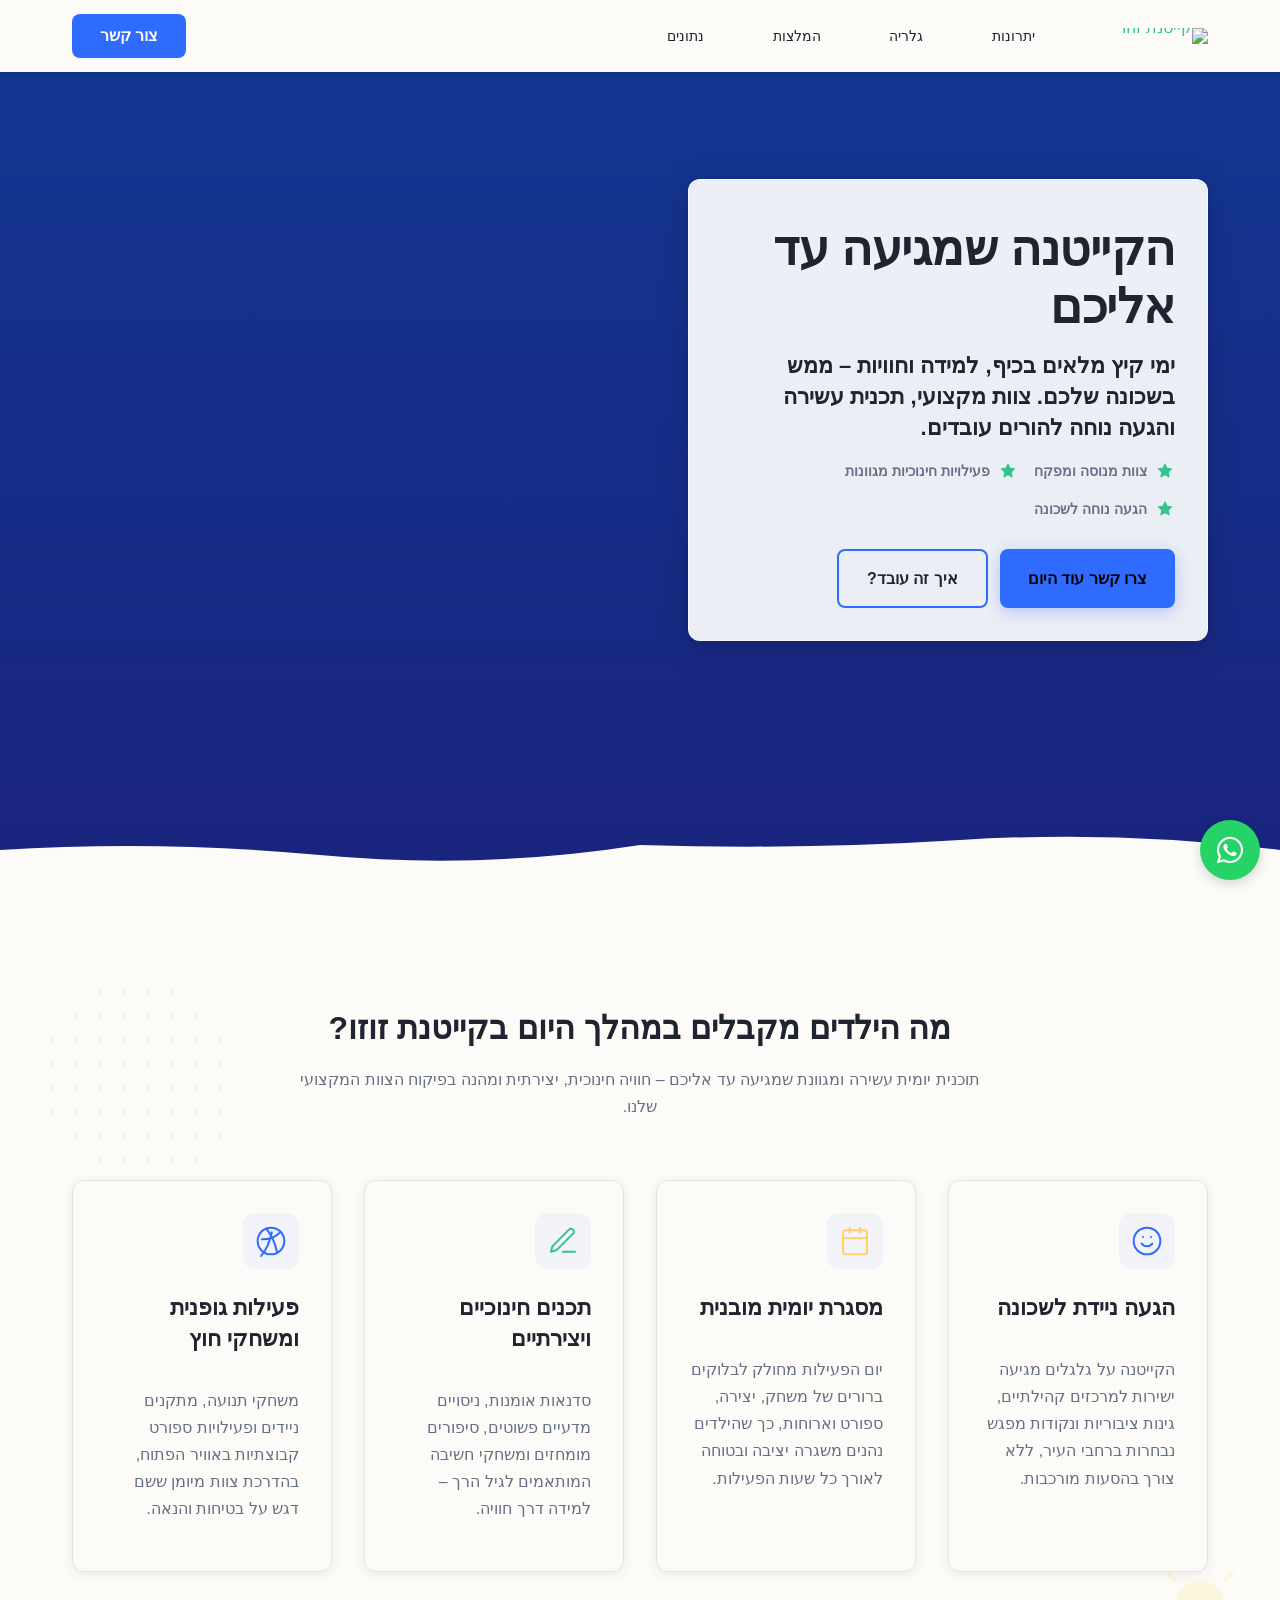
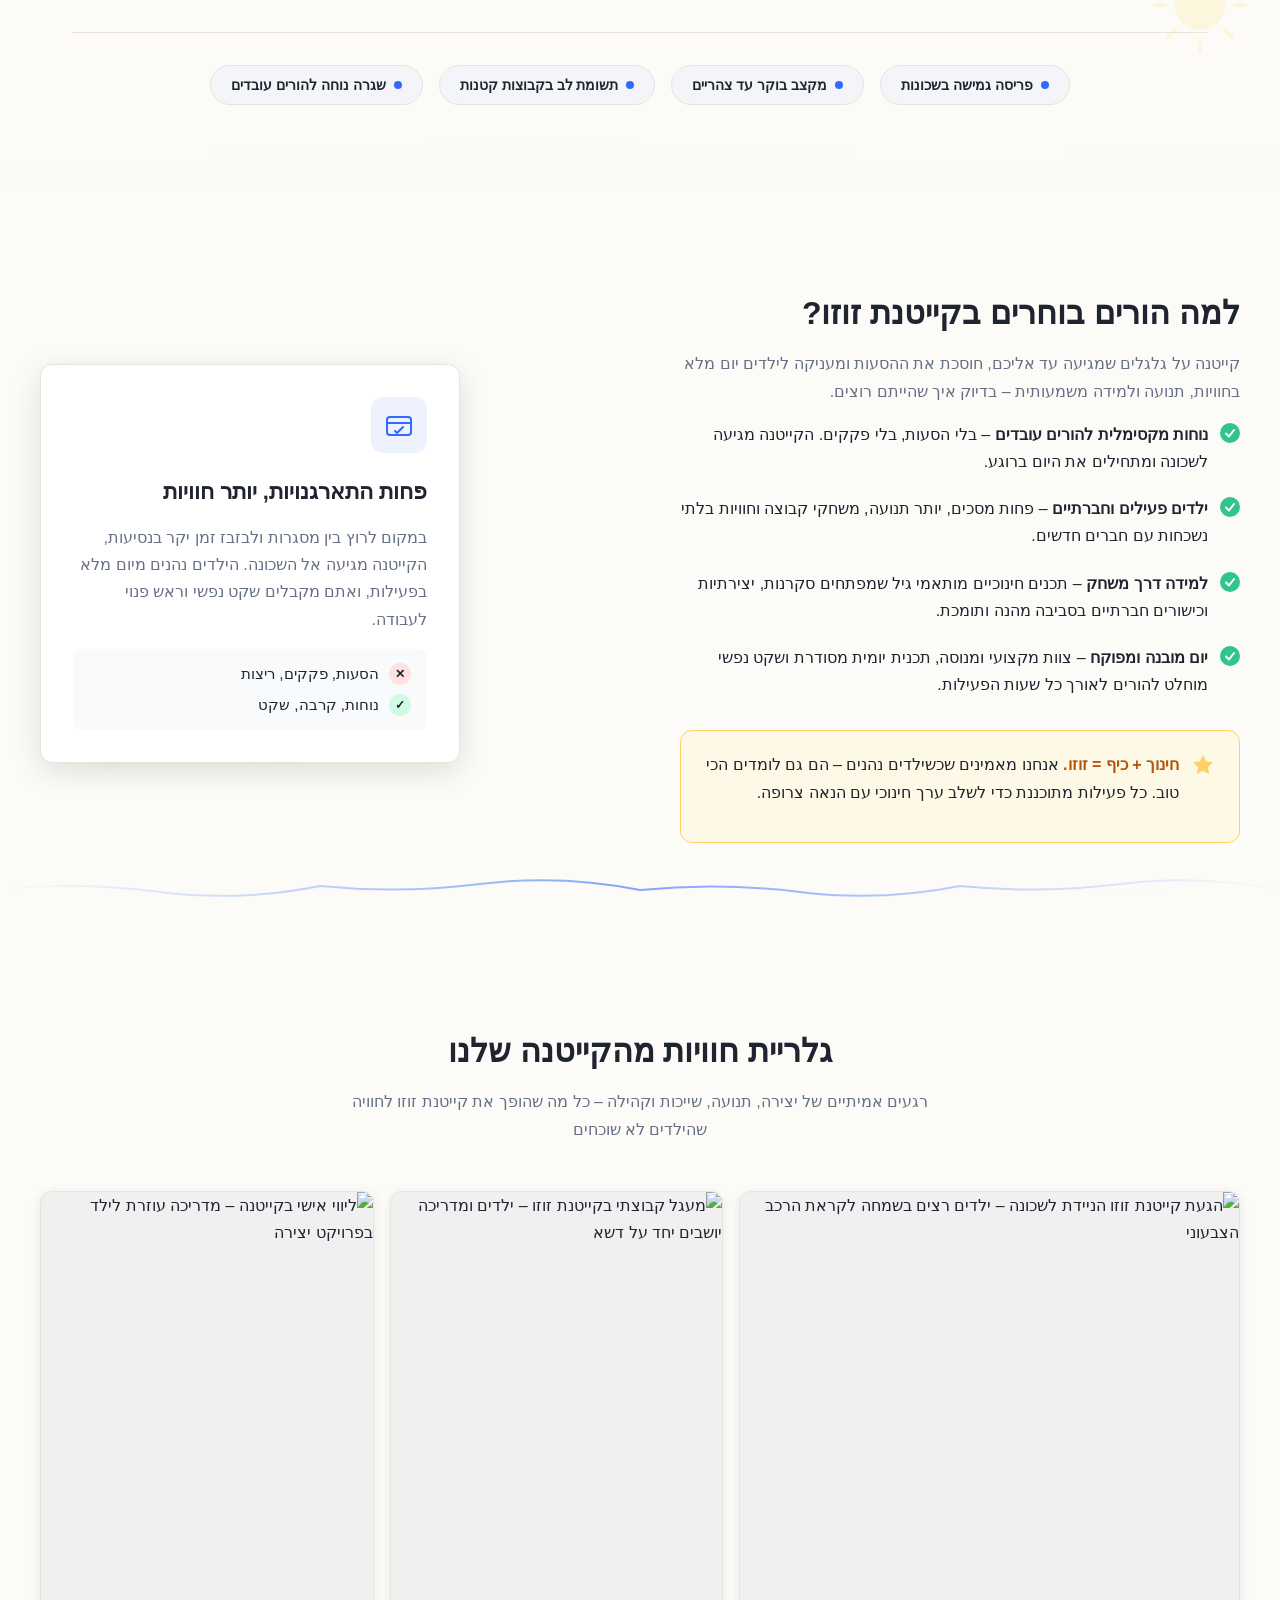
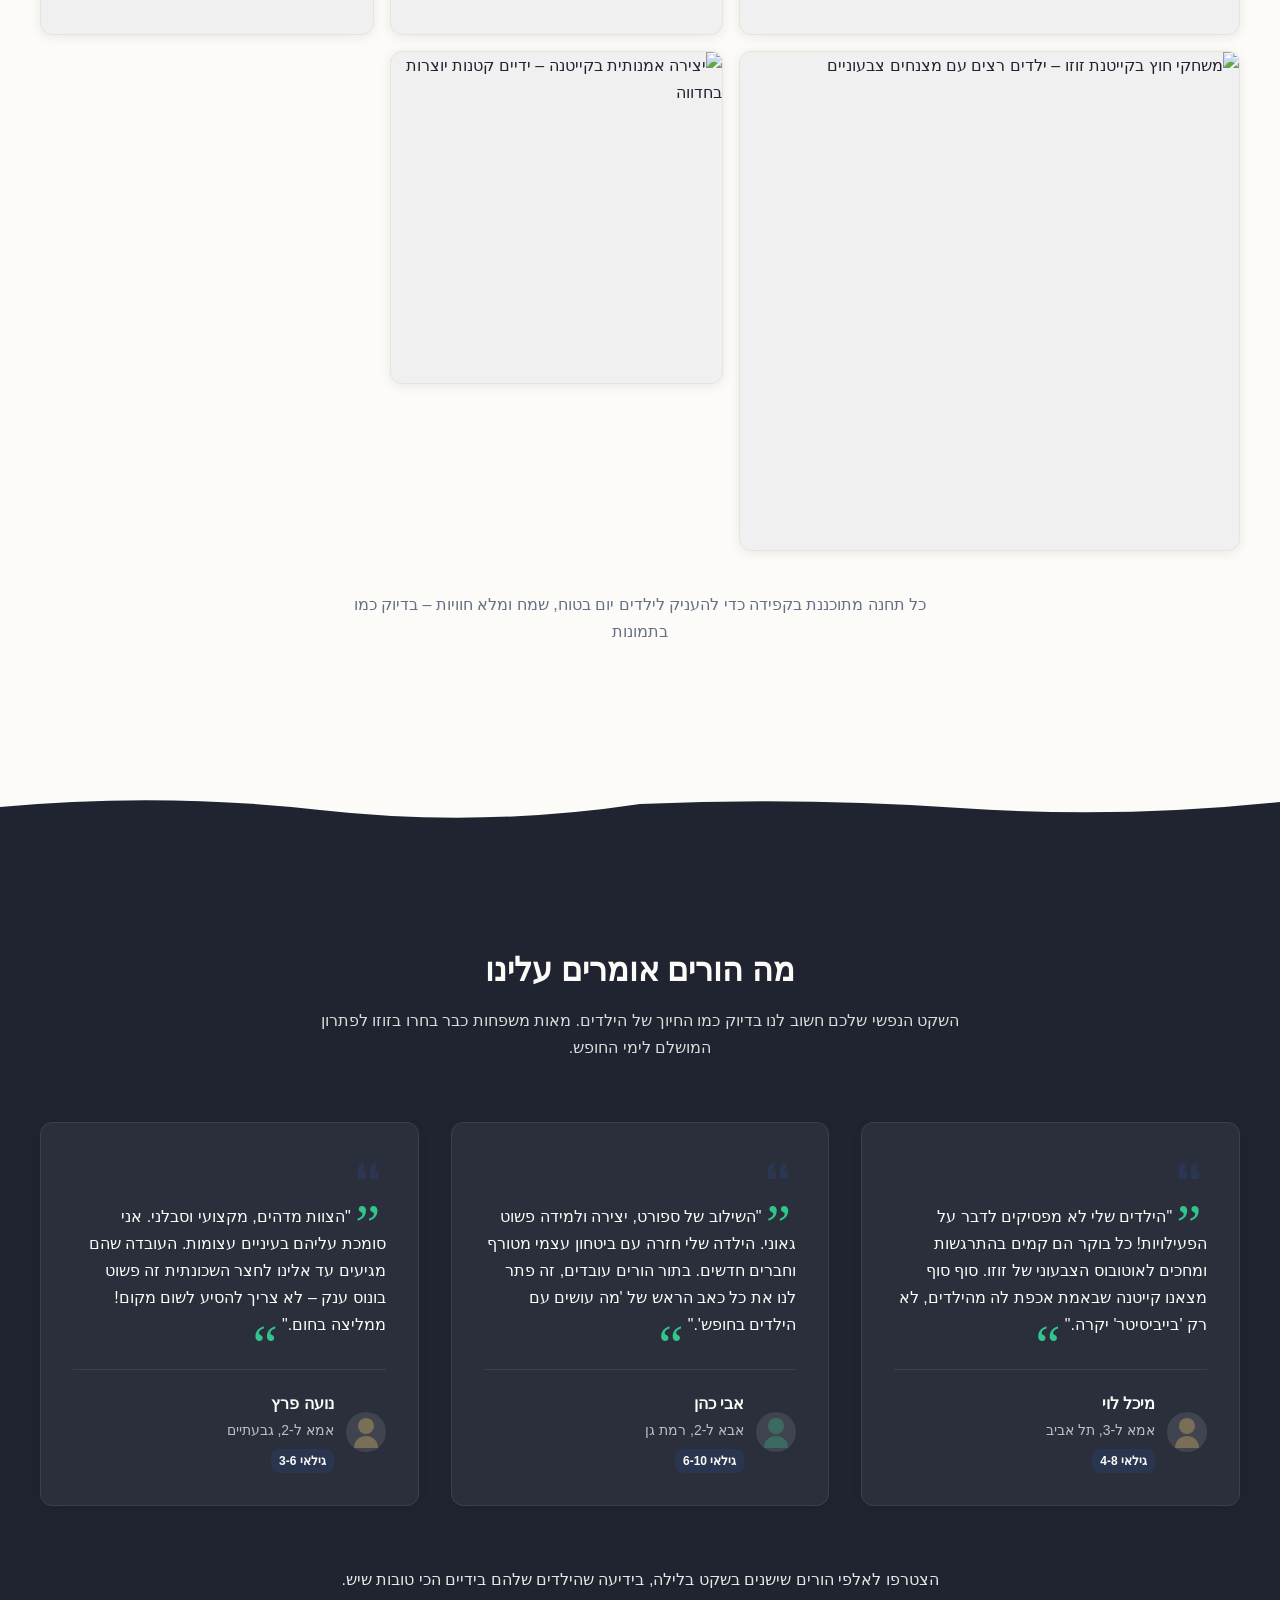
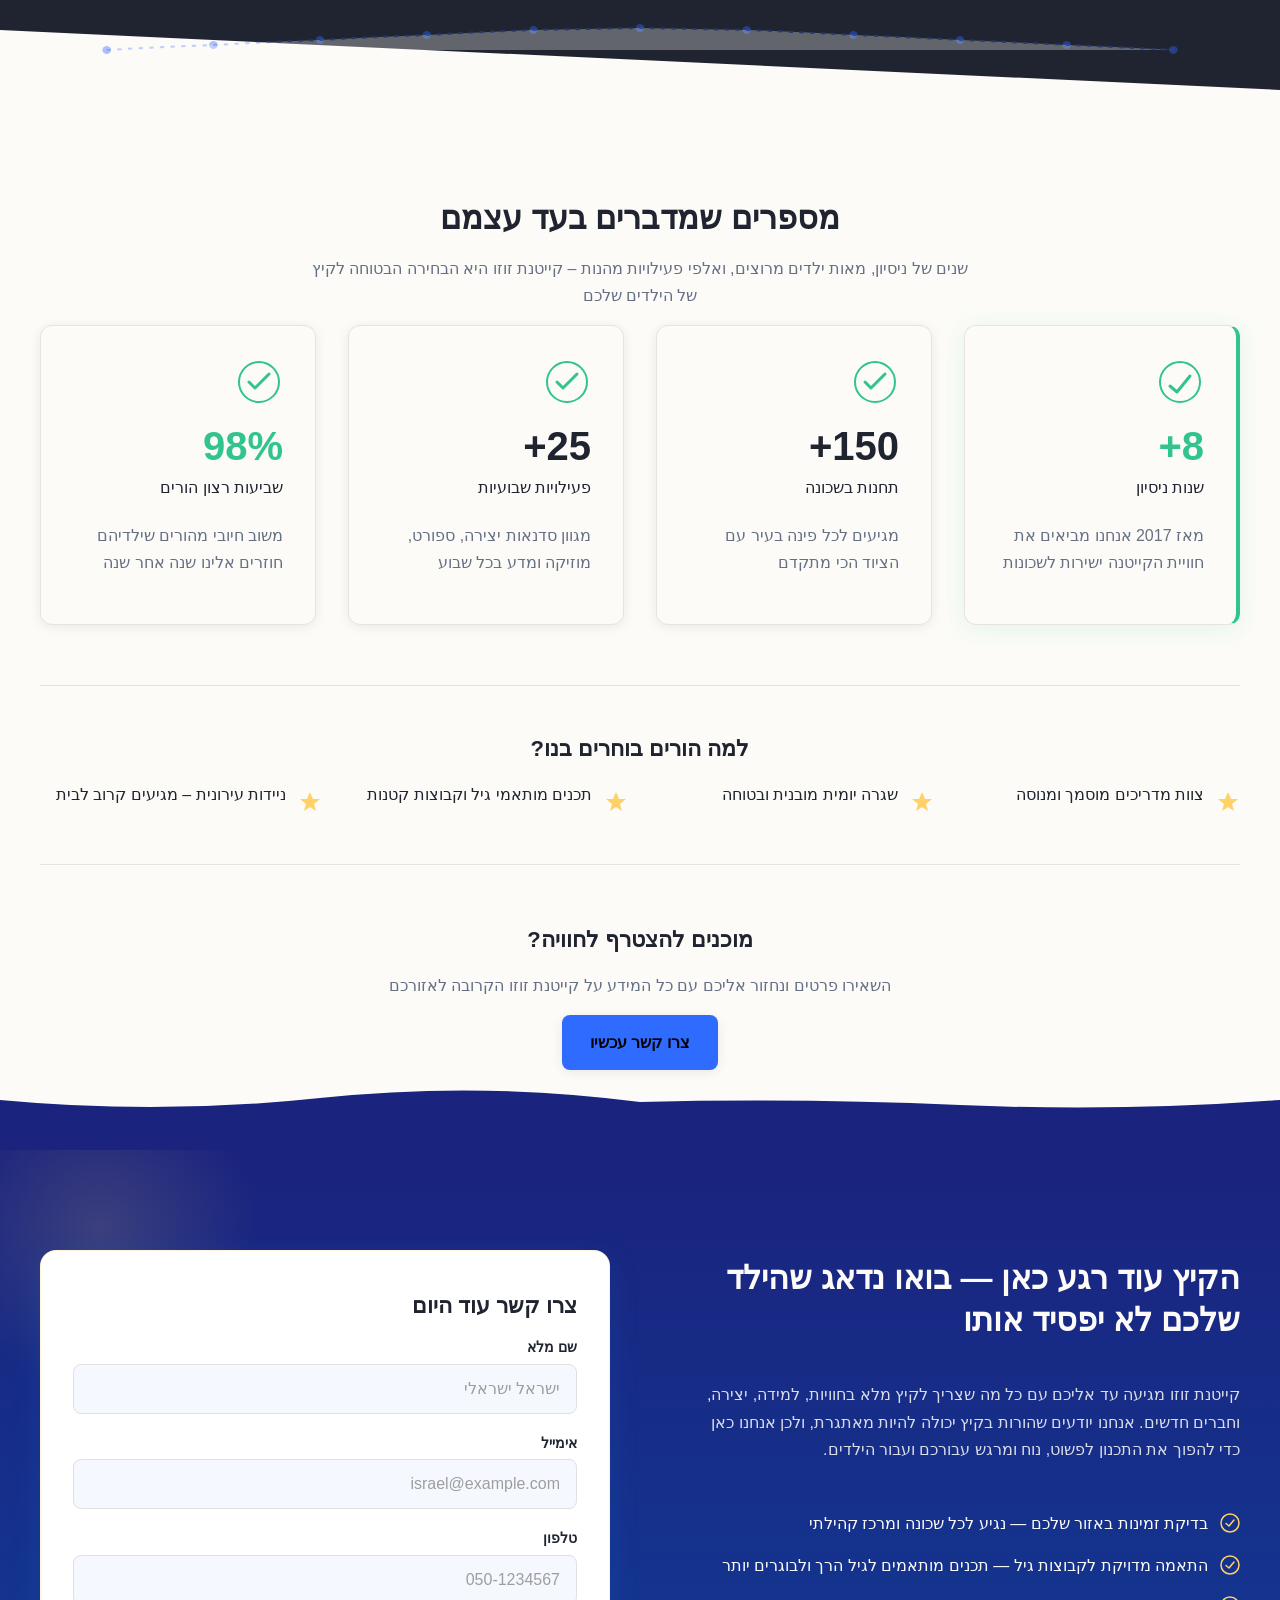
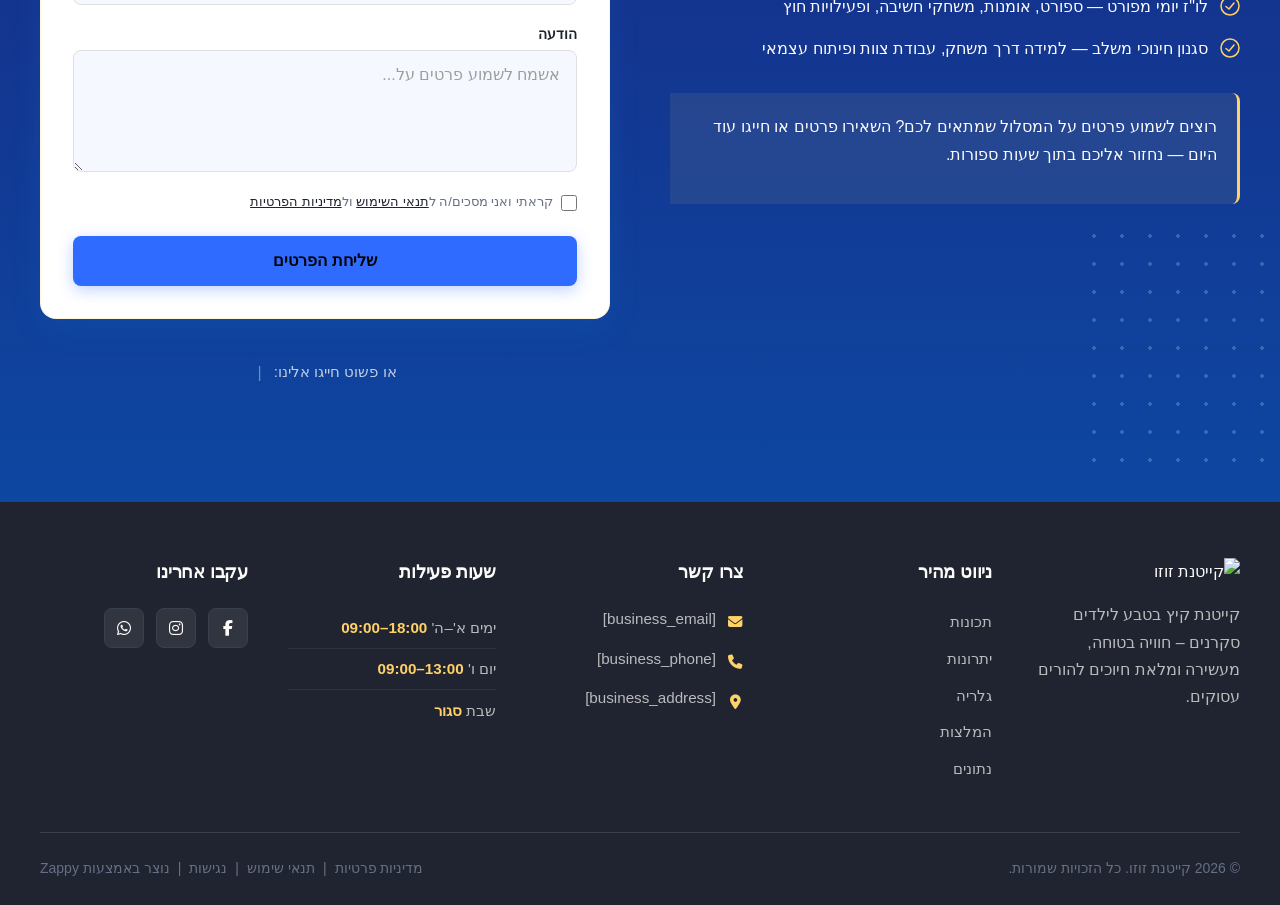
==== commit 565d7f25: "Background sync: Progressive GitHub Sync" ====
--- a/index.html
+++ b/index.html
@@ -368,7 +368,7 @@
   <div class="nav-container">
     <div class="nav-right-group"><div class="nav-brand">
       <a href="/" class="logo-link"><img class="logo" src="/assets/site---------image-1.webp" alt="קייטנת זוזו"></a>
-    </div><ul class="nav-menu" id="navMenu"><li><a href="#features">תכונות</a></li><li><a href="#benefits">יתרונות</a></li><li><a href="#gallery">גלריה</a></li><li><a href="#testimonials">המלצות</a></li><li><a href="#stats">נתונים</a></li></ul></div>
+    </div><ul class="nav-menu" id="navMenu"><li><a href="#benefits">יתרונות</a></li><li><a href="#gallery">גלריה</a></li><li><a href="#testimonials">המלצות</a></li><li><a href="#stats">נתונים</a></li></ul></div>
     
     
     
